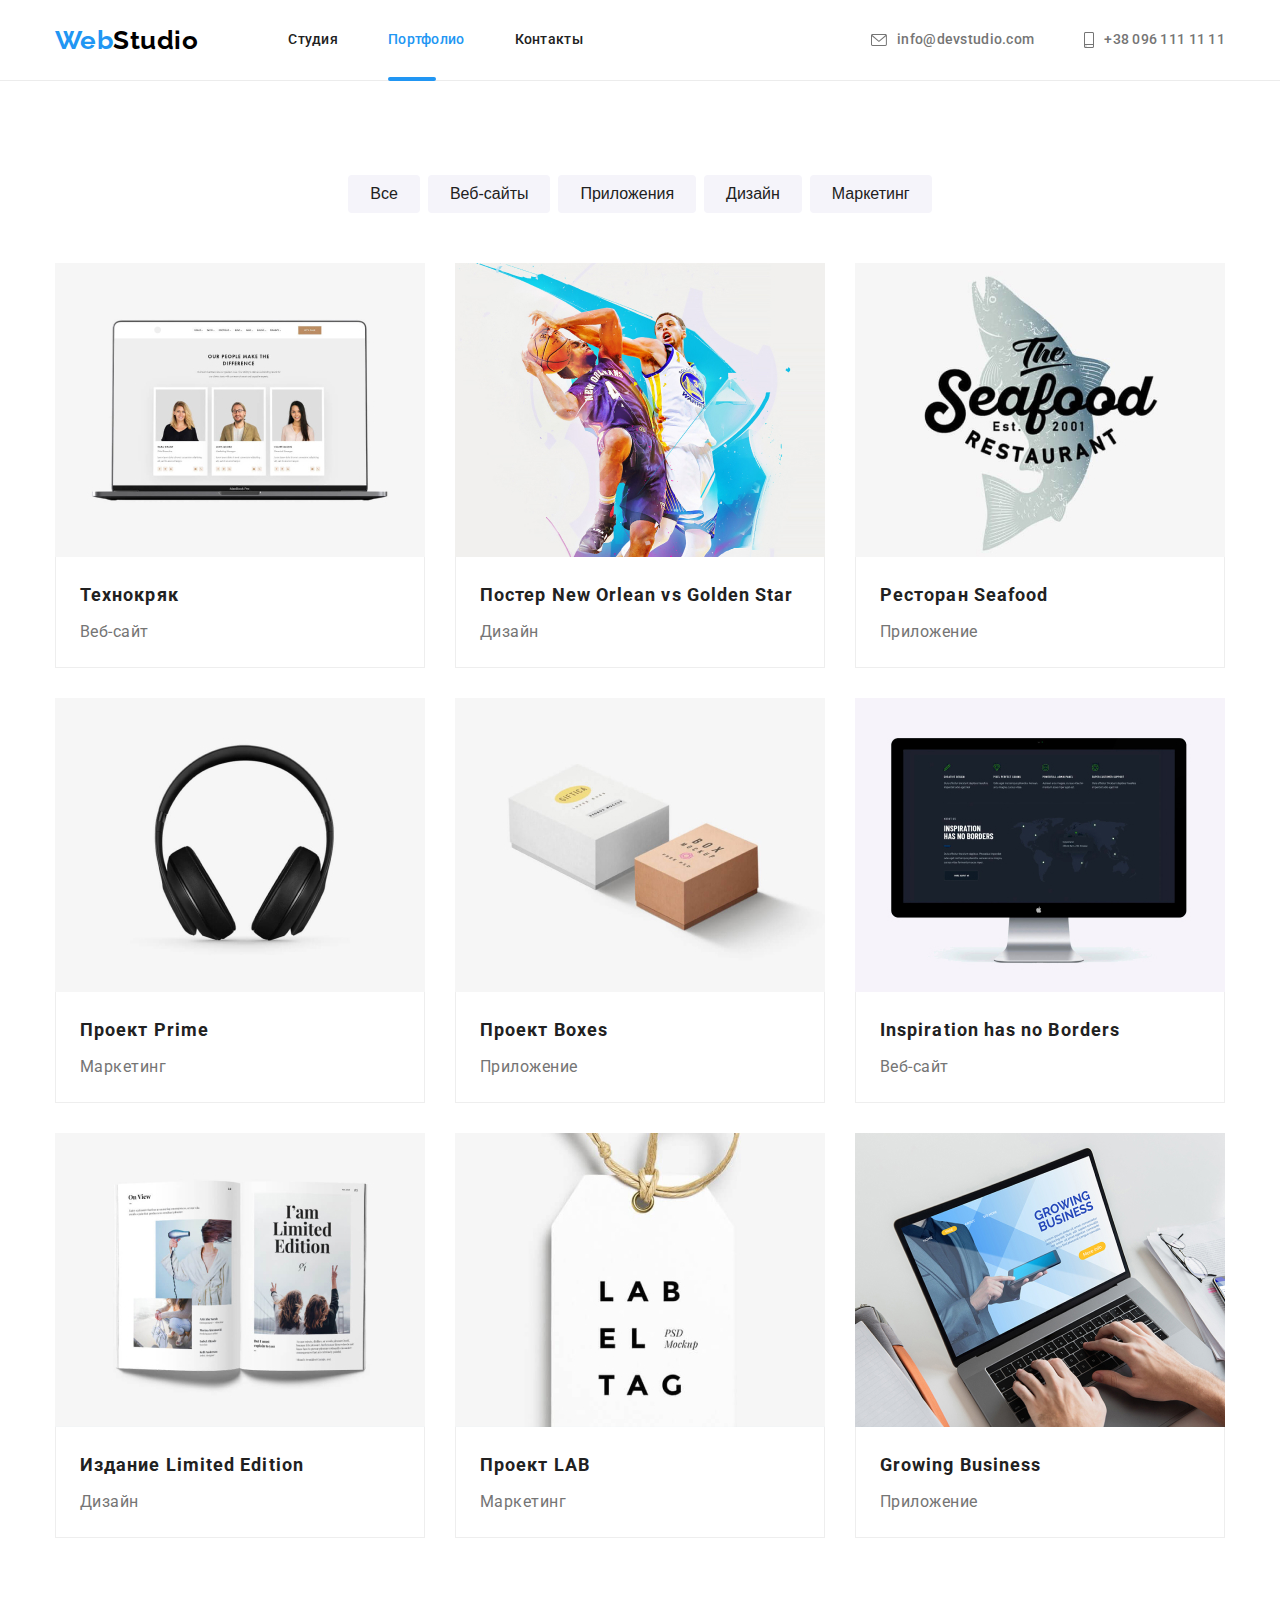
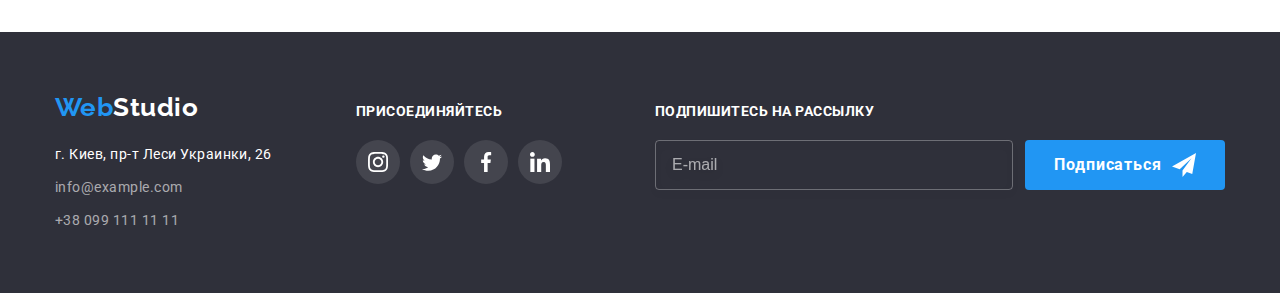
==== portfolio.html @ 19111e29 "initial files" ====
<!DOCTYPE html>
<html lang="en">
  <head>
    <meta charset="UTF-8" />
    <meta http-equiv="X-UA-Compatible" content="IE=edge" />
    <meta name="viewport" content="width=device-width, initial-scale=1.0" />
    <title>Portfolio</title>

    <link
      rel="stylesheet"
      href="https://cdnjs.cloudflare.com/ajax/libs/modern-normalize/1.1.0/modern-normalize.min.css"
      integrity="sha512-wpPYUAdjBVSE4KJnH1VR1HeZfpl1ub8YT/NKx4PuQ5NmX2tKuGu6U/JRp5y+Y8XG2tV+wKQpNHVUX03MfMFn9Q=="
      crossorigin="anonymous"
      referrerpolicy="no-referrer"
    />

    <link rel="preconnect" href="https://fonts.googleapis.com" />
    <link rel="preconnect" href="https://fonts.gstatic.com" crossorigin />
    <link
      href="https://fonts.googleapis.com/css2?family=Raleway:wght@700&family=Roboto:wght@400;500;700;900&display=swap"
      rel="stylesheet"
    />

    <link rel="stylesheet" href="./css/main.min.css" />
  </head>
  <body>
    <header class="header">
      <div class="container header__container">
        <nav class="navigation">
          <a href="./index.html" class="logo header__logo"
            >Web<span class="logo__studio">Studio</span>
          </a>

          <ul class="site-nav list">
            <li class="site-nav__item">
              <a href="./index.html" class="site-nav__link link">Студия</a>
            </li>
            <li class="site-nav__item">
              <a href="./portfolio.html" class="site-nav__link site-nav__link--current"
                >Портфолио</a
              >
            </li>
            <li class="site-nav__item"><a href="" class="site-nav__link link">Контакты</a></li>
          </ul>
        </nav>

        <ul class="contacts list">
          <li class="contacts__item">
            <a href="mailto:info@devstudio.com" class="contacts__link link">
              <svg class="contacts__icon" width="16" height="12">
                <use href="./images/icon/symbol-defs.svg#icon-envelope"></use></svg
              >info@devstudio.com</a
            >
          </li>
          <li class="contacts__item">
            <a href="tel:+380961111111" class="contacts__link link"
              ><svg class="contacts__icon" width="10" height="16">
                <use href="./images/icon/symbol-defs.svg#icon-smartphone"></use></svg
              >+38 096 111 11 11</a
            >
          </li>
        </ul>
      </div>
    </header>

    <main>
      <section class="section">
        <div class="container">
          <h1 class="visually-hidden">Примеры работ</h1>
          <ul class="filter-buttons">
            <li class="filter-item list"><button class="filter">Все</button></li>
            <li class="filter-item list"><button class="filter">Веб-сайты</button></li>
            <li class="filter-item list"><button class="filter">Приложения</button></li>
            <li class="filter-item list"><button class="filter">Дизайн</button></li>
            <li class="filter-item list"><button class="filter">Маркетинг</button></li>
          </ul>

          <ul class="portfolio-list">
            <li class="porfolio-item list">
              <a href="" class="portfolio-card link">
                <div class="portfolio-hover-wrap">
                  <img src="./images/technokryak.jpg" alt="Веб-сайт" width="370" />
                  <p class="portfolio-hover-text">
                    Ресурс предлагает комплексные предложения с разным уровнем функционала и
                    сервисов. Все это позволит посетителю получить исчерпывающие сведения о компании
                    или частном лице.
                  </p>
                </div>
                <div class="card-info">
                  <h2 class="portfolio-list-title">Технокряк</h2>
                  <p class="portfolio-description">Веб-сайт</p>
                </div>
              </a>
            </li>

            <li class="porfolio-item list">
              <a href="" class="portfolio-card link">
                <div class="portfolio-hover-wrap">
                  <img
                    class="portfolio-img"
                    src="./images/poster.jpg"
                    alt="Постер New Orlean vs Golden Star"
                    width="370"
                  />
                  <p class="portfolio-hover-text">
                    Ресурс предлагает комплексные предложения с разным уровнем функционала и
                    сервисов. Все это позволит посетителю получить исчерпывающие сведения о компании
                    или частном лице.
                  </p>
                </div>
                <div class="card-info">
                  <h2 class="portfolio-list-title">Постер New Orlean vs Golden Star</h2>
                  <p class="portfolio-description">Дизайн</p>
                </div>
              </a>
            </li>
            <li class="porfolio-item list">
              <a href="" class="portfolio-card link">
                <div class="portfolio-hover-wrap">
                  <img src="./images/seafood.jpg" alt="Логотип ресторана" width="370" />
                  <p class="portfolio-hover-text">
                    Ресурс предлагает комплексные предложения с разным уровнем функционала и
                    сервисов. Все это позволит посетителю получить исчерпывающие сведения о компании
                    или частном лице.
                  </p>
                </div>
                <div class="card-info">
                  <h2 class="portfolio-list-title">Ресторан Seafood</h2>
                  <p class="portfolio-description">Приложение</p>
                </div>
              </a>
            </li>
            <li class="porfolio-item list">
              <a href="" class="portfolio-card link">
                <div class="portfolio-hover-wrap">
                  <img src="./images/prime.jpg" alt="Наушники" width="370" />
                  <p class="portfolio-hover-text">
                    Ресурс предлагает комплексные предложения с разным уровнем функционала и
                    сервисов. Все это позволит посетителю получить исчерпывающие сведения о компании
                    или частном лице.
                  </p>
                </div>
                <div class="card-info">
                  <h2 class="portfolio-list-title">Проект Prime</h2>
                  <p class="portfolio-description">Маркетинг</p>
                </div>
              </a>
            </li>
            <li class="porfolio-item list">
              <a href="" class="portfolio-card link">
                <div class="portfolio-hover-wrap">
                  <img src="./images/boxes.jpg" alt="Коробки" width="370" />
                  <p class="portfolio-hover-text">
                    Ресурс предлагает комплексные предложения с разным уровнем функционала и
                    сервисов. Все это позволит посетителю получить исчерпывающие сведения о компании
                    или частном лице.
                  </p>
                </div>
                <div class="card-info">
                  <h2 class="portfolio-list-title">Проект Boxes</h2>
                  <p class="portfolio-description">Приложение</p>
                </div>
              </a>
            </li>
            <li class="porfolio-item list">
              <a href="" class="portfolio-card link">
                <div class="portfolio-hover-wrap">
                  <img src="./images/inspiration.jpg" alt="Монитор с веб-сайтом" width="370" />
                  <p class="portfolio-hover-text">
                    Ресурс предлагает комплексные предложения с разным уровнем функционала и
                    сервисов. Все это позволит посетителю получить исчерпывающие сведения о компании
                    или частном лице.
                  </p>
                </div>
                <div class="card-info">
                  <h2 class="portfolio-list-title">Inspiration has no Borders</h2>
                  <p class="portfolio-description">Веб-сайт</p>
                </div>
              </a>
            </li>
            <li class="porfolio-item list">
              <a href="" class="portfolio-card link">
                <div class="portfolio-hover-wrap">
                  <img src="./images/journal.jpg" alt="Журнал" width="370" />
                  <p class="portfolio-hover-text">
                    Ресурс предлагает комплексные предложения с разным уровнем функционала и
                    сервисов. Все это позволит посетителю получить исчерпывающие сведения о компании
                    или частном лице.
                  </p>
                </div>
                <div class="card-info">
                  <h2 class="portfolio-list-title">Издание Limited Edition</h2>
                  <p class="portfolio-description">Дизайн</p>
                </div>
              </a>
            </li>
            <li class="porfolio-item list">
              <a href="" class="portfolio-card link">
                <div class="portfolio-hover-wrap">
                  <img src="./images/lab.jpg" alt="Бирка" width="370" />
                  <p class="portfolio-hover-text">
                    Ресурс предлагает комплексные предложения с разным уровнем функционала и
                    сервисов. Все это позволит посетителю получить исчерпывающие сведения о компании
                    или частном лице.
                  </p>
                </div>
                <div class="card-info">
                  <h2 class="portfolio-list-title">Проект LAB</h2>
                  <p class="portfolio-description">Маркетинг</p>
                </div>
              </a>
            </li>
            <li class="porfolio-item list">
              <a href="" class="portfolio-card link">
                <div class="portfolio-hover-wrap">
                  <img src="./images/business.jpg" alt="Ноутбук с приложением" width="370" />
                  <p class="portfolio-hover-text">
                    Ресурс предлагает комплексные предложения с разным уровнем функционала и
                    сервисов. Все это позволит посетителю получить исчерпывающие сведения о компании
                    или частном лице.
                  </p>
                </div>
                <div class="card-info">
                  <h2 class="portfolio-list-title">Growing Business</h2>
                  <p class="portfolio-description">Приложение</p>
                </div>
              </a>
            </li>
          </ul>
        </div>
      </section>
    </main>

    <footer class="footer">
      <div class="container footer__container">
        <div class="footer-contacts">
          <h2 class="visually-hidden">адрес</h2>
          <a href="./index.html" class="logo"
            >Web<span class="logo__studio--footer">Studio</span></a
          >
          <address class="footer-adress">
            <ul class="footer-adress__list">
              <li class="footer-adress__item">
                <a
                  href="https://goo.gl/maps/33gtuHecfimrdce18"
                  target="blank"
                  class="footer-adress__location"
                  >г. Киев, пр-т Леси Украинки, 26</a
                >
              </li>
              <li class="footer-adress__item">
                <a href="mailto:info@example.com" class="footer-adress__link">info@example.com</a>
              </li>
              <li class="footer-adress__item">
                <a href="tel:+380991111111+" class="footer-adress__link">+38 099 111 11 11</a>
              </li>
            </ul>
          </address>
        </div>

        <div class="footer-social">
          <h2 class="visually-hidden">социальные сети</h2>
          <p class="footer__title">присоединяйтесь</p>
          <ul class="footer-social__list">
            <li class="social-media__icon">
              <a href="" class="footer-social__link">
                <svg class="social-media__icon" width="20" height="20">
                  <use href="./images/icon/symbol-defs.svg#icon-instagram-2"></use></svg
              ></a>
            </li>
            <li class="social-media__icon">
              <a href="" class="footer-social__link">
                <svg class="social-media__icon" width="20" height="20">
                  <use href="./images/icon/symbol-defs.svg#icon-twitter"></use>
                </svg>
              </a>
            </li>
            <li class="social-media__icon">
              <a href="" class="footer-social__link">
                <svg class="social-media__icon" width="20" height="20">
                  <use href="./images/icon/symbol-defs.svg#icon-facebook-1"></use>
                </svg>
              </a>
            </li>
            <li class="social-media__icon">
              <a href="" class="footer-social__link">
                <svg class="social-media__icon" width="20" height="20">
                  <use href="./images/icon/symbol-defs.svg#icon-linkedin-1"></use>
                </svg>
              </a>
            </li>
          </ul>
        </div>

        <form class="footer-subscription">
          <label for="sub-email" class="footer__title">Подпишитесь на рассылку</label>
          <div class="footer-subscription__wrap">
            <input
              type="email"
              name="sub-email"
              class="footer-subscription__email"
              id="sub-email"
              placeholder="E-mail"
            />
            <button type="submit" class="button footer-subscription__btn">
              Подписаться
              <svg class="footer-subscription__icon" width="24" height="24">
                <use href="./images/icon/symbol-defs.svg#icon-send"></use>
              </svg>
            </button>
          </div>
        </form>
      </div>
    </footer>
  </body>
</html>
---- css/main.min.css ----
*,*::before,*::after{box-sizing:border-box}ul,ol{list-style-type:none;margin:0;padding-left:0;padding-bottom:0}p,h1,h2,h3,h4,h5,h6{margin:0}img{display:block;max-width:100%;height:auto}a{cursor:pointer;text-decoration:none}body{margin:0;font-family:"Roboto",sans-serif;color:var(--main-text-color);letter-spacing:.03em}:root{--main-text-color: #212121;--secondary-text-color: #757575;--footer-text-color: rgba(255, 255, 255, 0.6);--accent-color: #2196f3;--accent-bg-color: #2f303a;--main-bg-color: #ffffff;--secondary-bg-color: #f5f4fa}.visually-hidden{position:absolute;white-space:nowrap;width:1px;height:1px;overflow:hidden;border:0;padding:0;clip:rect(0 0 0 0);clip-path:inset(50%);margin:-1px}.is-hidden{opacity:0;pointer-events:none;visibility:hidden}.container{width:1200px;padding:0px 15px;margin:0 auto}.logo{font-family:"Raleway",sans-serif;font-weight:700;font-size:26px;line-height:1.19;text-decoration:none;color:var(--accent-color)}.logo__studio{color:#000}.button{font-family:inherit;font-weight:700;font-size:16px;line-height:1.88;letter-spacing:.06em;background-color:var(--accent-color);color:var(--main-bg-color);cursor:pointer;border-radius:4px;border:rgba(0,0,0,0);min-width:200px;padding-top:10px;padding-bottom:10px;transition:color 250ms cubic-bezier(0.4, 0, 0.2, 1)}.button:focus,.button:hover{color:var(--main-text-color)}.backdrop{position:fixed;top:0;width:100%;height:100%;background:rgba(0,0,0,.2);transition:opacity 250ms cubic-bezier(0.4, 0, 0.2, 1),visibility 250ms cubic-bezier(0.4, 0, 0.2, 1)}.filter-buttons{justify-content:center;display:flex}.filter{font-weight:500;font-size:16px;line-height:1.6;text-align:center;background-color:var(--secondary-bg-color);color:var(--main-text-color);cursor:pointer;border-radius:4px;padding:6px 22px;border:none;transition:color 250ms cubic-bezier(0.4, 0, 0.2, 1),background-color 250ms cubic-bezier(0.4, 0, 0.2, 1),box-shadow 250ms cubic-bezier(0.4, 0, 0.2, 1)}.filter:hover,.filter:focus{color:var(--main-bg-color);background-color:var(--accent-color);box-shadow:0px 3px 1px rgba(0,0,0,.1),0px 1px 2px rgba(0,0,0,.08),0px 2px 2px rgba(0,0,0,.12)}.filter-item{margin-right:8px}.filter-item:last-child{margin-right:0}.section{padding:94px 0}.section--nopt{padding-top:0}.section--otherbg{background-color:var(--secondary-bg-color)}.section__title{font-weight:700;font-size:36px;line-height:1.17;text-align:center;color:var(--main-text-color);margin-bottom:50px}.modal{position:absolute;top:50%;left:50%;transform:translate(-50%, -50%);width:528px;min-height:581px;background:#fff;box-shadow:0px 1px 3px rgba(0,0,0,.12),0px 1px 1px rgba(0,0,0,.14),0px 2px 1px rgba(0,0,0,.2);border-radius:4px;padding:40px}.modal-close{position:absolute;width:30px;height:30px;top:8px;right:8px;border-radius:50%;background-color:rgba(0,0,0,0);border:1px solid rgba(0,0,0,.1);cursor:pointer}.modal-close-icon{position:absolute;top:50%;left:50%;transform:translate(-50%, -50%)}.modal-title{font-weight:700;font-size:20px;line-height:1.15;text-align:center;color:var(--main-text-color);margin-bottom:12px}.modal-input{width:100%;height:40px;border-radius:4px;border:1px solid rgba(33,33,33,.2);background-color:rgba(0,0,0,0);padding-left:42px;color:var(--main-text-color);outline:none}.modal-input:focus{border-color:var(--accent-color);transition:border-color 250ms cubic-bezier(0.4, 0, 0.2, 1)}.modal-input:focus+.input-icon{fill:var(--accent-color);transition:fill 250ms cubic-bezier(0.4, 0, 0.2, 1)}.modal-comment{height:120px;width:100%;border-radius:4px;border:1px solid rgba(33,33,33,.2);background-color:rgba(0,0,0,0);padding:12px 16px;color:var(--main-text-color);resize:none;outline:none}.modal-comment:focus{border-color:var(--accent-color);transition:border-color 250ms cubic-bezier(0.4, 0, 0.2, 1)}.modal-comment::placeholder{font-size:12px;line-height:1.17;letter-spacing:.01em;color:rgba(117,117,117,.5);display:block}.form-field{margin-bottom:10px}.textarea{margin-bottom:0}.input-wrap{position:relative}.input-icon{position:absolute;left:0;top:50%;transform:translateY(-50%);margin-right:12px;margin-left:12px}.label{display:block;font-size:12px;line-height:1.17;letter-spacing:.01em;color:var(--secondary-text-color);margin-bottom:4px}.modal-check-text{font-size:14px;line-height:1.7;color:var(--secondary-text-color);margin-top:20px;margin-bottom:30px;display:flex;align-items:center;justify-content:center}.modal-check-text::before{content:"";width:16px;height:15px;border:2px solid var(--main-text-color);border-radius:3px;margin-right:8px}.modal-check:checked+.modal-check-text::before{background-color:var(--accent-color);background-image:url(../images/check.svg);background-repeat:no-repeat;background-position:center;background-size:contain;border:rgba(0,0,0,0);transition:background-color 250ms cubic-bezier(0.4, 0, 0.2, 1),background-image 250ms cubic-bezier(0.4, 0, 0.2, 1),border 250ms cubic-bezier(0.4, 0, 0.2, 1)}.header{background-color:var(--main-bg-color);border-bottom:1px solid #ececec}.header__container{display:flex;align-items:center;justify-content:space-between}.navigation{display:flex;align-items:center}.site-nav{display:flex;align-items:baseline}.header__logo{margin-right:90px}.site-nav__link{padding:32px 0;display:block;font-weight:500;font-size:14px;line-height:1.14;letter-spacing:.02em;color:var(--main-text-color);text-decoration:none;transition:color 250ms cubic-bezier(0.4, 0, 0.2, 1)}.site-nav__link:hover,.site-nav__link:focus{color:var(--accent-color)}.site-nav__link--current{color:var(--accent-color)}.site-nav__link--current::after{content:"";width:48px;height:4px;background-color:var(--accent-color);border-radius:2px;position:absolute;bottom:-1px;left:0}.site-nav__item{margin-right:50px;position:relative}.site-nav__item:last-child{margin-right:0}.contacts{display:flex}.contacts__item{margin-right:50px;display:flex;color:var(--secondary-text-color)}.contacts__item:last-child{margin-right:0;transition:color 250ms cubic-bezier(0.4, 0, 0.2, 1)}.contacts__item:hover,.contacts__item:focus{color:var(--accent-color)}.contacts__icon{margin-right:10px;fill:currentColor}.contacts__link{padding:32px 0;font-weight:500;font-size:14px;line-height:1.14;letter-spacing:.02em;color:currentColor;text-decoration:none;display:flex;align-items:center;transition:color 250ms cubic-bezier(0.4, 0, 0.2, 1)}.contacts__link:hover,.contacts__link:focus{color:var(--accent-color)}.hero{padding:200px 0;background-color:var(--accent-bg-color);background-image:linear-gradient(rgba(47, 48, 58, 0.4), rgba(47, 48, 58, 0.4)),url(../images/bg-img.jpg);background-repeat:no-repeat;background-position:center;background-size:cover;max-width:1600px;margin:0 auto}.hero__title{font-weight:900;font-size:44px;line-height:1.36;text-align:center;letter-spacing:.06em;color:var(--main-bg-color);margin-bottom:30px}.hero__button{display:flex;justify-content:center;align-items:center;height:50px}.advantage__title{font-weight:700;font-size:14px;line-height:1.14;text-transform:uppercase;color:var(--main-text-color);margin-bottom:10px;margin-top:30px}.advantage{display:flex;justify-content:space-between}.advantage__card{width:270px;height:120px;border-radius:4px;background-color:var(--secondary-bg-color);display:flex;align-items:center;justify-content:center;fill:#000;transition:border 250ms cubic-bezier(0.4, 0, 0.2, 1),box-shadow 250ms cubic-bezier(0.4, 0, 0.2, 1)}.advantage__card:hover{border:1px solid #000;box-shadow:0px 4px 4px rgba(0,0,0,.25)}.advantage__item:not(:last-child){margin-right:30px}.advantage__description{font-size:14px;line-height:1.71;color:var(--secondary-text-color)}.team{display:flex;justify-content:space-between}.team__item{background-color:var(--main-bg-color);box-shadow:0px 1px 3px rgba(0,0,0,.12),0px 1px 1px rgba(0,0,0,.14),0px 2px 1px rgba(0,0,0,.2);border-radius:0px 0px 4px 4px}.team__item:not(:last-child){margin-right:30px}.team__box{padding:30px 0}.team__title{font-weight:500;font-size:16px;text-align:center}.team__description{font-size:16px;line-height:1.19;color:var(--secondary-text-color);margin-top:10px;text-align:center;margin-bottom:16px}.team-social{display:flex;justify-content:center}.team-social__item+.team-social__item{margin-left:10px}.team-social__link{width:44px;height:44px;border-radius:50%;background-color:var(--main-bg-color);display:flex;align-items:center;justify-content:center;fill:#afb1b8;transition:background-color 250ms cubic-bezier(0.4, 0, 0.2, 1),fill 250ms cubic-bezier(0.4, 0, 0.2, 1)}.team-social__link:hover,.team-social__link:focus{background-color:var(--accent-color);fill:var(--main-bg-color)}.clients{display:flex}.clients__item+.clients__item{margin-left:30px}.clients__link{width:170px;height:92px;border-radius:4px;border:1px solid #afb1b8;background-color:var(--main-bg-color);display:flex;align-items:center;justify-content:center;fill:#afb1b8;transition:fill 250ms cubic-bezier(0.4, 0, 0.2, 1),border 250ms cubic-bezier(0.4, 0, 0.2, 1)}.clients__link:hover,.clients__link:focus{fill:var(--accent-color);border:1px solid var(--accent-color)}.examples{display:flex;justify-content:space-between}.examples__item:not(:last-child){margin-right:30px}.examples__title{margin-bottom:50px}.examples__text{font-weight:700;font-size:14px;line-height:1.14;text-transform:uppercase;color:var(--main-bg-color);position:absolute;height:70px;display:flex;align-items:center;justify-content:center;background:rgba(47,48,58,.8);bottom:0;text-align:center;width:100%}.examples__wrap{position:relative}.footer{background-color:var(--accent-bg-color);padding:60px 0}.logo__studio--footer{color:var(--main-bg-color)}.footer__container{display:flex;align-items:baseline}.footer-contacts{width:calc(25% - 15px);margin-right:70px;flex-grow:1}.footer-adress__location{font-size:14px;line-height:1.71;color:var(--main-bg-color);text-decoration:none;transition:color 250ms cubic-bezier(0.4, 0, 0.2, 1)}.footer-adress__location:focus,.footer-adress__location:hover{color:var(--accent-color)}.footer-adress{margin-top:20px}.footer-adress__list{font-style:normal;margin-top:20px}.footer-adress__item{margin-bottom:9px}.footer-adress__item:last-child{margin-bottom:0}.footer-adress__link{font-size:14px;line-height:1.71;font-style:normal;color:var(--footer-text-color);text-decoration:none;transition:color 250ms cubic-bezier(0.4, 0, 0.2, 1)}.footer-adress__link:focus,.footer-adress__link:hover{color:var(--accent-color)}.footer__title{font-weight:700;font-size:14px;line-height:1.14;text-transform:uppercase;color:var(--main-bg-color)}.footer-social__list{display:flex;margin-top:20px}.social-media__icon+.social-media__icon{margin-left:10px}.footer-social__link{width:44px;height:44px;border-radius:50%;background-color:rgba(255,255,255,.1);display:flex;align-items:center;justify-content:center;fill:var(--main-bg-color);transition:background-color 250ms cubic-bezier(0.4, 0, 0.2, 1)}.footer-social__link:hover,.footer-social__link:focus{background-color:var(--accent-color)}.footer-subscription{margin-left:93px}.terms{margin-left:4px;font-size:14px;line-height:1.7;color:var(--accent-color)}.footer-subscription__wrap{margin-top:20px;display:flex}.footer-subscription__email{background-color:rgba(0,0,0,0);width:358px;height:50px;padding:15px 16px;margin-right:12px;border:1px solid rgba(255,255,255,.3);filter:drop-shadow(0px 4px 4px rgba(0, 0, 0, 0.15));border-radius:4px;outline:none;color:var(--main-bg-color)}.footer-subscription__email::placeholder{font-weight:400;font-size:16px;line-height:1.25;color:rgba(255,255,255,.6)}.footer-subscription__email:focus{border-color:var(--accent-color);transition:border-color 250ms cubic-bezier(0.4, 0, 0.2, 1)}.footer-subscription__icon{margin-left:10px;fill:currentColor}.footer-subscription__btn{display:flex;align-items:center;justify-content:center}.footer-subscription__btn:hover,.footer-subscription__btn:focus{fill:var(--accent-color);transition:fill 250ms cubic-bezier(0.4, 0, 0.2, 1)}.portfolio-list-title{font-weight:700;font-size:18px;line-height:2;letter-spacing:.06em;color:var(--main-text-color)}.portfolio-description{font-size:16px;line-height:1.89;color:var(--secondary-text-color);margin-top:4px}.portfolio-list{display:flex;flex-wrap:wrap;margin-left:-30px;margin-top:50px;margin-bottom:-30px}.porfolio-item{flex-basis:calc(33.3333333333% - 30px);margin-left:30px;margin-bottom:30px;cursor:pointer}.portfolio-card{display:block;transition:box-shadow 250ms cubic-bezier(0.4, 0, 0.2, 1)}.portfolio-card:hover,.portfolio-card:focus{box-shadow:0px 1px 1px rgba(0,0,0,.12),0px 4px 4px rgba(0,0,0,.06),1px 4px 6px rgba(0,0,0,.16)}.portfolio-hover-wrap{position:relative;overflow:hidden}.portfolio-hover-text{font-weight:400;font-size:18px;line-height:1.6;color:var(--main-bg-color);background-color:rgba(33,150,243,.9);position:absolute;height:100%;top:0;text-align:left;padding-top:63px;padding-right:24px;padding-left:24px;padding-bottom:63px;transform:translateY(100%);transition:transform 250ms cubic-bezier(0.4, 0, 0.2, 1)}.porfolio-item:hover .portfolio-hover-text,.portfolio-card:focus .portfolio-hover-text{transform:translateY(0)}.card-info{padding-top:20px;padding-left:24px;padding-bottom:20px;border-bottom:1px solid #eee;border-right:1px solid #eee;border-left:1px solid #eee}/*# sourceMappingURL=main.min.css.map */
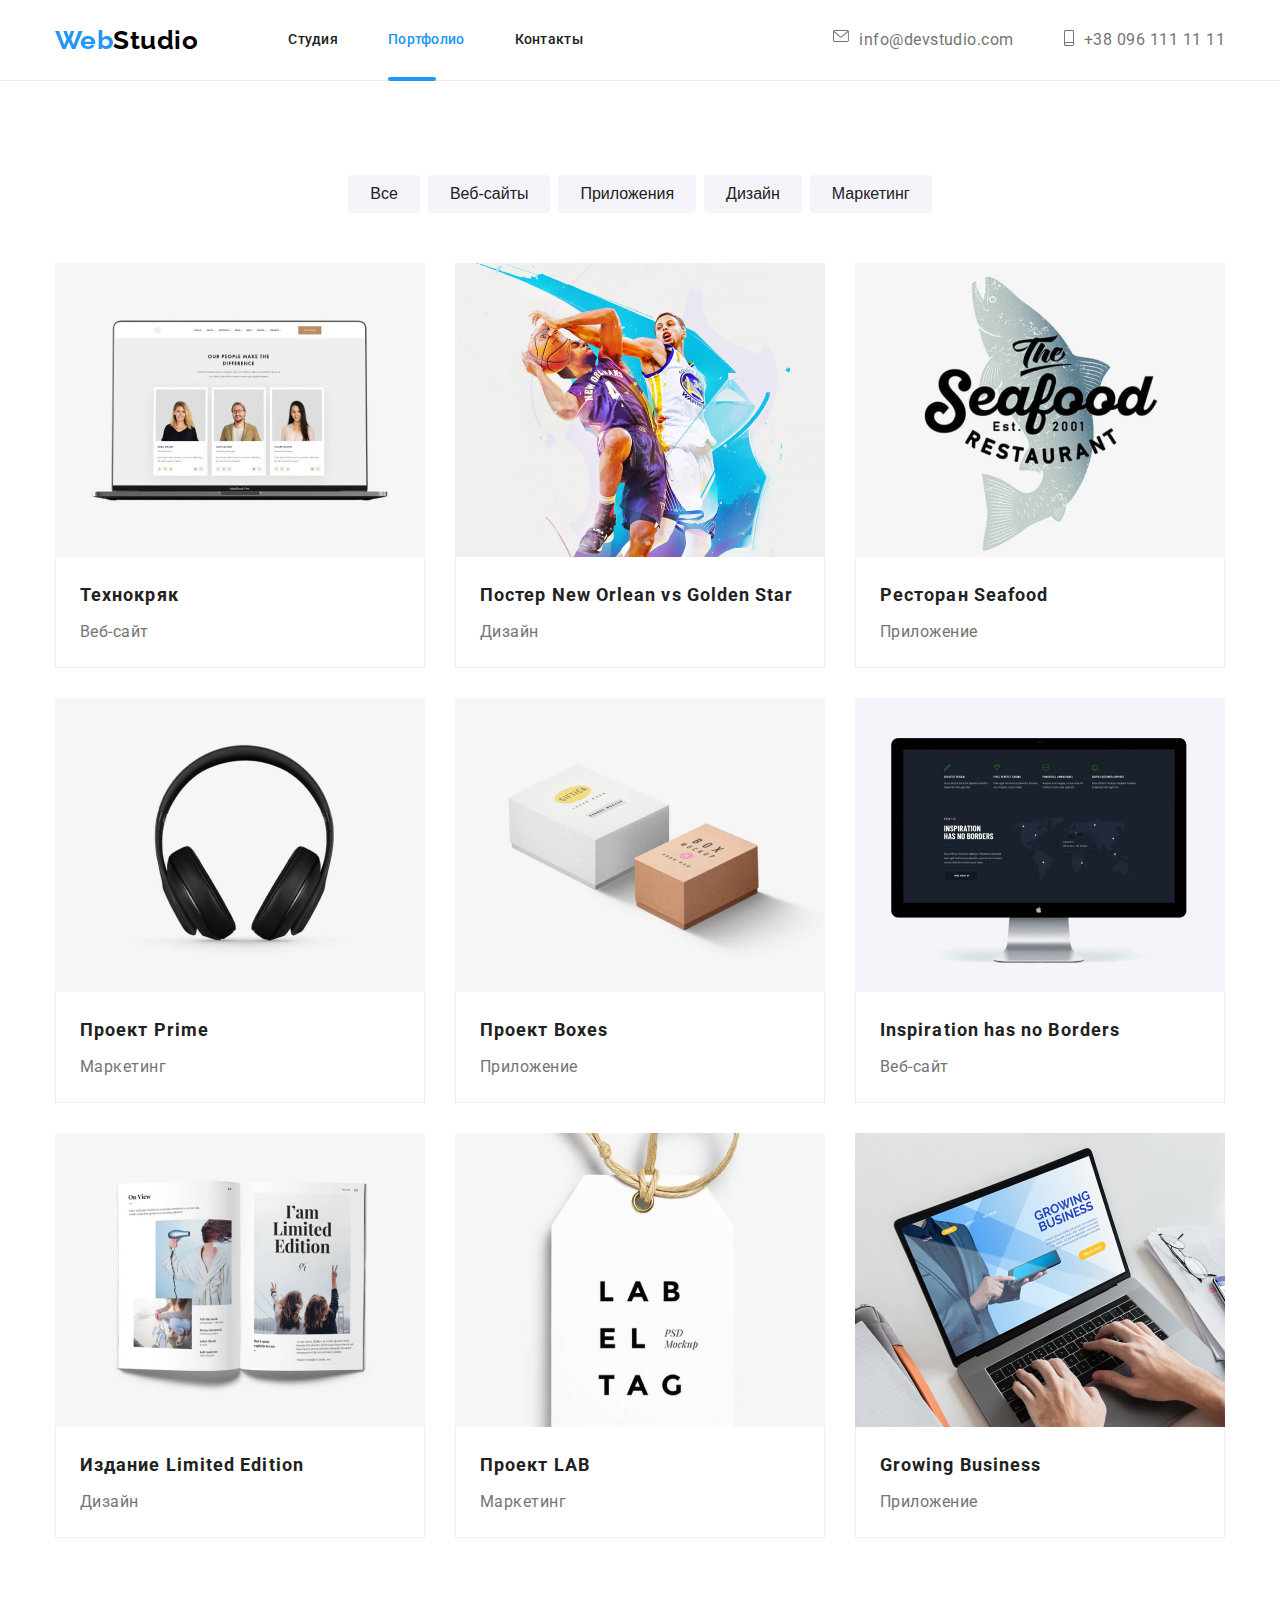
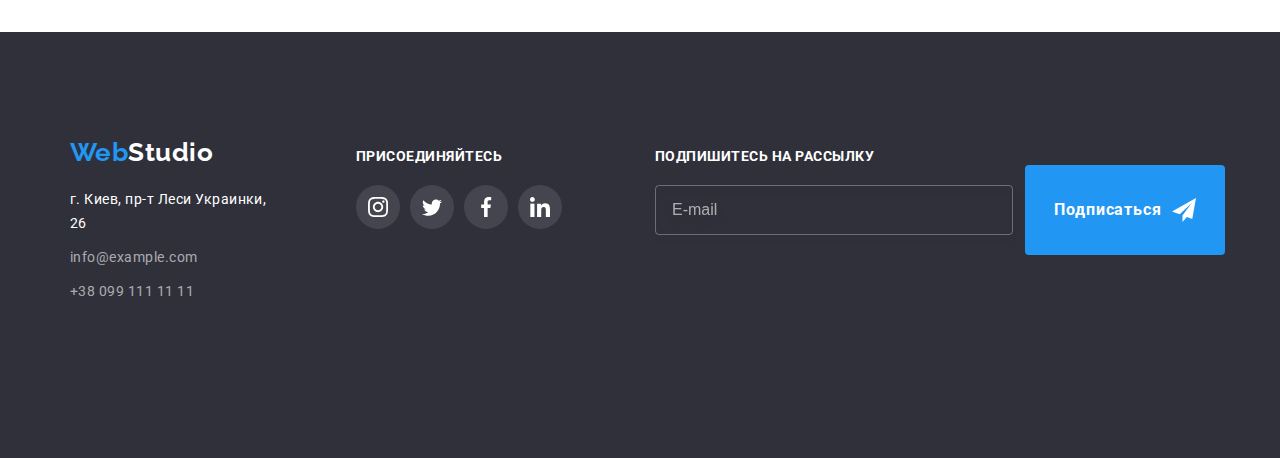
==== commit f82c49bf: "responsive index" ====
--- a/portfolio.html
+++ b/portfolio.html
@@ -26,34 +26,79 @@
   <body>
     <header class="header">
       <div class="container header__container">
+        <a href="./index.html" class="logo header__logo"
+          >Web<span class="logo__studio">Studio</span>
+        </a>
+        <button class="mobile__button" data-menu-button type="button" aria-expanded="false">
+          <svg class="" width="40px" height="40px">
+            <use class="mobile__icon--menu" href="./images/icon/symbol-defs.svg#icon-menu"></use>
+            <use
+              class="mobile__icon--close"
+              href="./images/icon/symbol-defs.svg#icon-menu-close"
+            ></use>
+          </svg>
+        </button>
+        <div class="mobile__menu" data-menu>
+          <ul class="menu__list">
+            <li class="menu__item">
+              <a class="menu__link" href="./index.html">Студия</a>
+            </li>
+            <li class="menu__item">
+              <a class="menu__link menu__link--current" href="./portfolio.html">Портфолио</a>
+            </li>
+            <li class="menu__item"><a class="menu__link" href="">Контакты</a></li>
+          </ul>
+
+          <div class="mobile__menu--group">
+            <ul class="contact__list">
+              <li class="contact__item">
+                <a href="tel:+380961111111" class="contact__link">+38 096 111 11 11</a>
+              </li>
+              <li class="contact__item">
+                <a href="mailto:info@devstudio.com" class="contact__link">info@devstudio.com</a>
+              </li>
+            </ul>
+
+            <ul class="socials__list">
+              <li class="socials__item">
+                <a class="socials__link" href="">Instagram </a>
+              </li>
+              <li class="socials__item">
+                <a class="socials__link" href="">Twitter </a>
+              </li>
+              <li class="socials__item">
+                <a class="socials__link" href="">Facebook </a>
+              </li>
+              <li class="socials__item">
+                <a class="socials__link" href="">LinkedIn </a>
+              </li>
+            </ul>
+          </div>
+        </div>
+
         <nav class="navigation">
-          <a href="./index.html" class="logo header__logo"
-            >Web<span class="logo__studio">Studio</span>
-          </a>
-
-          <ul class="site-nav list">
+          <ul class="site-nav">
             <li class="site-nav__item">
-              <a href="./index.html" class="site-nav__link link">Студия</a>
+              <a href="./index.html" class="site-nav__link">Студия</a>
             </li>
             <li class="site-nav__item">
               <a href="./portfolio.html" class="site-nav__link site-nav__link--current"
                 >Портфолио</a
               >
             </li>
-            <li class="site-nav__item"><a href="" class="site-nav__link link">Контакты</a></li>
+            <li class="site-nav__item"><a href="" class="site-nav__link">Контакты</a></li>
           </ul>
         </nav>
-
-        <ul class="contacts list">
+        <ul class="contacts">
           <li class="contacts__item">
-            <a href="mailto:info@devstudio.com" class="contacts__link link">
+            <a href="mailto:info@devstudio.com" class="contacts__link">
               <svg class="contacts__icon" width="16" height="12">
                 <use href="./images/icon/symbol-defs.svg#icon-envelope"></use></svg
               >info@devstudio.com</a
             >
           </li>
           <li class="contacts__item">
-            <a href="tel:+380961111111" class="contacts__link link"
+            <a href="tel:+380961111111" class="contacts__link"
               ><svg class="contacts__icon" width="10" height="16">
                 <use href="./images/icon/symbol-defs.svg#icon-smartphone"></use></svg
               >+38 096 111 11 11</a
@@ -231,85 +276,88 @@
       </section>
     </main>
 
-    <footer class="footer">
+    <footer class="footer section">
       <div class="container footer__container">
-        <div class="footer-contacts">
-          <h2 class="visually-hidden">адрес</h2>
-          <a href="./index.html" class="logo"
-            >Web<span class="logo__studio--footer">Studio</span></a
-          >
-          <address class="footer-adress">
-            <ul class="footer-adress__list">
-              <li class="footer-adress__item">
-                <a
-                  href="https://goo.gl/maps/33gtuHecfimrdce18"
-                  target="blank"
-                  class="footer-adress__location"
-                  >г. Киев, пр-т Леси Украинки, 26</a
-                >
-              </li>
-              <li class="footer-adress__item">
-                <a href="mailto:info@example.com" class="footer-adress__link">info@example.com</a>
-              </li>
-              <li class="footer-adress__item">
-                <a href="tel:+380991111111+" class="footer-adress__link">+38 099 111 11 11</a>
+        <div class="footer__box">
+          <div class="footer-contacts">
+            <h2 class="visually-hidden">адрес</h2>
+            <a href="./index.html" class="footer__logo logo"
+              >Web<span class="logo__studio--footer">Studio</span></a
+            >
+            <address class="footer-adress">
+              <ul class="footer-adress__list">
+                <li class="footer-adress__item">
+                  <a
+                    href="https://goo.gl/maps/33gtuHecfimrdce18"
+                    target="blank"
+                    class="footer-adress__location"
+                    >г. Киев, пр-т Леси Украинки, 26</a
+                  >
+                </li>
+                <li class="footer-adress__item">
+                  <a href="mailto:info@example.com" class="footer-adress__link">info@example.com</a>
+                </li>
+                <li class="footer-adress__item">
+                  <a href="tel:+380991111111+" class="footer-adress__link">+38 099 111 11 11</a>
+                </li>
+              </ul>
+            </address>
+          </div>
+
+          <div class="footer-wrap">
+            <h2 class="visually-hidden">социальные сети</h2>
+            <p class="footer__title">присоединяйтесь</p>
+            <ul class="footer-social__list">
+              <li class="social-media__icon">
+                <a href="" class="footer-social__link">
+                  <svg class="social-media__icon" width="20" height="20">
+                    <use href="./images/icon/symbol-defs.svg#icon-instagram-2"></use></svg
+                ></a>
+              </li>
+              <li class="social-media__icon">
+                <a href="" class="footer-social__link">
+                  <svg class="social-media__icon" width="20" height="20">
+                    <use href="./images/icon/symbol-defs.svg#icon-twitter"></use>
+                  </svg>
+                </a>
+              </li>
+              <li class="social-media__icon">
+                <a href="" class="footer-social__link">
+                  <svg class="social-media__icon" width="20" height="20">
+                    <use href="./images/icon/symbol-defs.svg#icon-facebook-1"></use>
+                  </svg>
+                </a>
+              </li>
+              <li class="social-media__icon">
+                <a href="" class="footer-social__link">
+                  <svg class="social-media__icon" width="20" height="20">
+                    <use href="./images/icon/symbol-defs.svg#icon-linkedin-1"></use>
+                  </svg>
+                </a>
               </li>
             </ul>
-          </address>
+          </div>
         </div>
-
-        <div class="footer-social">
-          <h2 class="visually-hidden">социальные сети</h2>
-          <p class="footer__title">присоединяйтесь</p>
-          <ul class="footer-social__list">
-            <li class="social-media__icon">
-              <a href="" class="footer-social__link">
-                <svg class="social-media__icon" width="20" height="20">
-                  <use href="./images/icon/symbol-defs.svg#icon-instagram-2"></use></svg
-              ></a>
-            </li>
-            <li class="social-media__icon">
-              <a href="" class="footer-social__link">
-                <svg class="social-media__icon" width="20" height="20">
-                  <use href="./images/icon/symbol-defs.svg#icon-twitter"></use>
+        <div class="footer-wrap">
+          <form class="footer-subscription">
+            <label for="sub-email" class="footer__title">Подпишитесь на рассылку</label>
+            <div class="footer-subscription__wrap">
+              <input
+                type="email"
+                name="sub-email"
+                class="footer-subscription__email"
+                id="sub-email"
+                placeholder="E-mail"
+              />
+              <button type="submit" class="button footer-subscription__btn">
+                Подписаться
+                <svg class="footer-subscription__icon" width="24" height="24">
+                  <use href="./images/icon/symbol-defs.svg#icon-send"></use>
                 </svg>
-              </a>
-            </li>
-            <li class="social-media__icon">
-              <a href="" class="footer-social__link">
-                <svg class="social-media__icon" width="20" height="20">
-                  <use href="./images/icon/symbol-defs.svg#icon-facebook-1"></use>
-                </svg>
-              </a>
-            </li>
-            <li class="social-media__icon">
-              <a href="" class="footer-social__link">
-                <svg class="social-media__icon" width="20" height="20">
-                  <use href="./images/icon/symbol-defs.svg#icon-linkedin-1"></use>
-                </svg>
-              </a>
-            </li>
-          </ul>
+              </button>
+            </div>
+          </form>
         </div>
-
-        <form class="footer-subscription">
-          <label for="sub-email" class="footer__title">Подпишитесь на рассылку</label>
-          <div class="footer-subscription__wrap">
-            <input
-              type="email"
-              name="sub-email"
-              class="footer-subscription__email"
-              id="sub-email"
-              placeholder="E-mail"
-            />
-            <button type="submit" class="button footer-subscription__btn">
-              Подписаться
-              <svg class="footer-subscription__icon" width="24" height="24">
-                <use href="./images/icon/symbol-defs.svg#icon-send"></use>
-              </svg>
-            </button>
-          </div>
-        </form>
       </div>
     </footer>
   </body>
--- a/css/main.min.css
+++ b/css/main.min.css
@@ -1 +1 @@
-*,*::before,*::after{box-sizing:border-box}ul,ol{list-style-type:none;margin:0;padding-left:0;padding-bottom:0}p,h1,h2,h3,h4,h5,h6{margin:0}img{display:block;max-width:100%;height:auto}a{cursor:pointer;text-decoration:none}body{margin:0;font-family:"Roboto",sans-serif;color:var(--main-text-color);letter-spacing:.03em}:root{--main-text-color: #212121;--secondary-text-color: #757575;--footer-text-color: rgba(255, 255, 255, 0.6);--accent-color: #2196f3;--accent-bg-color: #2f303a;--main-bg-color: #ffffff;--secondary-bg-color: #f5f4fa}.visually-hidden{position:absolute;white-space:nowrap;width:1px;height:1px;overflow:hidden;border:0;padding:0;clip:rect(0 0 0 0);clip-path:inset(50%);margin:-1px}.is-hidden{opacity:0;pointer-events:none;visibility:hidden}.container{width:1200px;padding:0px 15px;margin:0 auto}.logo{font-family:"Raleway",sans-serif;font-weight:700;font-size:26px;line-height:1.19;text-decoration:none;color:var(--accent-color)}.logo__studio{color:#000}.button{font-family:inherit;font-weight:700;font-size:16px;line-height:1.88;letter-spacing:.06em;background-color:var(--accent-color);color:var(--main-bg-color);cursor:pointer;border-radius:4px;border:rgba(0,0,0,0);min-width:200px;padding-top:10px;padding-bottom:10px;transition:color 250ms cubic-bezier(0.4, 0, 0.2, 1)}.button:focus,.button:hover{color:var(--main-text-color)}.backdrop{position:fixed;top:0;width:100%;height:100%;background:rgba(0,0,0,.2);transition:opacity 250ms cubic-bezier(0.4, 0, 0.2, 1),visibility 250ms cubic-bezier(0.4, 0, 0.2, 1)}.filter-buttons{justify-content:center;display:flex}.filter{font-weight:500;font-size:16px;line-height:1.6;text-align:center;background-color:var(--secondary-bg-color);color:var(--main-text-color);cursor:pointer;border-radius:4px;padding:6px 22px;border:none;transition:color 250ms cubic-bezier(0.4, 0, 0.2, 1),background-color 250ms cubic-bezier(0.4, 0, 0.2, 1),box-shadow 250ms cubic-bezier(0.4, 0, 0.2, 1)}.filter:hover,.filter:focus{color:var(--main-bg-color);background-color:var(--accent-color);box-shadow:0px 3px 1px rgba(0,0,0,.1),0px 1px 2px rgba(0,0,0,.08),0px 2px 2px rgba(0,0,0,.12)}.filter-item{margin-right:8px}.filter-item:last-child{margin-right:0}.section{padding:94px 0}.section--nopt{padding-top:0}.section--otherbg{background-color:var(--secondary-bg-color)}.section__title{font-weight:700;font-size:36px;line-height:1.17;text-align:center;color:var(--main-text-color);margin-bottom:50px}.modal{position:absolute;top:50%;left:50%;transform:translate(-50%, -50%);width:528px;min-height:581px;background:#fff;box-shadow:0px 1px 3px rgba(0,0,0,.12),0px 1px 1px rgba(0,0,0,.14),0px 2px 1px rgba(0,0,0,.2);border-radius:4px;padding:40px}.modal-close{position:absolute;width:30px;height:30px;top:8px;right:8px;border-radius:50%;background-color:rgba(0,0,0,0);border:1px solid rgba(0,0,0,.1);cursor:pointer}.modal-close-icon{position:absolute;top:50%;left:50%;transform:translate(-50%, -50%)}.modal-title{font-weight:700;font-size:20px;line-height:1.15;text-align:center;color:var(--main-text-color);margin-bottom:12px}.modal-input{width:100%;height:40px;border-radius:4px;border:1px solid rgba(33,33,33,.2);background-color:rgba(0,0,0,0);padding-left:42px;color:var(--main-text-color);outline:none}.modal-input:focus{border-color:var(--accent-color);transition:border-color 250ms cubic-bezier(0.4, 0, 0.2, 1)}.modal-input:focus+.input-icon{fill:var(--accent-color);transition:fill 250ms cubic-bezier(0.4, 0, 0.2, 1)}.modal-comment{height:120px;width:100%;border-radius:4px;border:1px solid rgba(33,33,33,.2);background-color:rgba(0,0,0,0);padding:12px 16px;color:var(--main-text-color);resize:none;outline:none}.modal-comment:focus{border-color:var(--accent-color);transition:border-color 250ms cubic-bezier(0.4, 0, 0.2, 1)}.modal-comment::placeholder{font-size:12px;line-height:1.17;letter-spacing:.01em;color:rgba(117,117,117,.5);display:block}.form-field{margin-bottom:10px}.textarea{margin-bottom:0}.input-wrap{position:relative}.input-icon{position:absolute;left:0;top:50%;transform:translateY(-50%);margin-right:12px;margin-left:12px}.label{display:block;font-size:12px;line-height:1.17;letter-spacing:.01em;color:var(--secondary-text-color);margin-bottom:4px}.modal-check-text{font-size:14px;line-height:1.7;color:var(--secondary-text-color);margin-top:20px;margin-bottom:30px;display:flex;align-items:center;justify-content:center}.modal-check-text::before{content:"";width:16px;height:15px;border:2px solid var(--main-text-color);border-radius:3px;margin-right:8px}.modal-check:checked+.modal-check-text::before{background-color:var(--accent-color);background-image:url(../images/check.svg);background-repeat:no-repeat;background-position:center;background-size:contain;border:rgba(0,0,0,0);transition:background-color 250ms cubic-bezier(0.4, 0, 0.2, 1),background-image 250ms cubic-bezier(0.4, 0, 0.2, 1),border 250ms cubic-bezier(0.4, 0, 0.2, 1)}.header{background-color:var(--main-bg-color);border-bottom:1px solid #ececec}.header__container{display:flex;align-items:center;justify-content:space-between}.navigation{display:flex;align-items:center}.site-nav{display:flex;align-items:baseline}.header__logo{margin-right:90px}.site-nav__link{padding:32px 0;display:block;font-weight:500;font-size:14px;line-height:1.14;letter-spacing:.02em;color:var(--main-text-color);text-decoration:none;transition:color 250ms cubic-bezier(0.4, 0, 0.2, 1)}.site-nav__link:hover,.site-nav__link:focus{color:var(--accent-color)}.site-nav__link--current{color:var(--accent-color)}.site-nav__link--current::after{content:"";width:48px;height:4px;background-color:var(--accent-color);border-radius:2px;position:absolute;bottom:-1px;left:0}.site-nav__item{margin-right:50px;position:relative}.site-nav__item:last-child{margin-right:0}.contacts{display:flex}.contacts__item{margin-right:50px;display:flex;color:var(--secondary-text-color)}.contacts__item:last-child{margin-right:0;transition:color 250ms cubic-bezier(0.4, 0, 0.2, 1)}.contacts__item:hover,.contacts__item:focus{color:var(--accent-color)}.contacts__icon{margin-right:10px;fill:currentColor}.contacts__link{padding:32px 0;font-weight:500;font-size:14px;line-height:1.14;letter-spacing:.02em;color:currentColor;text-decoration:none;display:flex;align-items:center;transition:color 250ms cubic-bezier(0.4, 0, 0.2, 1)}.contacts__link:hover,.contacts__link:focus{color:var(--accent-color)}.hero{padding:200px 0;background-color:var(--accent-bg-color);background-image:linear-gradient(rgba(47, 48, 58, 0.4), rgba(47, 48, 58, 0.4)),url(../images/bg-img.jpg);background-repeat:no-repeat;background-position:center;background-size:cover;max-width:1600px;margin:0 auto}.hero__title{font-weight:900;font-size:44px;line-height:1.36;text-align:center;letter-spacing:.06em;color:var(--main-bg-color);margin-bottom:30px}.hero__button{display:flex;justify-content:center;align-items:center;height:50px}.advantage__title{font-weight:700;font-size:14px;line-height:1.14;text-transform:uppercase;color:var(--main-text-color);margin-bottom:10px;margin-top:30px}.advantage{display:flex;justify-content:space-between}.advantage__card{width:270px;height:120px;border-radius:4px;background-color:var(--secondary-bg-color);display:flex;align-items:center;justify-content:center;fill:#000;transition:border 250ms cubic-bezier(0.4, 0, 0.2, 1),box-shadow 250ms cubic-bezier(0.4, 0, 0.2, 1)}.advantage__card:hover{border:1px solid #000;box-shadow:0px 4px 4px rgba(0,0,0,.25)}.advantage__item:not(:last-child){margin-right:30px}.advantage__description{font-size:14px;line-height:1.71;color:var(--secondary-text-color)}.team{display:flex;justify-content:space-between}.team__item{background-color:var(--main-bg-color);box-shadow:0px 1px 3px rgba(0,0,0,.12),0px 1px 1px rgba(0,0,0,.14),0px 2px 1px rgba(0,0,0,.2);border-radius:0px 0px 4px 4px}.team__item:not(:last-child){margin-right:30px}.team__box{padding:30px 0}.team__title{font-weight:500;font-size:16px;text-align:center}.team__description{font-size:16px;line-height:1.19;color:var(--secondary-text-color);margin-top:10px;text-align:center;margin-bottom:16px}.team-social{display:flex;justify-content:center}.team-social__item+.team-social__item{margin-left:10px}.team-social__link{width:44px;height:44px;border-radius:50%;background-color:var(--main-bg-color);display:flex;align-items:center;justify-content:center;fill:#afb1b8;transition:background-color 250ms cubic-bezier(0.4, 0, 0.2, 1),fill 250ms cubic-bezier(0.4, 0, 0.2, 1)}.team-social__link:hover,.team-social__link:focus{background-color:var(--accent-color);fill:var(--main-bg-color)}.clients{display:flex}.clients__item+.clients__item{margin-left:30px}.clients__link{width:170px;height:92px;border-radius:4px;border:1px solid #afb1b8;background-color:var(--main-bg-color);display:flex;align-items:center;justify-content:center;fill:#afb1b8;transition:fill 250ms cubic-bezier(0.4, 0, 0.2, 1),border 250ms cubic-bezier(0.4, 0, 0.2, 1)}.clients__link:hover,.clients__link:focus{fill:var(--accent-color);border:1px solid var(--accent-color)}.examples{display:flex;justify-content:space-between}.examples__item:not(:last-child){margin-right:30px}.examples__title{margin-bottom:50px}.examples__text{font-weight:700;font-size:14px;line-height:1.14;text-transform:uppercase;color:var(--main-bg-color);position:absolute;height:70px;display:flex;align-items:center;justify-content:center;background:rgba(47,48,58,.8);bottom:0;text-align:center;width:100%}.examples__wrap{position:relative}.footer{background-color:var(--accent-bg-color);padding:60px 0}.logo__studio--footer{color:var(--main-bg-color)}.footer__container{display:flex;align-items:baseline}.footer-contacts{width:calc(25% - 15px);margin-right:70px;flex-grow:1}.footer-adress__location{font-size:14px;line-height:1.71;color:var(--main-bg-color);text-decoration:none;transition:color 250ms cubic-bezier(0.4, 0, 0.2, 1)}.footer-adress__location:focus,.footer-adress__location:hover{color:var(--accent-color)}.footer-adress{margin-top:20px}.footer-adress__list{font-style:normal;margin-top:20px}.footer-adress__item{margin-bottom:9px}.footer-adress__item:last-child{margin-bottom:0}.footer-adress__link{font-size:14px;line-height:1.71;font-style:normal;color:var(--footer-text-color);text-decoration:none;transition:color 250ms cubic-bezier(0.4, 0, 0.2, 1)}.footer-adress__link:focus,.footer-adress__link:hover{color:var(--accent-color)}.footer__title{font-weight:700;font-size:14px;line-height:1.14;text-transform:uppercase;color:var(--main-bg-color)}.footer-social__list{display:flex;margin-top:20px}.social-media__icon+.social-media__icon{margin-left:10px}.footer-social__link{width:44px;height:44px;border-radius:50%;background-color:rgba(255,255,255,.1);display:flex;align-items:center;justify-content:center;fill:var(--main-bg-color);transition:background-color 250ms cubic-bezier(0.4, 0, 0.2, 1)}.footer-social__link:hover,.footer-social__link:focus{background-color:var(--accent-color)}.footer-subscription{margin-left:93px}.terms{margin-left:4px;font-size:14px;line-height:1.7;color:var(--accent-color)}.footer-subscription__wrap{margin-top:20px;display:flex}.footer-subscription__email{background-color:rgba(0,0,0,0);width:358px;height:50px;padding:15px 16px;margin-right:12px;border:1px solid rgba(255,255,255,.3);filter:drop-shadow(0px 4px 4px rgba(0, 0, 0, 0.15));border-radius:4px;outline:none;color:var(--main-bg-color)}.footer-subscription__email::placeholder{font-weight:400;font-size:16px;line-height:1.25;color:rgba(255,255,255,.6)}.footer-subscription__email:focus{border-color:var(--accent-color);transition:border-color 250ms cubic-bezier(0.4, 0, 0.2, 1)}.footer-subscription__icon{margin-left:10px;fill:currentColor}.footer-subscription__btn{display:flex;align-items:center;justify-content:center}.footer-subscription__btn:hover,.footer-subscription__btn:focus{fill:var(--accent-color);transition:fill 250ms cubic-bezier(0.4, 0, 0.2, 1)}.portfolio-list-title{font-weight:700;font-size:18px;line-height:2;letter-spacing:.06em;color:var(--main-text-color)}.portfolio-description{font-size:16px;line-height:1.89;color:var(--secondary-text-color);margin-top:4px}.portfolio-list{display:flex;flex-wrap:wrap;margin-left:-30px;margin-top:50px;margin-bottom:-30px}.porfolio-item{flex-basis:calc(33.3333333333% - 30px);margin-left:30px;margin-bottom:30px;cursor:pointer}.portfolio-card{display:block;transition:box-shadow 250ms cubic-bezier(0.4, 0, 0.2, 1)}.portfolio-card:hover,.portfolio-card:focus{box-shadow:0px 1px 1px rgba(0,0,0,.12),0px 4px 4px rgba(0,0,0,.06),1px 4px 6px rgba(0,0,0,.16)}.portfolio-hover-wrap{position:relative;overflow:hidden}.portfolio-hover-text{font-weight:400;font-size:18px;line-height:1.6;color:var(--main-bg-color);background-color:rgba(33,150,243,.9);position:absolute;height:100%;top:0;text-align:left;padding-top:63px;padding-right:24px;padding-left:24px;padding-bottom:63px;transform:translateY(100%);transition:transform 250ms cubic-bezier(0.4, 0, 0.2, 1)}.porfolio-item:hover .portfolio-hover-text,.portfolio-card:focus .portfolio-hover-text{transform:translateY(0)}.card-info{padding-top:20px;padding-left:24px;padding-bottom:20px;border-bottom:1px solid #eee;border-right:1px solid #eee;border-left:1px solid #eee}/*# sourceMappingURL=main.min.css.map */+*,*::before,*::after{box-sizing:border-box}ul,ol{list-style-type:none;margin:0;padding-left:0;padding-bottom:0}p,h1,h2,h3,h4,h5,h6{margin:0}img{display:block;max-width:100%;height:auto}a{cursor:pointer;text-decoration:none}body{margin:0;font-family:"Roboto",sans-serif;color:var(--main-text-color);letter-spacing:.03em}:root{--main-text-color: #212121;--secondary-text-color: #757575;--footer-text-color: rgba(255, 255, 255, 0.6);--accent-color: #2196f3;--accent-bg-color: #2f303a;--main-bg-color: #ffffff;--secondary-bg-color: #f5f4fa}.visually-hidden{position:absolute;white-space:nowrap;width:1px;height:1px;overflow:hidden;border:0;padding:0;clip:rect(0 0 0 0);clip-path:inset(50%);margin:-1px}.is-hidden{opacity:0;pointer-events:none;visibility:hidden}.container{width:100%;padding:0 15px;margin:0 auto}@media screen and (min-width: 480px){.container{width:480px}}@media screen and (min-width: 768px){.container{width:768px}}@media screen and (min-width: 1200px){.container{width:1200px}}.logo{font-family:"Raleway",sans-serif;font-weight:700;font-size:26px;line-height:1.19;text-decoration:none;color:var(--accent-color)}.logo__studio{color:#000}.button{font-family:inherit;font-weight:700;font-size:16px;line-height:1.88;letter-spacing:.06em;background-color:var(--accent-color);color:var(--main-bg-color);cursor:pointer;border-radius:4px;border:rgba(0,0,0,0);min-width:200px;padding-top:10px;padding-bottom:10px;transition:color 250ms cubic-bezier(0.4, 0, 0.2, 1)}.button:focus,.button:hover{color:var(--main-text-color)}.backdrop{position:fixed;top:0;width:100%;height:100%;background:rgba(0,0,0,.2);transition:opacity 250ms cubic-bezier(0.4, 0, 0.2, 1),visibility 250ms cubic-bezier(0.4, 0, 0.2, 1)}.filter-buttons{justify-content:center;display:flex}.filter{font-weight:500;font-size:16px;line-height:1.6;text-align:center;background-color:var(--secondary-bg-color);color:var(--main-text-color);cursor:pointer;border-radius:4px;padding:6px 22px;border:none;transition:color 250ms cubic-bezier(0.4, 0, 0.2, 1),background-color 250ms cubic-bezier(0.4, 0, 0.2, 1),box-shadow 250ms cubic-bezier(0.4, 0, 0.2, 1)}.filter:hover,.filter:focus{color:var(--main-bg-color);background-color:var(--accent-color);box-shadow:0px 3px 1px rgba(0,0,0,.1),0px 1px 2px rgba(0,0,0,.08),0px 2px 2px rgba(0,0,0,.12)}.filter-item{margin-right:8px}.filter-item:last-child{margin-right:0}.section{padding:60px 0}@media screen and (min-width: 1200px){.section{padding:94px 0}}.section--nopt{padding-top:0}@media screen and (max-width: 1200px){.section--nopt{position:absolute;white-space:nowrap;width:1px;height:1px;overflow:hidden;border:0;padding:0;clip:rect(0 0 0 0);clip-path:inset(50%);margin:-1px}}.section--otherbg{background-color:var(--secondary-bg-color)}.section__title{font-weight:700;font-size:28px;line-height:1.17;text-align:center;color:var(--main-text-color);margin-bottom:30px}@media screen and (min-width: 1200px){.section__title{font-size:36px;margin-bottom:50px}}.modal{position:absolute;top:50%;left:50%;transform:translate(-50%, -50%);width:528px;min-height:581px;background:#fff;box-shadow:0px 1px 3px rgba(0,0,0,.12),0px 1px 1px rgba(0,0,0,.14),0px 2px 1px rgba(0,0,0,.2);border-radius:4px;padding:40px}.modal-close{position:absolute;width:30px;height:30px;top:8px;right:8px;border-radius:50%;background-color:rgba(0,0,0,0);border:1px solid rgba(0,0,0,.1);cursor:pointer}.modal-close-icon{position:absolute;top:50%;left:50%;transform:translate(-50%, -50%)}.modal-title{font-weight:700;font-size:20px;line-height:1.15;text-align:center;color:var(--main-text-color);margin-bottom:12px}.modal-input{width:100%;height:40px;border-radius:4px;border:1px solid rgba(33,33,33,.2);background-color:rgba(0,0,0,0);padding-left:42px;color:var(--main-text-color);outline:none}.modal-input:focus{border-color:var(--accent-color);transition:border-color 250ms cubic-bezier(0.4, 0, 0.2, 1)}.modal-input:focus+.input-icon{fill:var(--accent-color);transition:fill 250ms cubic-bezier(0.4, 0, 0.2, 1)}.modal-comment{height:120px;width:100%;border-radius:4px;border:1px solid rgba(33,33,33,.2);background-color:rgba(0,0,0,0);padding:12px 16px;color:var(--main-text-color);resize:none;outline:none}.modal-comment:focus{border-color:var(--accent-color);transition:border-color 250ms cubic-bezier(0.4, 0, 0.2, 1)}.modal-comment::placeholder{font-size:12px;line-height:1.17;letter-spacing:.01em;color:rgba(117,117,117,.5);display:block}.form-field{margin-bottom:10px}.textarea{margin-bottom:0}.input-wrap{position:relative}.input-icon{position:absolute;left:0;top:50%;transform:translateY(-50%);margin-right:12px;margin-left:12px}.label{display:block;font-size:12px;line-height:1.17;letter-spacing:.01em;color:var(--secondary-text-color);margin-bottom:4px}.modal-check-text{font-size:14px;line-height:1.7;color:var(--secondary-text-color);margin-top:20px;margin-bottom:30px;display:flex;align-items:center;justify-content:center}.modal-check-text::before{content:"";width:16px;height:15px;border:2px solid var(--main-text-color);border-radius:3px;margin-right:8px}.modal-check:checked+.modal-check-text::before{background-color:var(--accent-color);background-image:url(../images/check.svg);background-repeat:no-repeat;background-position:center;background-size:contain;border:rgba(0,0,0,0);transition:background-color 250ms cubic-bezier(0.4, 0, 0.2, 1),background-image 250ms cubic-bezier(0.4, 0, 0.2, 1),border 250ms cubic-bezier(0.4, 0, 0.2, 1)}.mobile__button{position:relative;display:flex;padding:0;align-items:center;justify-content:center;margin-left:auto;background-color:rgba(0,0,0,0);border:none;cursor:pointer;z-index:10}@media screen and (min-width: 768px){.mobile__button{display:none}}.mobile__icon--menu{opacity:1;transition:opacity 400ms ease}.mobile__button.is-active .mobile__icon--menu{opacity:0}.mobile__icon--close{opacity:0;transition:opacity 400ms ease}.mobile__button.is-active .mobile__icon--close{opacity:1}.mobile__button.is-active .mobile__icon--close:hover,.mobile__button.is-active .mobile__icon--close:focus{fill:var(--accent-color)}.mobile__menu{position:fixed;top:0;left:0;width:100vw;height:100vh;padding:48px 40px;display:flex;flex-direction:column;justify-content:flex-start;background-color:var(--main-bg-color);z-index:5;opacity:0;transform:translateX(100%);transition:transform 400ms ease-in-out,opacity 400ms ease-in-out}@media screen and (min-width: 768px){.mobile__menu{display:none}}.mobile__menu.is-open{opacity:1;transform:translateX(0)}@media screen and (min-width: 768px){.menu__list{display:block}}.menu__item{margin-bottom:32px;font-weight:500;font-size:40px;line-height:47px;letter-spacing:.02em;color:var(--main-text-color)}.menu__item:last-child{margin-bottom:0}@media screen and (min-width: 768px){.menu__item{display:block}}.menu__link{color:currentColor}.menu__link:hover,.menu__link:focus{color:var(--accent-color)}.menu__link--current{color:var(--accent-color)}.mobile__menu--group{margin-top:auto}.contact__list{margin-bottom:64px}.contact__item:first-child{font-weight:500;font-size:24px;line-height:40px;letter-spacing:.02em;margin-bottom:32px;color:var(--accent-color)}.contact__item:last-child{font-weight:500;font-size:24px;line-height:28px;letter-spacing:.02em;color:var(--secondary-text-color)}.contact__link{color:currentColor}.socials__list{display:flex;flex-wrap:wrap;margin-top:-10px;margin-right:-10px;font-weight:500;font-size:18px;line-height:22px;letter-spacing:.02em;color:var(--accent-color)}.socials__item{margin-right:10px;margin-top:10px}.socials__item:last-child .socials__link{padding:0;border:0}.socials__link{display:block;padding-right:10px;border-right:1px solid rgba(33,33,33,.2);color:currentColor}.header{background-color:var(--main-bg-color);border-bottom:1px solid #ececec}@media screen and (max-width: 767px){.header{padding:16px 0px}}.header__container{display:flex;align-items:center}@media screen and (max-width: 767px){.navigation{display:none}}@media screen and (min-width: 768px){.navigation{display:flex}}@media screen and (mix-width: 1200px){.navigation{display:flex;align-items:center}}.site-nav{display:flex;align-items:baseline}@media screen and (min-width: 768px){.header__logo{margin-right:90px}}.site-nav__link{padding:32px 0;display:block;font-weight:500;font-size:14px;line-height:1.14;letter-spacing:.02em;color:var(--main-text-color);text-decoration:none;transition:color 250ms cubic-bezier(0.4, 0, 0.2, 1)}.site-nav__link:hover,.site-nav__link:focus{color:var(--accent-color)}.site-nav__link--current{color:var(--accent-color)}.site-nav__link--current::after{content:"";width:48px;height:4px;background-color:var(--accent-color);border-radius:2px;position:absolute;bottom:-1px;left:0}.site-nav__item{margin-right:50px;position:relative}.site-nav__item:last-child{margin-right:0}@media screen and (max-width: 767px){.contacts{display:none}}@media screen and (min-width: 768px){.contacts{display:block;margin-left:auto}}@media screen and (min-width: 1200px){.contacts{display:flex;align-items:center;margin-left:auto}}.contacts__item:hover,.contacts__item:focus{color:var(--accent-color)}@media screen and (min-width: 768px){.contacts__item{margin-right:0;margin-bottom:10px}.contacts__item:last-child{margin-bottom:0}}@media screen and (min-width: 1200px){.contacts__item{margin-bottom:0;margin-right:50px}.contacts__item:last-child{margin-right:0;transition:color 250ms cubic-bezier(0.4, 0, 0.2, 1)}}@media screen and (min-width: 768px){.contacts__link{padding:0;color:var(--secondary-text-color)}}@media screen and (min-width: 1200px){.contacts__link{margin-right:50px;display:flex;color:var(--secondary-text-color)}.contacts__link:last-child{margin-right:0;transition:color 250ms cubic-bezier(0.4, 0, 0.2, 1)}.contacts__link:hover,.contacts__link:focus{color:var(--accent-color)}}.contacts__link .contacts__icon{margin-right:10px;fill:currentColor}.hero{padding:200px 0;background-color:var(--accent-bg-color);background-image:linear-gradient(rgba(47, 48, 58, 0.4), rgba(47, 48, 58, 0.4)),url(../images/bg-img.jpg);background-repeat:no-repeat;background-position:center;background-size:cover;max-width:100%;margin:0 auto}.hero__title{font-weight:900;font-size:26px;line-height:1.61;text-align:center;letter-spacing:.06em;color:var(--main-bg-color);margin-bottom:30px;text-transform:uppercase}@media screen and (min-width: 1200px){.hero__title{font-size:44px;line-height:1.36}}.hero__button{display:flex;justify-content:center;align-items:center;height:50px}@media screen and (min-width: 768px){.advantage{display:flex;flex-wrap:wrap;margin-right:-30px}}@media screen and (min-width: 1200px){.advantage{display:flex;justify-content:space-between;flex-wrap:nowrap}}.advantage__title{font-weight:700;font-size:14px;line-height:1.14;text-align:center;text-transform:uppercase;color:var(--main-text-color);margin-bottom:10px;margin-top:30px}@media screen and (min-width: 768px){.advantage__title{text-align:left}}.advantage__card{width:100%;height:120px;border-radius:4px;background-color:var(--secondary-bg-color);display:flex;align-items:center;justify-content:center;fill:#000;transition:border 250ms cubic-bezier(0.4, 0, 0.2, 1),box-shadow 250ms cubic-bezier(0.4, 0, 0.2, 1)}.advantage__card:hover{border:1px solid #000;box-shadow:0px 4px 4px rgba(0,0,0,.25)}.advantage__item{margin-bottom:30px}.advantage__item :last-child{margin-bottom:0}@media screen and (min-width: 768px){.advantage__item{width:calc(50% - 30px);margin-right:30px}}@media screen and (min-width: 1200px){.advantage__item :not(:last-child){margin-right:30px}}.advantage__description{font-size:14px;line-height:1.71;color:var(--secondary-text-color)}@media screen and (max-width: 480px){.team{display:block}}@media screen and (min-width: 768px){.team{display:flex;flex-wrap:wrap;justify-content:center;align-items:center;grid-gap:30px}}@media screen and (min-width: 1200px){.team{grid-gap:0;flex-direction:row;flex-wrap:nowrap}}.team__item{background-color:var(--main-bg-color);box-shadow:0px 1px 3px rgba(0,0,0,.12),0px 1px 1px rgba(0,0,0,.14),0px 2px 1px rgba(0,0,0,.2);border-radius:0px 0px 4px 4px;margin-bottom:30px}.team__item :last-child{margin-bottom:0}@media screen and (min-width: 768px){.team__item{max-width:354px;margin-bottom:0}}@media screen and (min-width: 1200px){.team__item{max-width:270px;margin-right:30px}}.team__box{padding:30px 0}@media screen and (max-width: 480px){.team__box{padding-bottom:24px}}.team__title{margin-bottom:10px;font-weight:500;font-size:16px;line-height:1.18;text-align:center;color:var(--main-text-color)}.team__description{font-size:16px;line-height:1.19;color:var(--secondary-text-color);margin-top:10px;text-align:center;margin-bottom:30px}@media screen and (max-width: 767px){.team__description{margin-bottom:16px}}.team-social{display:flex;justify-content:center}.team-social__item+.team-social__item{margin-left:10px}.team-social__link{width:44px;height:44px;border-radius:50%;background-color:var(--main-bg-color);display:flex;align-items:center;justify-content:center;fill:#afb1b8;transition:background-color 250ms cubic-bezier(0.4, 0, 0.2, 1),fill 250ms cubic-bezier(0.4, 0, 0.2, 1)}.team-social__link:hover,.team-social__link:focus{background-color:var(--accent-color);fill:var(--main-bg-color)}.clients{display:flex;flex-wrap:wrap;justify-content:center}@media screen and (min-width: 1200px){.clients{flex-wrap:nowrap;justify-content:space-between}}.clients__item{margin-right:30px;margin-bottom:30px}@media screen and (max-width: 480px){.clients__item:nth-child(2n){margin-right:0}.clients__item:nth-first-child(n - 2){margin-bottom:0}}@media screen and (min-width: 768px){.clients__item:last-child{margin-right:0}.clients__item:nth-child(3n){margin-right:0}.clients__item:nth-first-child(n - 3){margin-bottom:0}}@media screen and (min-width: 1200px){.clients__item{margin-bottom:0}.clients__item:nth-child(3n){margin-right:30px}}.clients__link{display:flex;justify-content:center;align-items:center;width:170px;height:92px;border-radius:4px;border:1px solid #afb1b8;background-color:var(--main-bg-color);display:flex;align-items:center;justify-content:center;fill:#afb1b8;transition:fill 250ms cubic-bezier(0.4, 0, 0.2, 1),border 250ms cubic-bezier(0.4, 0, 0.2, 1)}.clients__link:hover,.clients__link:focus{fill:var(--accent-color);border:1px solid var(--accent-color)}.examples{display:flex;justify-content:space-between}.examples__item:not(:last-child){margin-right:30px}.examples__title{margin-bottom:50px}.examples__text{font-weight:700;font-size:14px;line-height:1.14;text-transform:uppercase;color:var(--main-bg-color);position:absolute;height:70px;display:flex;align-items:center;justify-content:center;background:rgba(47,48,58,.8);bottom:0;text-align:center;width:100%}.examples__wrap{position:relative}.footer{background-color:var(--accent-bg-color)}@media screen and (max-width: 767px){.footer{padding-top:60px;padding-bottom:60px}}@media screen and (min-width: 768px){.footer__container{display:block}}@media screen and (min-width: 1200px){.footer__container{display:flex;align-items:baseline;justify-content:center}}.footer-contacts{margin-bottom:60px}@media screen and (min-width: 768px){.footer-contacts{margin-right:165px;margin-bottom:0}}@media screen and (min-width: 1200px){.footer-contacts{width:calc(25% - 15px);margin-right:70px;flex-grow:1}}.footer__box{margin-bottom:60px}@media screen and (min-width: 768px){.footer__box{display:flex}}@media screen and (min-width: 1200px){.footer__box{display:flex;flex-direction:row;align-items:baseline}}.footer__logo{display:block;margin-bottom:20px}@media screen and (max-width: 767px){.footer__logo{text-align:center}}@media screen and (min-width: 768px){.footer__logo{padding-left:100px}}@media screen and (min-width: 1200px){.footer__logo{padding-left:15px}}.logo__studio--footer{color:var(--main-bg-color)}.footer-adress__location{font-size:14px;line-height:1.71;color:var(--main-bg-color);text-decoration:none;transition:color 250ms cubic-bezier(0.4, 0, 0.2, 1)}.footer-adress__location:focus,.footer-adress__location:hover{color:var(--accent-color)}.footer-adress{font-style:normal}@media screen and (min-width: 768px){.footer-adress{padding-left:76px}}@media screen and (min-width: 1200px){.footer-adress{padding-left:15px}}.footer-adress__list{line-height:1.17;font-size:14px}@media screen and (min-width: 1200px){.footer-adress__list{display:flex;flex-direction:column;align-items:flex-start}}.footer-adress__item{margin-bottom:10px;text-align:center}.footer-adress__item:last-child{margin-bottom:0}@media screen and (min-width: 1200px){.footer-adress__item{text-align:left}}.footer-adress__link{font-size:14px;line-height:1.71;font-style:normal;color:var(--footer-text-color);text-decoration:none;transition:color 250ms cubic-bezier(0.4, 0, 0.2, 1)}.footer-adress__link:focus,.footer-adress__link:hover{color:var(--accent-color)}@media screen and (max-width: 767px){.footer-wrap{align-items:center;margin-bottom:60px}.footer-wrap:last-child{margin-bottom:0}}.footer__title{font-weight:700;font-size:14px;line-height:1.14;text-transform:uppercase;color:var(--main-bg-color);margin-bottom:20px}@media screen and (max-width: 1119px){.footer__title{text-align:center}}.footer-social__list{display:flex;justify-content:center}.social-media__icon{margin-right:10px}.social-media__icon:last-child{margin-right:0}.footer-social__link{width:44px;height:44px;border-radius:50%;background-color:rgba(255,255,255,.1);display:flex;align-items:center;justify-content:center;fill:var(--main-bg-color);transition:background-color 250ms cubic-bezier(0.4, 0, 0.2, 1)}.footer-social__link:hover,.footer-social__link:focus{background-color:var(--accent-color)}.footer-subscription{margin-right:auto;margin-left:auto;text-align:center;margin-top:20px}@media screen and (min-width: 1200px){.footer-subscription{display:block;margin-left:93px;text-align:left}}.terms{margin-left:4px;font-size:14px;line-height:1.7;color:var(--accent-color)}.footer-subscription__wrap{display:block;margin-right:auto;margin-left:auto;text-align:center}@media screen and (min-width: 1200px){.footer-subscription__wrap{display:flex;margin:0}}.footer-subscription__email{margin-top:20px;background-color:rgba(0,0,0,0);width:358px;height:50px;padding:15px 16px;border:1px solid rgba(255,255,255,.3);filter:drop-shadow(0px 4px 4px rgba(0, 0, 0, 0.15));border-radius:4px;outline:none;color:var(--main-bg-color)}.footer-subscription__email::placeholder{font-weight:400;font-size:16px;line-height:1.25;color:rgba(255,255,255,.6)}.footer-subscription__email:focus{border-color:var(--accent-color);transition:border-color 250ms cubic-bezier(0.4, 0, 0.2, 1)}@media screen and (max-width: 767px){.footer-subscription__email{width:100%;margin-bottom:20px}}@media screen and (min-width: 768px){.footer-subscription__email{margin-bottom:20px}}@media screen and (min-width: 1200px){.footer-subscription__email{margin-right:12px}}.footer-subscription__icon{margin-left:10px;fill:currentColor}.footer-subscription__btn{display:flex;align-items:center;justify-content:center}.footer-subscription__btn:hover,.footer-subscription__btn:focus{fill:var(--accent-color);transition:fill 250ms cubic-bezier(0.4, 0, 0.2, 1)}@media screen and (max-width: 767px){.footer-subscription__btn{margin-left:auto;margin-right:auto}}@media screen and (min-width: 768px){.footer-subscription__btn{margin-left:auto;margin-right:auto}}.portfolio-list-title{font-weight:700;font-size:18px;line-height:2;letter-spacing:.06em;color:var(--main-text-color)}.portfolio-description{font-size:16px;line-height:1.89;color:var(--secondary-text-color);margin-top:4px}.portfolio-list{display:flex;flex-wrap:wrap;margin-left:-30px;margin-top:50px;margin-bottom:-30px}.porfolio-item{flex-basis:calc(33.3333333333% - 30px);margin-left:30px;margin-bottom:30px;cursor:pointer}.portfolio-card{display:block;transition:box-shadow 250ms cubic-bezier(0.4, 0, 0.2, 1)}.portfolio-card:hover,.portfolio-card:focus{box-shadow:0px 1px 1px rgba(0,0,0,.12),0px 4px 4px rgba(0,0,0,.06),1px 4px 6px rgba(0,0,0,.16)}.portfolio-hover-wrap{position:relative;overflow:hidden}.portfolio-hover-text{font-weight:400;font-size:18px;line-height:1.6;color:var(--main-bg-color);background-color:rgba(33,150,243,.9);position:absolute;height:100%;top:0;text-align:left;padding-top:63px;padding-right:24px;padding-left:24px;padding-bottom:63px;transform:translateY(100%);transition:transform 250ms cubic-bezier(0.4, 0, 0.2, 1)}.porfolio-item:hover .portfolio-hover-text,.portfolio-card:focus .portfolio-hover-text{transform:translateY(0)}.card-info{padding-top:20px;padding-left:24px;padding-bottom:20px;border-bottom:1px solid #eee;border-right:1px solid #eee;border-left:1px solid #eee}/*# sourceMappingURL=main.min.css.map */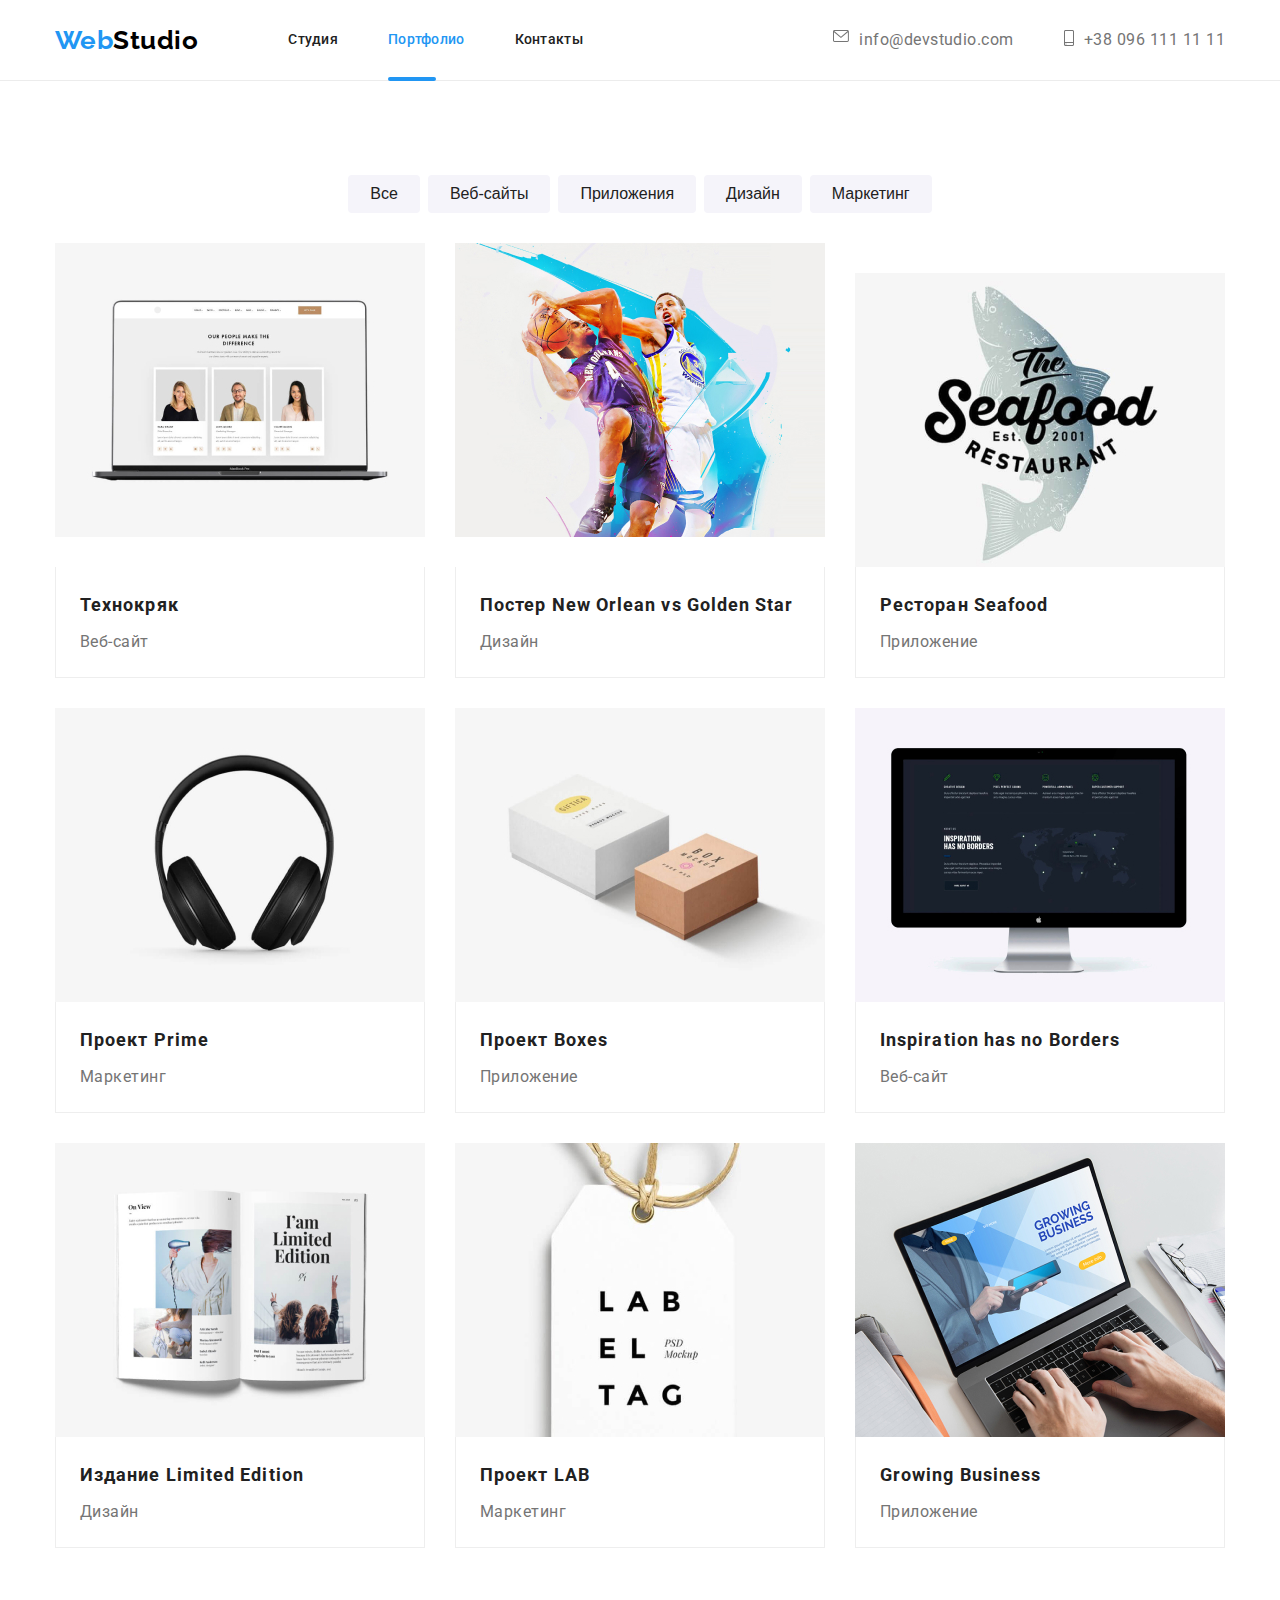
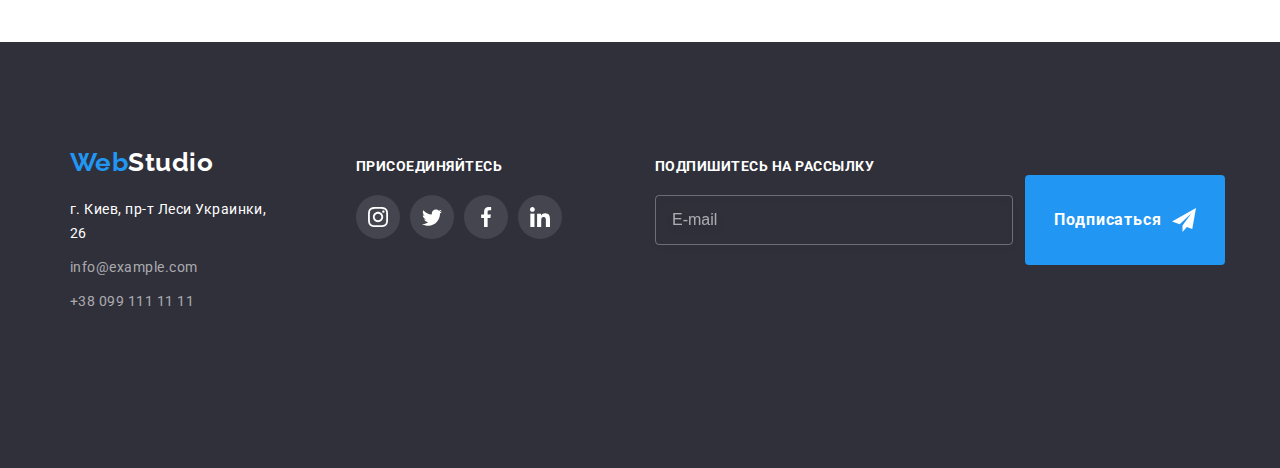
==== commit 5a8c4d7a: "adaptive portfolio" ====
--- a/portfolio.html
+++ b/portfolio.html
@@ -112,162 +112,197 @@
       <section class="section">
         <div class="container">
           <h1 class="visually-hidden">Примеры работ</h1>
-          <ul class="filter-buttons">
-            <li class="filter-item list"><button class="filter">Все</button></li>
-            <li class="filter-item list"><button class="filter">Веб-сайты</button></li>
-            <li class="filter-item list"><button class="filter">Приложения</button></li>
-            <li class="filter-item list"><button class="filter">Дизайн</button></li>
-            <li class="filter-item list"><button class="filter">Маркетинг</button></li>
+          <ul class="filter">
+            <li class="filter__item"><button class="filter__button">Все</button></li>
+            <li class="filter__item"><button class="filter__button">Веб-сайты</button></li>
+            <li class="filter__item"><button class="filter__button">Приложения</button></li>
+            <li class="filter__item"><button class="filter__button">Дизайн</button></li>
+            <li class="filter__item"><button class="filter__button">Маркетинг</button></li>
           </ul>
 
-          <ul class="portfolio-list">
-            <li class="porfolio-item list">
-              <a href="" class="portfolio-card link">
-                <div class="portfolio-hover-wrap">
-                  <img src="./images/technokryak.jpg" alt="Веб-сайт" width="370" />
-                  <p class="portfolio-hover-text">
-                    Ресурс предлагает комплексные предложения с разным уровнем функционала и
-                    сервисов. Все это позволит посетителю получить исчерпывающие сведения о компании
-                    или частном лице.
-                  </p>
-                </div>
-                <div class="card-info">
-                  <h2 class="portfolio-list-title">Технокряк</h2>
-                  <p class="portfolio-description">Веб-сайт</p>
-                </div>
-              </a>
-            </li>
-
-            <li class="porfolio-item list">
-              <a href="" class="portfolio-card link">
-                <div class="portfolio-hover-wrap">
-                  <img
-                    class="portfolio-img"
+          <ul class="portfolio">
+            <li class="porfolio__item">
+              <a href="" class="portfolio__card">
+                <div class="portfolio-hover-wrap">
+                  <img
+                    class="portfolio__image"
+                    src="./images/technokryak.jpg"
+                    alt="Веб-сайт"
+                    width="370"
+                  />
+                  <p class="portfolio__hover">
+                    Ресурс предлагает комплексные предложения с разным уровнем функционала и
+                    сервисов. Все это позволит посетителю получить исчерпывающие сведения о компании
+                    или частном лице.
+                  </p>
+                </div>
+                <div class="portfolio__card-info">
+                  <h2 class="portfolio__card-title">Технокряк</h2>
+                  <p class="portfolio__card-description">Веб-сайт</p>
+                </div>
+              </a>
+            </li>
+
+            <li class="porfolio__item">
+              <a href="" class="portfolio__card">
+                <div class="portfolio-hover-wrap">
+                  <img
+                    class="portfolio__image"
                     src="./images/poster.jpg"
                     alt="Постер New Orlean vs Golden Star"
                     width="370"
                   />
-                  <p class="portfolio-hover-text">
-                    Ресурс предлагает комплексные предложения с разным уровнем функционала и
-                    сервисов. Все это позволит посетителю получить исчерпывающие сведения о компании
-                    или частном лице.
-                  </p>
-                </div>
-                <div class="card-info">
-                  <h2 class="portfolio-list-title">Постер New Orlean vs Golden Star</h2>
-                  <p class="portfolio-description">Дизайн</p>
-                </div>
-              </a>
-            </li>
-            <li class="porfolio-item list">
-              <a href="" class="portfolio-card link">
-                <div class="portfolio-hover-wrap">
-                  <img src="./images/seafood.jpg" alt="Логотип ресторана" width="370" />
-                  <p class="portfolio-hover-text">
-                    Ресурс предлагает комплексные предложения с разным уровнем функционала и
-                    сервисов. Все это позволит посетителю получить исчерпывающие сведения о компании
-                    или частном лице.
-                  </p>
-                </div>
-                <div class="card-info">
-                  <h2 class="portfolio-list-title">Ресторан Seafood</h2>
-                  <p class="portfolio-description">Приложение</p>
-                </div>
-              </a>
-            </li>
-            <li class="porfolio-item list">
-              <a href="" class="portfolio-card link">
-                <div class="portfolio-hover-wrap">
-                  <img src="./images/prime.jpg" alt="Наушники" width="370" />
-                  <p class="portfolio-hover-text">
-                    Ресурс предлагает комплексные предложения с разным уровнем функционала и
-                    сервисов. Все это позволит посетителю получить исчерпывающие сведения о компании
-                    или частном лице.
-                  </p>
-                </div>
-                <div class="card-info">
-                  <h2 class="portfolio-list-title">Проект Prime</h2>
-                  <p class="portfolio-description">Маркетинг</p>
-                </div>
-              </a>
-            </li>
-            <li class="porfolio-item list">
-              <a href="" class="portfolio-card link">
-                <div class="portfolio-hover-wrap">
-                  <img src="./images/boxes.jpg" alt="Коробки" width="370" />
-                  <p class="portfolio-hover-text">
-                    Ресурс предлагает комплексные предложения с разным уровнем функционала и
-                    сервисов. Все это позволит посетителю получить исчерпывающие сведения о компании
-                    или частном лице.
-                  </p>
-                </div>
-                <div class="card-info">
-                  <h2 class="portfolio-list-title">Проект Boxes</h2>
-                  <p class="portfolio-description">Приложение</p>
-                </div>
-              </a>
-            </li>
-            <li class="porfolio-item list">
-              <a href="" class="portfolio-card link">
-                <div class="portfolio-hover-wrap">
-                  <img src="./images/inspiration.jpg" alt="Монитор с веб-сайтом" width="370" />
-                  <p class="portfolio-hover-text">
-                    Ресурс предлагает комплексные предложения с разным уровнем функционала и
-                    сервисов. Все это позволит посетителю получить исчерпывающие сведения о компании
-                    или частном лице.
-                  </p>
-                </div>
-                <div class="card-info">
-                  <h2 class="portfolio-list-title">Inspiration has no Borders</h2>
-                  <p class="portfolio-description">Веб-сайт</p>
-                </div>
-              </a>
-            </li>
-            <li class="porfolio-item list">
-              <a href="" class="portfolio-card link">
-                <div class="portfolio-hover-wrap">
-                  <img src="./images/journal.jpg" alt="Журнал" width="370" />
-                  <p class="portfolio-hover-text">
-                    Ресурс предлагает комплексные предложения с разным уровнем функционала и
-                    сервисов. Все это позволит посетителю получить исчерпывающие сведения о компании
-                    или частном лице.
-                  </p>
-                </div>
-                <div class="card-info">
-                  <h2 class="portfolio-list-title">Издание Limited Edition</h2>
-                  <p class="portfolio-description">Дизайн</p>
-                </div>
-              </a>
-            </li>
-            <li class="porfolio-item list">
-              <a href="" class="portfolio-card link">
-                <div class="portfolio-hover-wrap">
-                  <img src="./images/lab.jpg" alt="Бирка" width="370" />
-                  <p class="portfolio-hover-text">
-                    Ресурс предлагает комплексные предложения с разным уровнем функционала и
-                    сервисов. Все это позволит посетителю получить исчерпывающие сведения о компании
-                    или частном лице.
-                  </p>
-                </div>
-                <div class="card-info">
-                  <h2 class="portfolio-list-title">Проект LAB</h2>
-                  <p class="portfolio-description">Маркетинг</p>
-                </div>
-              </a>
-            </li>
-            <li class="porfolio-item list">
-              <a href="" class="portfolio-card link">
-                <div class="portfolio-hover-wrap">
-                  <img src="./images/business.jpg" alt="Ноутбук с приложением" width="370" />
-                  <p class="portfolio-hover-text">
-                    Ресурс предлагает комплексные предложения с разным уровнем функционала и
-                    сервисов. Все это позволит посетителю получить исчерпывающие сведения о компании
-                    или частном лице.
-                  </p>
-                </div>
-                <div class="card-info">
-                  <h2 class="portfolio-list-title">Growing Business</h2>
-                  <p class="portfolio-description">Приложение</p>
+                  <p class="portfolio__hover">
+                    Ресурс предлагает комплексные предложения с разным уровнем функционала и
+                    сервисов. Все это позволит посетителю получить исчерпывающие сведения о компании
+                    или частном лице.
+                  </p>
+                </div>
+                <div class="portfolio__card-info">
+                  <h2 class="portfolio__card-title">Постер New Orlean vs Golden Star</h2>
+                  <p class="portfolio__card-description">Дизайн</p>
+                </div>
+              </a>
+            </li>
+            <li class="porfolio__item">
+              <a href="" class="portfolio__card">
+                <div class="portfolio-hover-wrap">
+                  <img
+                    class="portfolio__image"
+                    src="./images/seafood.jpg"
+                    alt="Логотип ресторана"
+                    width="370"
+                  />
+                  <p class="portfolio__hover">
+                    Ресурс предлагает комплексные предложения с разным уровнем функционала и
+                    сервисов. Все это позволит посетителю получить исчерпывающие сведения о компании
+                    или частном лице.
+                  </p>
+                </div>
+                <div class="portfolio__card-info">
+                  <h2 class="portfolio__card-title">Ресторан Seafood</h2>
+                  <p class="portfolio__card-description">Приложение</p>
+                </div>
+              </a>
+            </li>
+            <li class="porfolio__item">
+              <a href="" class="portfolio__card">
+                <div class="portfolio-hover-wrap">
+                  <img
+                    class="portfolio__image"
+                    src="./images/prime.jpg"
+                    alt="Наушники"
+                    width="370"
+                  />
+                  <p class="portfolio__hover">
+                    Ресурс предлагает комплексные предложения с разным уровнем функционала и
+                    сервисов. Все это позволит посетителю получить исчерпывающие сведения о компании
+                    или частном лице.
+                  </p>
+                </div>
+                <div class="portfolio__card-info">
+                  <h2 class="portfolio__card-title">Проект Prime</h2>
+                  <p class="portfolio__card-description">Маркетинг</p>
+                </div>
+              </a>
+            </li>
+            <li class="porfolio__item">
+              <a href="" class="portfolio__card">
+                <div class="portfolio-hover-wrap">
+                  <img
+                    class="portfolio__image"
+                    src="./images/boxes.jpg"
+                    alt="Коробки"
+                    width="370"
+                  />
+                  <p class="portfolio__hover">
+                    Ресурс предлагает комплексные предложения с разным уровнем функционала и
+                    сервисов. Все это позволит посетителю получить исчерпывающие сведения о компании
+                    или частном лице.
+                  </p>
+                </div>
+                <div class="portfolio__card-info">
+                  <h2 class="portfolio__card-title">Проект Boxes</h2>
+                  <p class="portfolio__card-description">Приложение</p>
+                </div>
+              </a>
+            </li>
+            <li class="porfolio__item">
+              <a href="" class="portfolio__card">
+                <div class="portfolio-hover-wrap">
+                  <img
+                    class="portfolio__image"
+                    src="./images/inspiration.jpg"
+                    alt="Монитор с веб-сайтом"
+                    width="370"
+                  />
+                  <p class="portfolio__hover">
+                    Ресурс предлагает комплексные предложения с разным уровнем функционала и
+                    сервисов. Все это позволит посетителю получить исчерпывающие сведения о компании
+                    или частном лице.
+                  </p>
+                </div>
+                <div class="portfolio__card-info">
+                  <h2 class="portfolio__card-title">Inspiration has no Borders</h2>
+                  <p class="portfolio__card-description">Веб-сайт</p>
+                </div>
+              </a>
+            </li>
+            <li class="porfolio__item">
+              <a href="" class="portfolio__card">
+                <div class="portfolio-hover-wrap">
+                  <img
+                    class="portfolio__image"
+                    src="./images/journal.jpg"
+                    alt="Журнал"
+                    width="370"
+                  />
+                  <p class="portfolio__hover">
+                    Ресурс предлагает комплексные предложения с разным уровнем функционала и
+                    сервисов. Все это позволит посетителю получить исчерпывающие сведения о компании
+                    или частном лице.
+                  </p>
+                </div>
+                <div class="portfolio__card-info">
+                  <h2 class="portfolio__card-title">Издание Limited Edition</h2>
+                  <p class="portfolio__card-description">Дизайн</p>
+                </div>
+              </a>
+            </li>
+            <li class="porfolio__item">
+              <a href="" class="portfolio__card">
+                <div class="portfolio-hover-wrap">
+                  <img class="portfolio__image" src="./images/lab.jpg" alt="Бирка" width="370" />
+                  <p class="portfolio__hover">
+                    Ресурс предлагает комплексные предложения с разным уровнем функционала и
+                    сервисов. Все это позволит посетителю получить исчерпывающие сведения о компании
+                    или частном лице.
+                  </p>
+                </div>
+                <div class="portfolio__card-info">
+                  <h2 class="portfolio__card-title">Проект LAB</h2>
+                  <p class="portfolio__card-description">Маркетинг</p>
+                </div>
+              </a>
+            </li>
+            <li class="porfolio__item">
+              <a href="" class="portfolio__card">
+                <div class="portfolio-hover-wrap">
+                  <img
+                    class="portfolio__image"
+                    src="./images/business.jpg"
+                    alt="Ноутбук с приложением"
+                    width="370"
+                  />
+                  <p class="portfolio__hover">
+                    Ресурс предлагает комплексные предложения с разным уровнем функционала и
+                    сервисов. Все это позволит посетителю получить исчерпывающие сведения о компании
+                    или частном лице.
+                  </p>
+                </div>
+                <div class="portfolio__card-info">
+                  <h2 class="portfolio__card-title">Growing Business</h2>
+                  <p class="portfolio__card-description">Приложение</p>
                 </div>
               </a>
             </li>
--- a/css/main.min.css
+++ b/css/main.min.css
@@ -1 +1 @@
-*,*::before,*::after{box-sizing:border-box}ul,ol{list-style-type:none;margin:0;padding-left:0;padding-bottom:0}p,h1,h2,h3,h4,h5,h6{margin:0}img{display:block;max-width:100%;height:auto}a{cursor:pointer;text-decoration:none}body{margin:0;font-family:"Roboto",sans-serif;color:var(--main-text-color);letter-spacing:.03em}:root{--main-text-color: #212121;--secondary-text-color: #757575;--footer-text-color: rgba(255, 255, 255, 0.6);--accent-color: #2196f3;--accent-bg-color: #2f303a;--main-bg-color: #ffffff;--secondary-bg-color: #f5f4fa}.visually-hidden{position:absolute;white-space:nowrap;width:1px;height:1px;overflow:hidden;border:0;padding:0;clip:rect(0 0 0 0);clip-path:inset(50%);margin:-1px}.is-hidden{opacity:0;pointer-events:none;visibility:hidden}.container{width:100%;padding:0 15px;margin:0 auto}@media screen and (min-width: 480px){.container{width:480px}}@media screen and (min-width: 768px){.container{width:768px}}@media screen and (min-width: 1200px){.container{width:1200px}}.logo{font-family:"Raleway",sans-serif;font-weight:700;font-size:26px;line-height:1.19;text-decoration:none;color:var(--accent-color)}.logo__studio{color:#000}.button{font-family:inherit;font-weight:700;font-size:16px;line-height:1.88;letter-spacing:.06em;background-color:var(--accent-color);color:var(--main-bg-color);cursor:pointer;border-radius:4px;border:rgba(0,0,0,0);min-width:200px;padding-top:10px;padding-bottom:10px;transition:color 250ms cubic-bezier(0.4, 0, 0.2, 1)}.button:focus,.button:hover{color:var(--main-text-color)}.backdrop{position:fixed;top:0;width:100%;height:100%;background:rgba(0,0,0,.2);transition:opacity 250ms cubic-bezier(0.4, 0, 0.2, 1),visibility 250ms cubic-bezier(0.4, 0, 0.2, 1)}.filter-buttons{justify-content:center;display:flex}.filter{font-weight:500;font-size:16px;line-height:1.6;text-align:center;background-color:var(--secondary-bg-color);color:var(--main-text-color);cursor:pointer;border-radius:4px;padding:6px 22px;border:none;transition:color 250ms cubic-bezier(0.4, 0, 0.2, 1),background-color 250ms cubic-bezier(0.4, 0, 0.2, 1),box-shadow 250ms cubic-bezier(0.4, 0, 0.2, 1)}.filter:hover,.filter:focus{color:var(--main-bg-color);background-color:var(--accent-color);box-shadow:0px 3px 1px rgba(0,0,0,.1),0px 1px 2px rgba(0,0,0,.08),0px 2px 2px rgba(0,0,0,.12)}.filter-item{margin-right:8px}.filter-item:last-child{margin-right:0}.section{padding:60px 0}@media screen and (min-width: 1200px){.section{padding:94px 0}}.section--nopt{padding-top:0}@media screen and (max-width: 1200px){.section--nopt{position:absolute;white-space:nowrap;width:1px;height:1px;overflow:hidden;border:0;padding:0;clip:rect(0 0 0 0);clip-path:inset(50%);margin:-1px}}.section--otherbg{background-color:var(--secondary-bg-color)}.section__title{font-weight:700;font-size:28px;line-height:1.17;text-align:center;color:var(--main-text-color);margin-bottom:30px}@media screen and (min-width: 1200px){.section__title{font-size:36px;margin-bottom:50px}}.modal{position:absolute;top:50%;left:50%;transform:translate(-50%, -50%);width:528px;min-height:581px;background:#fff;box-shadow:0px 1px 3px rgba(0,0,0,.12),0px 1px 1px rgba(0,0,0,.14),0px 2px 1px rgba(0,0,0,.2);border-radius:4px;padding:40px}.modal-close{position:absolute;width:30px;height:30px;top:8px;right:8px;border-radius:50%;background-color:rgba(0,0,0,0);border:1px solid rgba(0,0,0,.1);cursor:pointer}.modal-close-icon{position:absolute;top:50%;left:50%;transform:translate(-50%, -50%)}.modal-title{font-weight:700;font-size:20px;line-height:1.15;text-align:center;color:var(--main-text-color);margin-bottom:12px}.modal-input{width:100%;height:40px;border-radius:4px;border:1px solid rgba(33,33,33,.2);background-color:rgba(0,0,0,0);padding-left:42px;color:var(--main-text-color);outline:none}.modal-input:focus{border-color:var(--accent-color);transition:border-color 250ms cubic-bezier(0.4, 0, 0.2, 1)}.modal-input:focus+.input-icon{fill:var(--accent-color);transition:fill 250ms cubic-bezier(0.4, 0, 0.2, 1)}.modal-comment{height:120px;width:100%;border-radius:4px;border:1px solid rgba(33,33,33,.2);background-color:rgba(0,0,0,0);padding:12px 16px;color:var(--main-text-color);resize:none;outline:none}.modal-comment:focus{border-color:var(--accent-color);transition:border-color 250ms cubic-bezier(0.4, 0, 0.2, 1)}.modal-comment::placeholder{font-size:12px;line-height:1.17;letter-spacing:.01em;color:rgba(117,117,117,.5);display:block}.form-field{margin-bottom:10px}.textarea{margin-bottom:0}.input-wrap{position:relative}.input-icon{position:absolute;left:0;top:50%;transform:translateY(-50%);margin-right:12px;margin-left:12px}.label{display:block;font-size:12px;line-height:1.17;letter-spacing:.01em;color:var(--secondary-text-color);margin-bottom:4px}.modal-check-text{font-size:14px;line-height:1.7;color:var(--secondary-text-color);margin-top:20px;margin-bottom:30px;display:flex;align-items:center;justify-content:center}.modal-check-text::before{content:"";width:16px;height:15px;border:2px solid var(--main-text-color);border-radius:3px;margin-right:8px}.modal-check:checked+.modal-check-text::before{background-color:var(--accent-color);background-image:url(../images/check.svg);background-repeat:no-repeat;background-position:center;background-size:contain;border:rgba(0,0,0,0);transition:background-color 250ms cubic-bezier(0.4, 0, 0.2, 1),background-image 250ms cubic-bezier(0.4, 0, 0.2, 1),border 250ms cubic-bezier(0.4, 0, 0.2, 1)}.mobile__button{position:relative;display:flex;padding:0;align-items:center;justify-content:center;margin-left:auto;background-color:rgba(0,0,0,0);border:none;cursor:pointer;z-index:10}@media screen and (min-width: 768px){.mobile__button{display:none}}.mobile__icon--menu{opacity:1;transition:opacity 400ms ease}.mobile__button.is-active .mobile__icon--menu{opacity:0}.mobile__icon--close{opacity:0;transition:opacity 400ms ease}.mobile__button.is-active .mobile__icon--close{opacity:1}.mobile__button.is-active .mobile__icon--close:hover,.mobile__button.is-active .mobile__icon--close:focus{fill:var(--accent-color)}.mobile__menu{position:fixed;top:0;left:0;width:100vw;height:100vh;padding:48px 40px;display:flex;flex-direction:column;justify-content:flex-start;background-color:var(--main-bg-color);z-index:5;opacity:0;transform:translateX(100%);transition:transform 400ms ease-in-out,opacity 400ms ease-in-out}@media screen and (min-width: 768px){.mobile__menu{display:none}}.mobile__menu.is-open{opacity:1;transform:translateX(0)}@media screen and (min-width: 768px){.menu__list{display:block}}.menu__item{margin-bottom:32px;font-weight:500;font-size:40px;line-height:47px;letter-spacing:.02em;color:var(--main-text-color)}.menu__item:last-child{margin-bottom:0}@media screen and (min-width: 768px){.menu__item{display:block}}.menu__link{color:currentColor}.menu__link:hover,.menu__link:focus{color:var(--accent-color)}.menu__link--current{color:var(--accent-color)}.mobile__menu--group{margin-top:auto}.contact__list{margin-bottom:64px}.contact__item:first-child{font-weight:500;font-size:24px;line-height:40px;letter-spacing:.02em;margin-bottom:32px;color:var(--accent-color)}.contact__item:last-child{font-weight:500;font-size:24px;line-height:28px;letter-spacing:.02em;color:var(--secondary-text-color)}.contact__link{color:currentColor}.socials__list{display:flex;flex-wrap:wrap;margin-top:-10px;margin-right:-10px;font-weight:500;font-size:18px;line-height:22px;letter-spacing:.02em;color:var(--accent-color)}.socials__item{margin-right:10px;margin-top:10px}.socials__item:last-child .socials__link{padding:0;border:0}.socials__link{display:block;padding-right:10px;border-right:1px solid rgba(33,33,33,.2);color:currentColor}.header{background-color:var(--main-bg-color);border-bottom:1px solid #ececec}@media screen and (max-width: 767px){.header{padding:16px 0px}}.header__container{display:flex;align-items:center}@media screen and (max-width: 767px){.navigation{display:none}}@media screen and (min-width: 768px){.navigation{display:flex}}@media screen and (mix-width: 1200px){.navigation{display:flex;align-items:center}}.site-nav{display:flex;align-items:baseline}@media screen and (min-width: 768px){.header__logo{margin-right:90px}}.site-nav__link{padding:32px 0;display:block;font-weight:500;font-size:14px;line-height:1.14;letter-spacing:.02em;color:var(--main-text-color);text-decoration:none;transition:color 250ms cubic-bezier(0.4, 0, 0.2, 1)}.site-nav__link:hover,.site-nav__link:focus{color:var(--accent-color)}.site-nav__link--current{color:var(--accent-color)}.site-nav__link--current::after{content:"";width:48px;height:4px;background-color:var(--accent-color);border-radius:2px;position:absolute;bottom:-1px;left:0}.site-nav__item{margin-right:50px;position:relative}.site-nav__item:last-child{margin-right:0}@media screen and (max-width: 767px){.contacts{display:none}}@media screen and (min-width: 768px){.contacts{display:block;margin-left:auto}}@media screen and (min-width: 1200px){.contacts{display:flex;align-items:center;margin-left:auto}}.contacts__item:hover,.contacts__item:focus{color:var(--accent-color)}@media screen and (min-width: 768px){.contacts__item{margin-right:0;margin-bottom:10px}.contacts__item:last-child{margin-bottom:0}}@media screen and (min-width: 1200px){.contacts__item{margin-bottom:0;margin-right:50px}.contacts__item:last-child{margin-right:0;transition:color 250ms cubic-bezier(0.4, 0, 0.2, 1)}}@media screen and (min-width: 768px){.contacts__link{padding:0;color:var(--secondary-text-color)}}@media screen and (min-width: 1200px){.contacts__link{margin-right:50px;display:flex;color:var(--secondary-text-color)}.contacts__link:last-child{margin-right:0;transition:color 250ms cubic-bezier(0.4, 0, 0.2, 1)}.contacts__link:hover,.contacts__link:focus{color:var(--accent-color)}}.contacts__link .contacts__icon{margin-right:10px;fill:currentColor}.hero{padding:200px 0;background-color:var(--accent-bg-color);background-image:linear-gradient(rgba(47, 48, 58, 0.4), rgba(47, 48, 58, 0.4)),url(../images/bg-img.jpg);background-repeat:no-repeat;background-position:center;background-size:cover;max-width:100%;margin:0 auto}.hero__title{font-weight:900;font-size:26px;line-height:1.61;text-align:center;letter-spacing:.06em;color:var(--main-bg-color);margin-bottom:30px;text-transform:uppercase}@media screen and (min-width: 1200px){.hero__title{font-size:44px;line-height:1.36}}.hero__button{display:flex;justify-content:center;align-items:center;height:50px}@media screen and (min-width: 768px){.advantage{display:flex;flex-wrap:wrap;margin-right:-30px}}@media screen and (min-width: 1200px){.advantage{display:flex;justify-content:space-between;flex-wrap:nowrap}}.advantage__title{font-weight:700;font-size:14px;line-height:1.14;text-align:center;text-transform:uppercase;color:var(--main-text-color);margin-bottom:10px;margin-top:30px}@media screen and (min-width: 768px){.advantage__title{text-align:left}}.advantage__card{width:100%;height:120px;border-radius:4px;background-color:var(--secondary-bg-color);display:flex;align-items:center;justify-content:center;fill:#000;transition:border 250ms cubic-bezier(0.4, 0, 0.2, 1),box-shadow 250ms cubic-bezier(0.4, 0, 0.2, 1)}.advantage__card:hover{border:1px solid #000;box-shadow:0px 4px 4px rgba(0,0,0,.25)}.advantage__item{margin-bottom:30px}.advantage__item :last-child{margin-bottom:0}@media screen and (min-width: 768px){.advantage__item{width:calc(50% - 30px);margin-right:30px}}@media screen and (min-width: 1200px){.advantage__item :not(:last-child){margin-right:30px}}.advantage__description{font-size:14px;line-height:1.71;color:var(--secondary-text-color)}@media screen and (max-width: 480px){.team{display:block}}@media screen and (min-width: 768px){.team{display:flex;flex-wrap:wrap;justify-content:center;align-items:center;grid-gap:30px}}@media screen and (min-width: 1200px){.team{grid-gap:0;flex-direction:row;flex-wrap:nowrap}}.team__item{background-color:var(--main-bg-color);box-shadow:0px 1px 3px rgba(0,0,0,.12),0px 1px 1px rgba(0,0,0,.14),0px 2px 1px rgba(0,0,0,.2);border-radius:0px 0px 4px 4px;margin-bottom:30px}.team__item :last-child{margin-bottom:0}@media screen and (min-width: 768px){.team__item{max-width:354px;margin-bottom:0}}@media screen and (min-width: 1200px){.team__item{max-width:270px;margin-right:30px}}.team__box{padding:30px 0}@media screen and (max-width: 480px){.team__box{padding-bottom:24px}}.team__title{margin-bottom:10px;font-weight:500;font-size:16px;line-height:1.18;text-align:center;color:var(--main-text-color)}.team__description{font-size:16px;line-height:1.19;color:var(--secondary-text-color);margin-top:10px;text-align:center;margin-bottom:30px}@media screen and (max-width: 767px){.team__description{margin-bottom:16px}}.team-social{display:flex;justify-content:center}.team-social__item+.team-social__item{margin-left:10px}.team-social__link{width:44px;height:44px;border-radius:50%;background-color:var(--main-bg-color);display:flex;align-items:center;justify-content:center;fill:#afb1b8;transition:background-color 250ms cubic-bezier(0.4, 0, 0.2, 1),fill 250ms cubic-bezier(0.4, 0, 0.2, 1)}.team-social__link:hover,.team-social__link:focus{background-color:var(--accent-color);fill:var(--main-bg-color)}.clients{display:flex;flex-wrap:wrap;justify-content:center}@media screen and (min-width: 1200px){.clients{flex-wrap:nowrap;justify-content:space-between}}.clients__item{margin-right:30px;margin-bottom:30px}@media screen and (max-width: 480px){.clients__item:nth-child(2n){margin-right:0}.clients__item:nth-first-child(n - 2){margin-bottom:0}}@media screen and (min-width: 768px){.clients__item:last-child{margin-right:0}.clients__item:nth-child(3n){margin-right:0}.clients__item:nth-first-child(n - 3){margin-bottom:0}}@media screen and (min-width: 1200px){.clients__item{margin-bottom:0}.clients__item:nth-child(3n){margin-right:30px}}.clients__link{display:flex;justify-content:center;align-items:center;width:170px;height:92px;border-radius:4px;border:1px solid #afb1b8;background-color:var(--main-bg-color);display:flex;align-items:center;justify-content:center;fill:#afb1b8;transition:fill 250ms cubic-bezier(0.4, 0, 0.2, 1),border 250ms cubic-bezier(0.4, 0, 0.2, 1)}.clients__link:hover,.clients__link:focus{fill:var(--accent-color);border:1px solid var(--accent-color)}.examples{display:flex;justify-content:space-between}.examples__item:not(:last-child){margin-right:30px}.examples__title{margin-bottom:50px}.examples__text{font-weight:700;font-size:14px;line-height:1.14;text-transform:uppercase;color:var(--main-bg-color);position:absolute;height:70px;display:flex;align-items:center;justify-content:center;background:rgba(47,48,58,.8);bottom:0;text-align:center;width:100%}.examples__wrap{position:relative}.footer{background-color:var(--accent-bg-color)}@media screen and (max-width: 767px){.footer{padding-top:60px;padding-bottom:60px}}@media screen and (min-width: 768px){.footer__container{display:block}}@media screen and (min-width: 1200px){.footer__container{display:flex;align-items:baseline;justify-content:center}}.footer-contacts{margin-bottom:60px}@media screen and (min-width: 768px){.footer-contacts{margin-right:165px;margin-bottom:0}}@media screen and (min-width: 1200px){.footer-contacts{width:calc(25% - 15px);margin-right:70px;flex-grow:1}}.footer__box{margin-bottom:60px}@media screen and (min-width: 768px){.footer__box{display:flex}}@media screen and (min-width: 1200px){.footer__box{display:flex;flex-direction:row;align-items:baseline}}.footer__logo{display:block;margin-bottom:20px}@media screen and (max-width: 767px){.footer__logo{text-align:center}}@media screen and (min-width: 768px){.footer__logo{padding-left:100px}}@media screen and (min-width: 1200px){.footer__logo{padding-left:15px}}.logo__studio--footer{color:var(--main-bg-color)}.footer-adress__location{font-size:14px;line-height:1.71;color:var(--main-bg-color);text-decoration:none;transition:color 250ms cubic-bezier(0.4, 0, 0.2, 1)}.footer-adress__location:focus,.footer-adress__location:hover{color:var(--accent-color)}.footer-adress{font-style:normal}@media screen and (min-width: 768px){.footer-adress{padding-left:76px}}@media screen and (min-width: 1200px){.footer-adress{padding-left:15px}}.footer-adress__list{line-height:1.17;font-size:14px}@media screen and (min-width: 1200px){.footer-adress__list{display:flex;flex-direction:column;align-items:flex-start}}.footer-adress__item{margin-bottom:10px;text-align:center}.footer-adress__item:last-child{margin-bottom:0}@media screen and (min-width: 1200px){.footer-adress__item{text-align:left}}.footer-adress__link{font-size:14px;line-height:1.71;font-style:normal;color:var(--footer-text-color);text-decoration:none;transition:color 250ms cubic-bezier(0.4, 0, 0.2, 1)}.footer-adress__link:focus,.footer-adress__link:hover{color:var(--accent-color)}@media screen and (max-width: 767px){.footer-wrap{align-items:center;margin-bottom:60px}.footer-wrap:last-child{margin-bottom:0}}.footer__title{font-weight:700;font-size:14px;line-height:1.14;text-transform:uppercase;color:var(--main-bg-color);margin-bottom:20px}@media screen and (max-width: 1119px){.footer__title{text-align:center}}.footer-social__list{display:flex;justify-content:center}.social-media__icon{margin-right:10px}.social-media__icon:last-child{margin-right:0}.footer-social__link{width:44px;height:44px;border-radius:50%;background-color:rgba(255,255,255,.1);display:flex;align-items:center;justify-content:center;fill:var(--main-bg-color);transition:background-color 250ms cubic-bezier(0.4, 0, 0.2, 1)}.footer-social__link:hover,.footer-social__link:focus{background-color:var(--accent-color)}.footer-subscription{margin-right:auto;margin-left:auto;text-align:center;margin-top:20px}@media screen and (min-width: 1200px){.footer-subscription{display:block;margin-left:93px;text-align:left}}.terms{margin-left:4px;font-size:14px;line-height:1.7;color:var(--accent-color)}.footer-subscription__wrap{display:block;margin-right:auto;margin-left:auto;text-align:center}@media screen and (min-width: 1200px){.footer-subscription__wrap{display:flex;margin:0}}.footer-subscription__email{margin-top:20px;background-color:rgba(0,0,0,0);width:358px;height:50px;padding:15px 16px;border:1px solid rgba(255,255,255,.3);filter:drop-shadow(0px 4px 4px rgba(0, 0, 0, 0.15));border-radius:4px;outline:none;color:var(--main-bg-color)}.footer-subscription__email::placeholder{font-weight:400;font-size:16px;line-height:1.25;color:rgba(255,255,255,.6)}.footer-subscription__email:focus{border-color:var(--accent-color);transition:border-color 250ms cubic-bezier(0.4, 0, 0.2, 1)}@media screen and (max-width: 767px){.footer-subscription__email{width:100%;margin-bottom:20px}}@media screen and (min-width: 768px){.footer-subscription__email{margin-bottom:20px}}@media screen and (min-width: 1200px){.footer-subscription__email{margin-right:12px}}.footer-subscription__icon{margin-left:10px;fill:currentColor}.footer-subscription__btn{display:flex;align-items:center;justify-content:center}.footer-subscription__btn:hover,.footer-subscription__btn:focus{fill:var(--accent-color);transition:fill 250ms cubic-bezier(0.4, 0, 0.2, 1)}@media screen and (max-width: 767px){.footer-subscription__btn{margin-left:auto;margin-right:auto}}@media screen and (min-width: 768px){.footer-subscription__btn{margin-left:auto;margin-right:auto}}.portfolio-list-title{font-weight:700;font-size:18px;line-height:2;letter-spacing:.06em;color:var(--main-text-color)}.portfolio-description{font-size:16px;line-height:1.89;color:var(--secondary-text-color);margin-top:4px}.portfolio-list{display:flex;flex-wrap:wrap;margin-left:-30px;margin-top:50px;margin-bottom:-30px}.porfolio-item{flex-basis:calc(33.3333333333% - 30px);margin-left:30px;margin-bottom:30px;cursor:pointer}.portfolio-card{display:block;transition:box-shadow 250ms cubic-bezier(0.4, 0, 0.2, 1)}.portfolio-card:hover,.portfolio-card:focus{box-shadow:0px 1px 1px rgba(0,0,0,.12),0px 4px 4px rgba(0,0,0,.06),1px 4px 6px rgba(0,0,0,.16)}.portfolio-hover-wrap{position:relative;overflow:hidden}.portfolio-hover-text{font-weight:400;font-size:18px;line-height:1.6;color:var(--main-bg-color);background-color:rgba(33,150,243,.9);position:absolute;height:100%;top:0;text-align:left;padding-top:63px;padding-right:24px;padding-left:24px;padding-bottom:63px;transform:translateY(100%);transition:transform 250ms cubic-bezier(0.4, 0, 0.2, 1)}.porfolio-item:hover .portfolio-hover-text,.portfolio-card:focus .portfolio-hover-text{transform:translateY(0)}.card-info{padding-top:20px;padding-left:24px;padding-bottom:20px;border-bottom:1px solid #eee;border-right:1px solid #eee;border-left:1px solid #eee}/*# sourceMappingURL=main.min.css.map */+*,*::before,*::after{box-sizing:border-box}ul,ol{list-style-type:none;margin:0;padding-left:0;padding-bottom:0}p,h1,h2,h3,h4,h5,h6{margin:0}img{display:block;max-width:100%;height:auto}a{cursor:pointer;text-decoration:none}body{margin:0;font-family:"Roboto",sans-serif;color:var(--main-text-color);letter-spacing:.03em}:root{--main-text-color: #212121;--secondary-text-color: #757575;--footer-text-color: rgba(255, 255, 255, 0.6);--accent-color: #2196f3;--accent-bg-color: #2f303a;--main-bg-color: #ffffff;--secondary-bg-color: #f5f4fa}.visually-hidden{position:absolute;white-space:nowrap;width:1px;height:1px;overflow:hidden;border:0;padding:0;clip:rect(0 0 0 0);clip-path:inset(50%);margin:-1px}.is-hidden{opacity:0;pointer-events:none;visibility:hidden}.container{width:100%;padding:0 15px;margin:0 auto}@media screen and (min-width: 480px){.container{width:480px}}@media screen and (min-width: 768px){.container{width:768px}}@media screen and (min-width: 1200px){.container{width:1200px}}.logo{font-family:"Raleway",sans-serif;font-weight:700;font-size:26px;line-height:1.19;text-decoration:none;color:var(--accent-color)}.logo__studio{color:#000}.button{font-family:inherit;font-weight:700;font-size:16px;line-height:1.88;letter-spacing:.06em;background-color:var(--accent-color);color:var(--main-bg-color);cursor:pointer;border-radius:4px;border:rgba(0,0,0,0);min-width:200px;padding-top:10px;padding-bottom:10px;transition:color 250ms cubic-bezier(0.4, 0, 0.2, 1)}.button:focus,.button:hover{color:var(--main-text-color)}.backdrop{position:fixed;top:0;width:100%;height:100%;background:rgba(0,0,0,.2);transition:opacity 250ms cubic-bezier(0.4, 0, 0.2, 1),visibility 250ms cubic-bezier(0.4, 0, 0.2, 1)}.filter{display:flex}@media screen and (max-width: 767px){.filter{flex-wrap:wrap;margin-bottom:40px}}@media screen and (min-width: 768px){.filter{margin-bottom:30px;justify-content:center}}@media screen and (mix-width: 1200px){.filter{justify-content:center;margin-bottom:50px}}.filter__button{font-weight:500;font-size:16px;line-height:1.6;text-align:center;background-color:var(--secondary-bg-color);color:var(--main-text-color);cursor:pointer;border-radius:4px;padding:6px 22px;border:none;transition:color 250ms cubic-bezier(0.4, 0, 0.2, 1),background-color 250ms cubic-bezier(0.4, 0, 0.2, 1),box-shadow 250ms cubic-bezier(0.4, 0, 0.2, 1)}.filter__button:hover,.filter__button:focus{color:var(--main-bg-color);background-color:var(--accent-color);box-shadow:0px 3px 1px rgba(0,0,0,.1),0px 1px 2px rgba(0,0,0,.08),0px 2px 2px rgba(0,0,0,.12)}.filter__item{margin-right:8px}.filter__item:last-child{margin-right:0}@media screen and (max-width: 767px){.filter__item{margin-bottom:15px}.filter__item:nth-last-child(-n+2){margin-bottom:0}.filter__item:nth-last-child(3n){margin-right:0}}.section{padding:60px 0}@media screen and (min-width: 1200px){.section{padding:94px 0}}.section--nopt{padding-top:0}@media screen and (max-width: 1200px){.section--nopt{position:absolute;white-space:nowrap;width:1px;height:1px;overflow:hidden;border:0;padding:0;clip:rect(0 0 0 0);clip-path:inset(50%);margin:-1px}}.section--otherbg{background-color:var(--secondary-bg-color)}.section__title{font-weight:700;font-size:28px;line-height:1.17;text-align:center;color:var(--main-text-color);margin-bottom:30px}@media screen and (min-width: 1200px){.section__title{font-size:36px;margin-bottom:50px}}.modal{position:absolute;top:50%;left:50%;transform:translate(-50%, -50%);width:528px;min-height:581px;background:#fff;box-shadow:0px 1px 3px rgba(0,0,0,.12),0px 1px 1px rgba(0,0,0,.14),0px 2px 1px rgba(0,0,0,.2);border-radius:4px;padding:40px}.modal-close{position:absolute;width:30px;height:30px;top:8px;right:8px;border-radius:50%;background-color:rgba(0,0,0,0);border:1px solid rgba(0,0,0,.1);cursor:pointer}.modal-close-icon{position:absolute;top:50%;left:50%;transform:translate(-50%, -50%)}.modal-title{font-weight:700;font-size:20px;line-height:1.15;text-align:center;color:var(--main-text-color);margin-bottom:12px}.modal-input{width:100%;height:40px;border-radius:4px;border:1px solid rgba(33,33,33,.2);background-color:rgba(0,0,0,0);padding-left:42px;color:var(--main-text-color);outline:none}.modal-input:focus{border-color:var(--accent-color);transition:border-color 250ms cubic-bezier(0.4, 0, 0.2, 1)}.modal-input:focus+.input-icon{fill:var(--accent-color);transition:fill 250ms cubic-bezier(0.4, 0, 0.2, 1)}.modal-comment{height:120px;width:100%;border-radius:4px;border:1px solid rgba(33,33,33,.2);background-color:rgba(0,0,0,0);padding:12px 16px;color:var(--main-text-color);resize:none;outline:none}.modal-comment:focus{border-color:var(--accent-color);transition:border-color 250ms cubic-bezier(0.4, 0, 0.2, 1)}.modal-comment::placeholder{font-size:12px;line-height:1.17;letter-spacing:.01em;color:rgba(117,117,117,.5);display:block}.form-field{margin-bottom:10px}.textarea{margin-bottom:0}.input-wrap{position:relative}.input-icon{position:absolute;left:0;top:50%;transform:translateY(-50%);margin-right:12px;margin-left:12px}.label{display:block;font-size:12px;line-height:1.17;letter-spacing:.01em;color:var(--secondary-text-color);margin-bottom:4px}.modal-check-text{font-size:14px;line-height:1.7;color:var(--secondary-text-color);margin-top:20px;margin-bottom:30px;display:flex;align-items:center;justify-content:center}.modal-check-text::before{content:"";width:16px;height:15px;border:2px solid var(--main-text-color);border-radius:3px;margin-right:8px}.modal-check:checked+.modal-check-text::before{background-color:var(--accent-color);background-image:url(../images/check.svg);background-repeat:no-repeat;background-position:center;background-size:contain;border:rgba(0,0,0,0);transition:background-color 250ms cubic-bezier(0.4, 0, 0.2, 1),background-image 250ms cubic-bezier(0.4, 0, 0.2, 1),border 250ms cubic-bezier(0.4, 0, 0.2, 1)}.mobile__button{position:relative;display:flex;padding:0;align-items:center;justify-content:center;margin-left:auto;background-color:rgba(0,0,0,0);border:none;cursor:pointer;z-index:10}@media screen and (min-width: 768px){.mobile__button{display:none}}.mobile__icon--menu{opacity:1;transition:opacity 400ms ease}.mobile__button.is-active .mobile__icon--menu{opacity:0}.mobile__icon--close{opacity:0;transition:opacity 400ms ease}.mobile__button.is-active .mobile__icon--close{opacity:1}.mobile__button.is-active .mobile__icon--close:hover,.mobile__button.is-active .mobile__icon--close:focus{fill:var(--accent-color)}.mobile__menu{position:fixed;top:0;left:0;width:100vw;height:100vh;padding:48px 40px;display:flex;flex-direction:column;justify-content:flex-start;background-color:var(--main-bg-color);z-index:5;opacity:0;transform:translateX(100%);transition:transform 400ms ease-in-out,opacity 400ms ease-in-out}@media screen and (min-width: 768px){.mobile__menu{display:none}}.mobile__menu.is-open{opacity:1;transform:translateX(0)}@media screen and (min-width: 768px){.menu__list{display:block}}.menu__item{margin-bottom:32px;font-weight:500;font-size:40px;line-height:47px;letter-spacing:.02em;color:var(--main-text-color)}.menu__item:last-child{margin-bottom:0}@media screen and (min-width: 768px){.menu__item{display:block}}.menu__link{color:currentColor}.menu__link:hover,.menu__link:focus{color:var(--accent-color)}.menu__link--current{color:var(--accent-color)}.mobile__menu--group{margin-top:auto}.contact__list{margin-bottom:64px}.contact__item:first-child{font-weight:500;font-size:24px;line-height:40px;letter-spacing:.02em;margin-bottom:32px;color:var(--accent-color)}.contact__item:last-child{font-weight:500;font-size:24px;line-height:28px;letter-spacing:.02em;color:var(--secondary-text-color)}.contact__link{color:currentColor}.socials__list{display:flex;flex-wrap:wrap;margin-top:-10px;margin-right:-10px;font-weight:500;font-size:18px;line-height:22px;letter-spacing:.02em;color:var(--accent-color)}.socials__item{margin-right:10px;margin-top:10px}.socials__item:last-child .socials__link{padding:0;border:0}.socials__link{display:block;padding-right:10px;border-right:1px solid rgba(33,33,33,.2);color:currentColor}.header{background-color:var(--main-bg-color);border-bottom:1px solid #ececec}@media screen and (max-width: 767px){.header{padding:16px 0px}}.header__container{display:flex;align-items:center}@media screen and (max-width: 767px){.navigation{display:none}}@media screen and (min-width: 768px){.navigation{display:flex}}@media screen and (mix-width: 1200px){.navigation{display:flex;align-items:center}}.site-nav{display:flex;align-items:baseline}@media screen and (min-width: 768px){.header__logo{margin-right:90px}}.site-nav__link{padding:32px 0;display:block;font-weight:500;font-size:14px;line-height:1.14;letter-spacing:.02em;color:var(--main-text-color);text-decoration:none;transition:color 250ms cubic-bezier(0.4, 0, 0.2, 1)}.site-nav__link:hover,.site-nav__link:focus{color:var(--accent-color)}.site-nav__link--current{color:var(--accent-color)}.site-nav__link--current::after{content:"";width:48px;height:4px;background-color:var(--accent-color);border-radius:2px;position:absolute;bottom:-1px;left:0}.site-nav__item{margin-right:50px;position:relative}.site-nav__item:last-child{margin-right:0}@media screen and (max-width: 767px){.contacts{display:none}}@media screen and (min-width: 768px){.contacts{display:block;margin-left:auto}}@media screen and (min-width: 1200px){.contacts{display:flex;align-items:center;margin-left:auto}}.contacts__item:hover,.contacts__item:focus{color:var(--accent-color)}@media screen and (min-width: 768px){.contacts__item{margin-right:0;margin-bottom:10px}.contacts__item:last-child{margin-bottom:0}}@media screen and (min-width: 1200px){.contacts__item{margin-bottom:0;margin-right:50px}.contacts__item:last-child{margin-right:0;transition:color 250ms cubic-bezier(0.4, 0, 0.2, 1)}}@media screen and (min-width: 768px){.contacts__link{padding:0;color:var(--secondary-text-color)}}@media screen and (min-width: 1200px){.contacts__link{margin-right:50px;display:flex;color:var(--secondary-text-color)}.contacts__link:last-child{margin-right:0;transition:color 250ms cubic-bezier(0.4, 0, 0.2, 1)}.contacts__link:hover,.contacts__link:focus{color:var(--accent-color)}}.contacts__link .contacts__icon{margin-right:10px;fill:currentColor}.hero{padding:200px 0;background-color:var(--accent-bg-color);background-image:linear-gradient(rgba(47, 48, 58, 0.4), rgba(47, 48, 58, 0.4)),url(../images/bg-img.jpg);background-repeat:no-repeat;background-position:center;background-size:cover;max-width:100%;margin:0 auto}.hero__title{font-weight:900;font-size:26px;line-height:1.61;text-align:center;letter-spacing:.06em;color:var(--main-bg-color);margin-bottom:30px;text-transform:uppercase}@media screen and (min-width: 1200px){.hero__title{font-size:44px;line-height:1.36}}.hero__button{display:flex;justify-content:center;align-items:center;height:50px}@media screen and (min-width: 768px){.advantage{display:flex;flex-wrap:wrap;margin-right:-30px}}@media screen and (min-width: 1200px){.advantage{display:flex;justify-content:space-between;flex-wrap:nowrap}}.advantage__title{font-weight:700;font-size:14px;line-height:1.14;text-align:center;text-transform:uppercase;color:var(--main-text-color);margin-bottom:10px;margin-top:30px}@media screen and (min-width: 768px){.advantage__title{text-align:left}}.advantage__card{width:100%;height:120px;border-radius:4px;background-color:var(--secondary-bg-color);display:flex;align-items:center;justify-content:center;fill:#000;transition:border 250ms cubic-bezier(0.4, 0, 0.2, 1),box-shadow 250ms cubic-bezier(0.4, 0, 0.2, 1)}.advantage__card:hover{border:1px solid #000;box-shadow:0px 4px 4px rgba(0,0,0,.25)}.advantage__item{margin-bottom:30px}.advantage__item :last-child{margin-bottom:0}@media screen and (min-width: 768px){.advantage__item{width:calc(50% - 30px);margin-right:30px}}@media screen and (min-width: 1200px){.advantage__item :not(:last-child){margin-right:30px}}.advantage__description{font-size:14px;line-height:1.71;color:var(--secondary-text-color)}@media screen and (max-width: 480px){.team{display:block}}@media screen and (min-width: 768px){.team{display:flex;flex-wrap:wrap;justify-content:center;align-items:center;grid-gap:30px}}@media screen and (min-width: 1200px){.team{grid-gap:0;flex-direction:row;flex-wrap:nowrap}}.team__item{background-color:var(--main-bg-color);box-shadow:0px 1px 3px rgba(0,0,0,.12),0px 1px 1px rgba(0,0,0,.14),0px 2px 1px rgba(0,0,0,.2);border-radius:0px 0px 4px 4px;margin-bottom:30px}.team__item :last-child{margin-bottom:0}@media screen and (min-width: 768px){.team__item{max-width:354px;margin-bottom:0}}@media screen and (min-width: 1200px){.team__item{max-width:270px;margin-right:30px}}.team__box{padding:30px 0}@media screen and (max-width: 480px){.team__box{padding-bottom:24px}}.team__title{margin-bottom:10px;font-weight:500;font-size:16px;line-height:1.18;text-align:center;color:var(--main-text-color)}.team__description{font-size:16px;line-height:1.19;color:var(--secondary-text-color);margin-top:10px;text-align:center;margin-bottom:30px}@media screen and (max-width: 767px){.team__description{margin-bottom:16px}}.team-social{display:flex;justify-content:center}.team-social__item+.team-social__item{margin-left:10px}.team-social__link{width:44px;height:44px;border-radius:50%;background-color:var(--main-bg-color);display:flex;align-items:center;justify-content:center;fill:#afb1b8;transition:background-color 250ms cubic-bezier(0.4, 0, 0.2, 1),fill 250ms cubic-bezier(0.4, 0, 0.2, 1)}.team-social__link:hover,.team-social__link:focus{background-color:var(--accent-color);fill:var(--main-bg-color)}.clients{display:flex;flex-wrap:wrap;justify-content:center}@media screen and (min-width: 1200px){.clients{flex-wrap:nowrap;justify-content:space-between}}.clients__item{margin-right:30px;margin-bottom:30px}@media screen and (max-width: 480px){.clients__item:nth-child(2n){margin-right:0}.clients__item:nth-first-child(n - 2){margin-bottom:0}}@media screen and (min-width: 768px){.clients__item:last-child{margin-right:0}.clients__item:nth-child(3n){margin-right:0}.clients__item:nth-first-child(n - 3){margin-bottom:0}}@media screen and (min-width: 1200px){.clients__item{margin-bottom:0}.clients__item:nth-child(3n){margin-right:30px}}.clients__link{display:flex;justify-content:center;align-items:center;width:170px;height:92px;border-radius:4px;border:1px solid #afb1b8;background-color:var(--main-bg-color);display:flex;align-items:center;justify-content:center;fill:#afb1b8;transition:fill 250ms cubic-bezier(0.4, 0, 0.2, 1),border 250ms cubic-bezier(0.4, 0, 0.2, 1)}.clients__link:hover,.clients__link:focus{fill:var(--accent-color);border:1px solid var(--accent-color)}.examples{display:flex;justify-content:space-between}.examples__item:not(:last-child){margin-right:30px}.examples__title{margin-bottom:50px}.examples__text{font-weight:700;font-size:14px;line-height:1.14;text-transform:uppercase;color:var(--main-bg-color);position:absolute;height:70px;display:flex;align-items:center;justify-content:center;background:rgba(47,48,58,.8);bottom:0;text-align:center;width:100%}.examples__wrap{position:relative}.footer{background-color:var(--accent-bg-color)}@media screen and (max-width: 767px){.footer{padding-top:60px;padding-bottom:60px}}@media screen and (min-width: 768px){.footer__container{display:block}}@media screen and (min-width: 1200px){.footer__container{display:flex;align-items:baseline;justify-content:center}}.footer-contacts{margin-bottom:60px}@media screen and (min-width: 768px){.footer-contacts{margin-right:165px;margin-bottom:0}}@media screen and (min-width: 1200px){.footer-contacts{width:calc(25% - 15px);margin-right:70px;flex-grow:1}}.footer__box{margin-bottom:60px}@media screen and (min-width: 768px){.footer__box{display:flex}}@media screen and (min-width: 1200px){.footer__box{display:flex;flex-direction:row;align-items:baseline}}.footer__logo{display:block;margin-bottom:20px}@media screen and (max-width: 767px){.footer__logo{text-align:center}}@media screen and (min-width: 768px){.footer__logo{padding-left:100px}}@media screen and (min-width: 1200px){.footer__logo{padding-left:15px}}.logo__studio--footer{color:var(--main-bg-color)}.footer-adress__location{font-size:14px;line-height:1.71;color:var(--main-bg-color);text-decoration:none;transition:color 250ms cubic-bezier(0.4, 0, 0.2, 1)}.footer-adress__location:focus,.footer-adress__location:hover{color:var(--accent-color)}.footer-adress{font-style:normal}@media screen and (min-width: 768px){.footer-adress{padding-left:76px}}@media screen and (min-width: 1200px){.footer-adress{padding-left:15px}}.footer-adress__list{line-height:1.17;font-size:14px}@media screen and (min-width: 1200px){.footer-adress__list{display:flex;flex-direction:column;align-items:flex-start}}.footer-adress__item{margin-bottom:10px;text-align:center}.footer-adress__item:last-child{margin-bottom:0}@media screen and (min-width: 1200px){.footer-adress__item{text-align:left}}.footer-adress__link{font-size:14px;line-height:1.71;font-style:normal;color:var(--footer-text-color);text-decoration:none;transition:color 250ms cubic-bezier(0.4, 0, 0.2, 1)}.footer-adress__link:focus,.footer-adress__link:hover{color:var(--accent-color)}@media screen and (max-width: 767px){.footer-wrap{align-items:center;margin-bottom:60px}.footer-wrap:last-child{margin-bottom:0}}.footer__title{font-weight:700;font-size:14px;line-height:1.14;text-transform:uppercase;color:var(--main-bg-color);margin-bottom:20px}@media screen and (max-width: 1119px){.footer__title{text-align:center}}.footer-social__list{display:flex;justify-content:center}.social-media__icon{margin-right:10px}.social-media__icon:last-child{margin-right:0}.footer-social__link{width:44px;height:44px;border-radius:50%;background-color:rgba(255,255,255,.1);display:flex;align-items:center;justify-content:center;fill:var(--main-bg-color);transition:background-color 250ms cubic-bezier(0.4, 0, 0.2, 1)}.footer-social__link:hover,.footer-social__link:focus{background-color:var(--accent-color)}.footer-subscription{margin-right:auto;margin-left:auto;text-align:center;margin-top:20px}@media screen and (min-width: 1200px){.footer-subscription{display:block;margin-left:93px;text-align:left}}.terms{margin-left:4px;font-size:14px;line-height:1.7;color:var(--accent-color)}.footer-subscription__wrap{display:block;margin-right:auto;margin-left:auto;text-align:center}@media screen and (min-width: 1200px){.footer-subscription__wrap{display:flex;margin:0}}.footer-subscription__email{margin-top:20px;background-color:rgba(0,0,0,0);width:358px;height:50px;padding:15px 16px;border:1px solid rgba(255,255,255,.3);filter:drop-shadow(0px 4px 4px rgba(0, 0, 0, 0.15));border-radius:4px;outline:none;color:var(--main-bg-color)}.footer-subscription__email::placeholder{font-weight:400;font-size:16px;line-height:1.25;color:rgba(255,255,255,.6)}.footer-subscription__email:focus{border-color:var(--accent-color);transition:border-color 250ms cubic-bezier(0.4, 0, 0.2, 1)}@media screen and (max-width: 767px){.footer-subscription__email{width:100%;margin-bottom:20px}}@media screen and (min-width: 768px){.footer-subscription__email{margin-bottom:20px}}@media screen and (min-width: 1200px){.footer-subscription__email{margin-right:12px}}.footer-subscription__icon{margin-left:10px;fill:currentColor}.footer-subscription__btn{display:flex;align-items:center;justify-content:center}.footer-subscription__btn:hover,.footer-subscription__btn:focus{fill:var(--accent-color);transition:fill 250ms cubic-bezier(0.4, 0, 0.2, 1)}@media screen and (max-width: 767px){.footer-subscription__btn{margin-left:auto;margin-right:auto}}@media screen and (min-width: 768px){.footer-subscription__btn{margin-left:auto;margin-right:auto}}.portfolio{display:flex;flex-wrap:wrap}.portfolio__card-title{font-weight:700;font-size:18px;line-height:2;letter-spacing:.06em;color:var(--main-text-color)}.portfolio__card-description{font-size:16px;line-height:1.89;color:var(--secondary-text-color);margin-top:4px}.porfolio__item{margin-bottom:30px;cursor:pointer}@media screen and (max-width: 767px){.porfolio__item{justify-content:center}}@media screen and (min-width: 768px){.porfolio__item{margin-top:30px;margin-right:30px;max-width:354px;margin-bottom:0}.porfolio__item:nth-child(2n+2){margin-right:0}.porfolio__item:nth-child(-n+2){margin-top:0}}@media screen and (min-width: 1200px){.porfolio__item{max-width:370px;margin-right:30px}.porfolio__item:nth-child(2n+2){margin-right:30px}.porfolio__item:nth-child(3n){margin-right:0}.porfolio__item:nth-last-child(-n+3){margin-bottom:0}}.portfolio__card{display:block;transition:box-shadow 250ms cubic-bezier(0.4, 0, 0.2, 1)}.portfolio__card:hover,.portfolio__card:focus{box-shadow:0px 1px 1px rgba(0,0,0,.12),0px 4px 4px rgba(0,0,0,.06),1px 4px 6px rgba(0,0,0,.16)}@media screen and (min-width: 768px){.portfolio__card{display:flex;flex-direction:column;height:100%}}.portfolio__image{display:block}@media screen and (max-width: 767px){.portfolio__image{width:450px;height:294px}}@media screen and (min-width: 1200px){.portfolio__image{width:370px;height:294px}}.portfolio-hover-wrap{position:relative;overflow:hidden}@media screen and (min-width: 768px){.portfolio-hover-wrap{flex-grow:1}}.portfolio__hover{font-weight:400;font-size:18px;line-height:1.6;color:var(--main-bg-color);background-color:rgba(33,150,243,.9);position:absolute;height:100%;top:0;text-align:left;padding-top:63px;padding-right:24px;padding-left:24px;padding-bottom:63px;transform:translateY(100%);transition:transform 250ms cubic-bezier(0.4, 0, 0.2, 1)}.porfolio-item:hover .portfolio__hover,.portfolio-card:focus .portfolio__hover{transform:translateY(0)}.portfolio__card-info{padding-top:20px;padding-left:24px;padding-bottom:20px;border-bottom:1px solid #eee;border-right:1px solid #eee;border-left:1px solid #eee}/*# sourceMappingURL=main.min.css.map */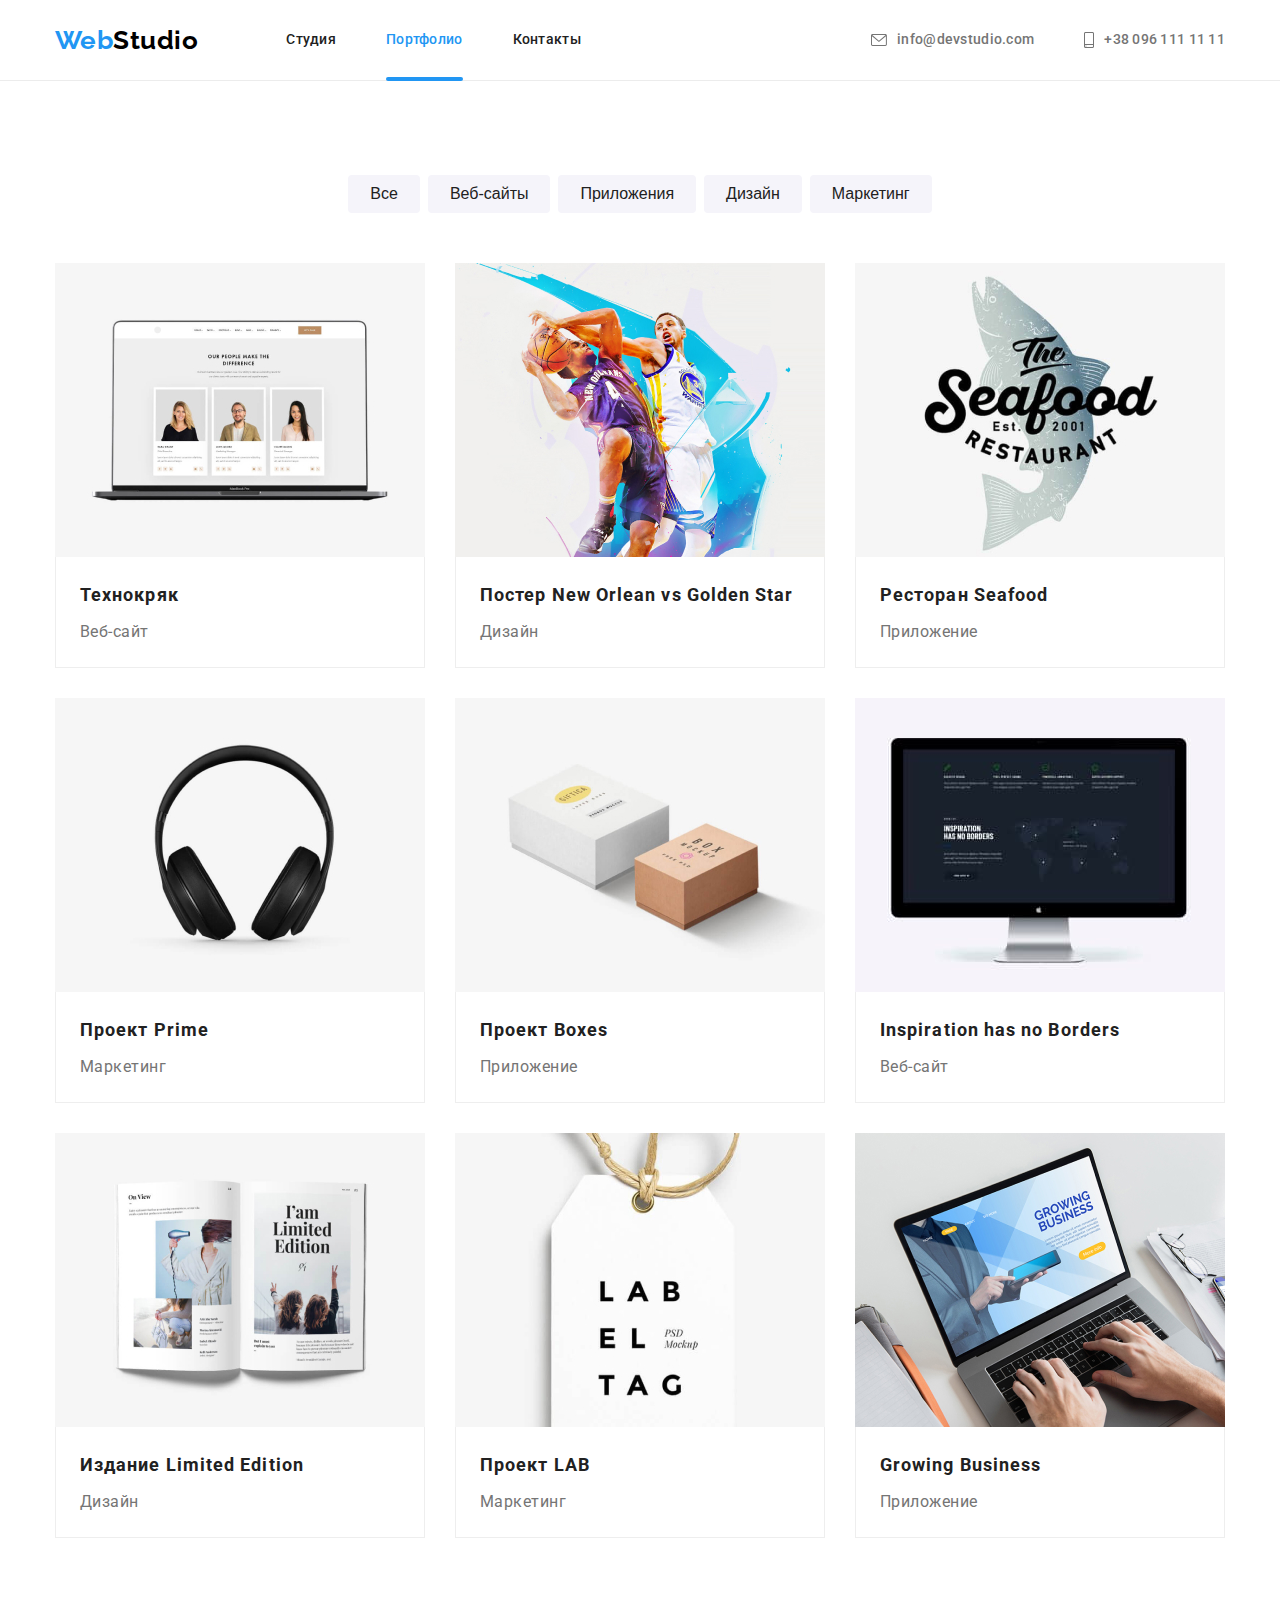
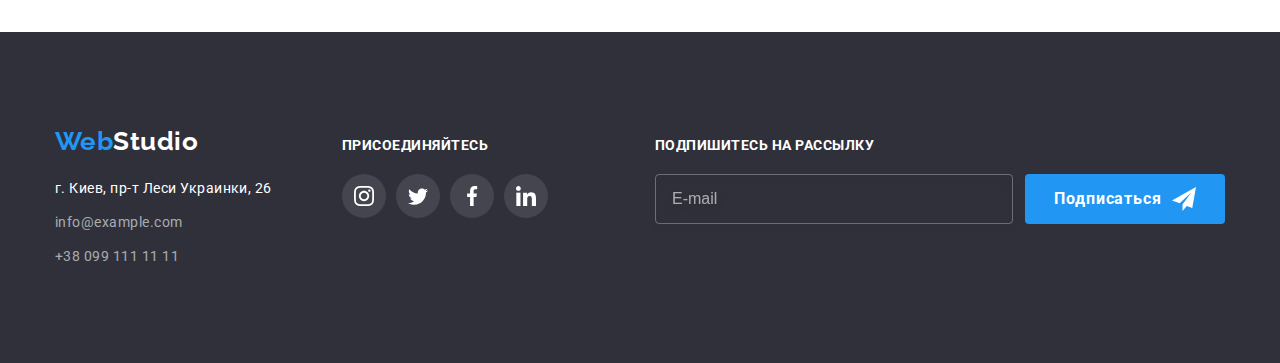
==== commit 51489aad: "fixing errors" ====
--- a/portfolio.html
+++ b/portfolio.html
@@ -124,12 +124,28 @@
             <li class="porfolio__item">
               <a href="" class="portfolio__card">
                 <div class="portfolio-hover-wrap">
-                  <img
-                    class="portfolio__image"
-                    src="./images/technokryak.jpg"
-                    alt="Веб-сайт"
-                    width="370"
-                  />
+                  <picture>
+                    <source
+                      srcset="./images/technokryak.jpg 1x, ./images/technokryak-desk-2x.jpg 2x"
+                      media="(min-width: 1200px)"
+                    />
+                    <source
+                      srcset="
+                        ./images/technokryak-tab-1x.jpg 1x,
+                        ./images/technokryak-tab-2x.jpg 2x
+                      "
+                      media="(min-width: 768px)"
+                    />
+                    <source
+                      srcset="
+                        ./images/technokryak-mob-1x.jpg 1x,
+                        ./images/technokryak-mob-2x.jpg 2x
+                      "
+                      media="(min-width: 320px)"
+                    />
+                    <img class="portfolio__image" src="./images/technokryak.jpg" alt="Веб-сайт" />
+                  </picture>
+
                   <p class="portfolio__hover">
                     Ресурс предлагает комплексные предложения с разным уровнем функционала и
                     сервисов. Все это позволит посетителю получить исчерпывающие сведения о компании
@@ -146,12 +162,26 @@
             <li class="porfolio__item">
               <a href="" class="portfolio__card">
                 <div class="portfolio-hover-wrap">
-                  <img
-                    class="portfolio__image"
-                    src="./images/poster.jpg"
-                    alt="Постер New Orlean vs Golden Star"
-                    width="370"
-                  />
+                  <picture>
+                    <source
+                      srcset="./images/poster.jpg 1x, ./images/poster-desk-2x.jpg 2x"
+                      media="(min-width: 1200px)"
+                    />
+                    <source
+                      srcset="./images/poster-tab-1x.jpg 1x, ./images/poster-tab-2x.jpg 2x"
+                      media="(min-width: 768px)"
+                    />
+                    <source
+                      srcset="./images/poster-mob-1x.jpg 1x, ./images/poster-mob-2x.jpg 2x"
+                      media="(min-width: 320px)"
+                    />
+                    <img
+                      class="portfolio__image"
+                      src="./images/poster.jpg"
+                      alt="Постер New Orlean vs Golden Star"
+                    />
+                  </picture>
+
                   <p class="portfolio__hover">
                     Ресурс предлагает комплексные предложения с разным уровнем функционала и
                     сервисов. Все это позволит посетителю получить исчерпывающие сведения о компании
@@ -167,12 +197,26 @@
             <li class="porfolio__item">
               <a href="" class="portfolio__card">
                 <div class="portfolio-hover-wrap">
-                  <img
-                    class="portfolio__image"
-                    src="./images/seafood.jpg"
-                    alt="Логотип ресторана"
-                    width="370"
-                  />
+                  <picture>
+                    <source
+                      srcset="./images/seafood.jpg 1x, ./images/seafood-desk-2x.jpg 2x"
+                      media="(min-width: 1200px)"
+                    />
+                    <source
+                      srcset="./images/seafood-tab-1x.jpg 1x, ./images/seafood-tab-2x.jpg 2x"
+                      media="(min-width: 768px)"
+                    />
+                    <source
+                      srcset="./images/seafood-mob-1x.jpg 1x, ./images/seafood-mob-2x.jpg 2x"
+                      media="(min-width: 320px)"
+                    />
+                    <img
+                      class="portfolio__image"
+                      src="./images/seafood.jpg"
+                      alt="Логотип ресторана"
+                    />
+                  </picture>
+
                   <p class="portfolio__hover">
                     Ресурс предлагает комплексные предложения с разным уровнем функционала и
                     сервисов. Все это позволит посетителю получить исчерпывающие сведения о компании
@@ -188,12 +232,27 @@
             <li class="porfolio__item">
               <a href="" class="portfolio__card">
                 <div class="portfolio-hover-wrap">
-                  <img
-                    class="portfolio__image"
-                    src="./images/prime.jpg"
-                    alt="Наушники"
-                    width="370"
-                  />
+                  <picture>
+                    <source
+                      srcset="./images/prime.jpg 1x, ./images/prime-desk-2x.jpg 2x"
+                      media="(min-width: 1200px)"
+                    />
+                    <source
+                      srcset="./images/prime-tab-1x.jpg 1x, ./images/prime-tab-2x.jpg 2x"
+                      media="(min-width: 768px)"
+                    />
+                    <source
+                      srcset="./images/prime-mob-1x.jpg 1x, ./images/prime-mob-2x.jpg 2x"
+                      media="(min-width: 320px)"
+                    />
+                    <img
+                      class="portfolio__image"
+                      src="./images/prime.jpg"
+                      alt="Наушники"
+                      width="370"
+                    />
+                  </picture>
+
                   <p class="portfolio__hover">
                     Ресурс предлагает комплексные предложения с разным уровнем функционала и
                     сервисов. Все это позволит посетителю получить исчерпывающие сведения о компании
@@ -209,12 +268,27 @@
             <li class="porfolio__item">
               <a href="" class="portfolio__card">
                 <div class="portfolio-hover-wrap">
-                  <img
-                    class="portfolio__image"
-                    src="./images/boxes.jpg"
-                    alt="Коробки"
-                    width="370"
-                  />
+                  <picture>
+                    <source
+                      srcset="./images/boxes.jpg 1x, ./images/boxes-desk-2x.jpg 2x"
+                      media="(min-width: 1200px)"
+                    />
+                    <source
+                      srcset="./images/boxes-tab-1x.jpg 1x, ./images/boxes-tab-2x.jpg 2x"
+                      media="(min-width: 768px)"
+                    />
+                    <source
+                      srcset="./images/boxes-mob-1x.jpg 1x, ./images/boxes-mob-2x.jpg 2x"
+                      media="(min-width: 320px)"
+                    />
+                    <img
+                      class="portfolio__image"
+                      src="./images/boxes.jpg"
+                      alt="Коробки"
+                      width="370"
+                    />
+                  </picture>
+
                   <p class="portfolio__hover">
                     Ресурс предлагает комплексные предложения с разным уровнем функционала и
                     сервисов. Все это позволит посетителю получить исчерпывающие сведения о компании
@@ -230,12 +304,32 @@
             <li class="porfolio__item">
               <a href="" class="portfolio__card">
                 <div class="portfolio-hover-wrap">
-                  <img
-                    class="portfolio__image"
-                    src="./images/inspiration.jpg"
-                    alt="Монитор с веб-сайтом"
-                    width="370"
-                  />
+                  <picture>
+                    <source
+                      srcset="./images/inspiration.jpg 1x, ./images/inspiration-desk-2x.jpg 2x"
+                      media="(min-width: 1200px)"
+                    />
+                    <source
+                      srcset="
+                        ./images/inspiration-tab-1x.jpg 1x,
+                        ./images/inspiration-tab-2x.jpg 2x
+                      "
+                      media="(min-width: 768px)"
+                    />
+                    <source
+                      srcset="
+                        ./images/inspiration-mob-1x.jpg 1x,
+                        ./images/inspiration-mob-2x.jpg 2x
+                      "
+                      media="(min-width: 320px)"
+                    />
+                    <img
+                      class="portfolio__image"
+                      src="./images/inspiration.jpg"
+                      alt="Монитор с веб-сайтом"
+                    />
+                  </picture>
+
                   <p class="portfolio__hover">
                     Ресурс предлагает комплексные предложения с разным уровнем функционала и
                     сервисов. Все это позволит посетителю получить исчерпывающие сведения о компании
@@ -251,12 +345,27 @@
             <li class="porfolio__item">
               <a href="" class="portfolio__card">
                 <div class="portfolio-hover-wrap">
-                  <img
-                    class="portfolio__image"
-                    src="./images/journal.jpg"
-                    alt="Журнал"
-                    width="370"
-                  />
+                  <picture>
+                    <source
+                      srcset="./images/journal.jpg, ./images/journal-desk-2x.jpg 2x"
+                      media="(min-width: 1200px)"
+                    />
+                    <source
+                      srcset="./images/journal-tab-1x.jpg 1x, ./images/journal-tab-2x.jpg 2x"
+                      media="(min-width: 768px)"
+                    />
+                    <source
+                      srcset="./images/journal-mob-1x.jpg 1x, ./images/journal-mob-2x.jpg 2x"
+                      media="(min-width: 320px)"
+                    />
+                    <img
+                      class="portfolio__image"
+                      src="./images/journal.jpg"
+                      alt="Журнал"
+                      width="370"
+                    />
+                  </picture>
+
                   <p class="portfolio__hover">
                     Ресурс предлагает комплексные предложения с разным уровнем функционала и
                     сервисов. Все это позволит посетителю получить исчерпывающие сведения о компании
@@ -272,7 +381,22 @@
             <li class="porfolio__item">
               <a href="" class="portfolio__card">
                 <div class="portfolio-hover-wrap">
-                  <img class="portfolio__image" src="./images/lab.jpg" alt="Бирка" width="370" />
+                  <picture>
+                    <source
+                      srcset="./images/lab.jpg, ./images/lab-desk-2x.jpg 2x"
+                      media="(min-width: 1200px)"
+                    />
+                    <source
+                      srcset="./images/lab-tab-1x.jpg 1x, ./images/lab-tab-2x.jpg 2x"
+                      media="(min-width: 768px)"
+                    />
+                    <source
+                      srcset="./images/lab-mob-1x.jpg 1x, ./images/lab-mob-2x.jpg 2x"
+                      media="(min-width: 320px)"
+                    />
+                    <img class="portfolio__image" src="./images/lab.jpg" alt="Бирка" width="370" />
+                  </picture>
+
                   <p class="portfolio__hover">
                     Ресурс предлагает комплексные предложения с разным уровнем функционала и
                     сервисов. Все это позволит посетителю получить исчерпывающие сведения о компании
@@ -288,12 +412,27 @@
             <li class="porfolio__item">
               <a href="" class="portfolio__card">
                 <div class="portfolio-hover-wrap">
-                  <img
-                    class="portfolio__image"
-                    src="./images/business.jpg"
-                    alt="Ноутбук с приложением"
-                    width="370"
-                  />
+                  <picture>
+                    <source
+                      srcset="./images/business.jpg, ./images/business-desk-2x.jpg 2x"
+                      media="(min-width: 1200px)"
+                    />
+                    <source
+                      srcset="./images/business-tab-1x.jpg 1x, ./images/business-tab-2x.jpg 2x"
+                      media="(min-width: 768px)"
+                    />
+                    <source
+                      srcset="./images/business-mob-1x.jpg 1x, ./images/business-mob-2x.jpg 2x"
+                      media="(min-width: 320px)"
+                    />
+                    <img
+                      class="portfolio__image"
+                      src="./images/business.jpg"
+                      alt="Ноутбук с приложением"
+                      width="370"
+                    />
+                  </picture>
+
                   <p class="portfolio__hover">
                     Ресурс предлагает комплексные предложения с разным уровнем функционала и
                     сервисов. Все это позволит посетителю получить исчерпывающие сведения о компании
@@ -395,5 +534,7 @@
         </div>
       </div>
     </footer>
+
+    <script src="./js/mobile-menu.js"></script>
   </body>
 </html>
--- a/css/main.min.css
+++ b/css/main.min.css
@@ -1 +1 @@
-*,*::before,*::after{box-sizing:border-box}ul,ol{list-style-type:none;margin:0;padding-left:0;padding-bottom:0}p,h1,h2,h3,h4,h5,h6{margin:0}img{display:block;max-width:100%;height:auto}a{cursor:pointer;text-decoration:none}body{margin:0;font-family:"Roboto",sans-serif;color:var(--main-text-color);letter-spacing:.03em}:root{--main-text-color: #212121;--secondary-text-color: #757575;--footer-text-color: rgba(255, 255, 255, 0.6);--accent-color: #2196f3;--accent-bg-color: #2f303a;--main-bg-color: #ffffff;--secondary-bg-color: #f5f4fa}.visually-hidden{position:absolute;white-space:nowrap;width:1px;height:1px;overflow:hidden;border:0;padding:0;clip:rect(0 0 0 0);clip-path:inset(50%);margin:-1px}.is-hidden{opacity:0;pointer-events:none;visibility:hidden}.container{width:100%;padding:0 15px;margin:0 auto}@media screen and (min-width: 480px){.container{width:480px}}@media screen and (min-width: 768px){.container{width:768px}}@media screen and (min-width: 1200px){.container{width:1200px}}.logo{font-family:"Raleway",sans-serif;font-weight:700;font-size:26px;line-height:1.19;text-decoration:none;color:var(--accent-color)}.logo__studio{color:#000}.button{font-family:inherit;font-weight:700;font-size:16px;line-height:1.88;letter-spacing:.06em;background-color:var(--accent-color);color:var(--main-bg-color);cursor:pointer;border-radius:4px;border:rgba(0,0,0,0);min-width:200px;padding-top:10px;padding-bottom:10px;transition:color 250ms cubic-bezier(0.4, 0, 0.2, 1)}.button:focus,.button:hover{color:var(--main-text-color)}.backdrop{position:fixed;top:0;width:100%;height:100%;background:rgba(0,0,0,.2);transition:opacity 250ms cubic-bezier(0.4, 0, 0.2, 1),visibility 250ms cubic-bezier(0.4, 0, 0.2, 1)}.filter{display:flex}@media screen and (max-width: 767px){.filter{flex-wrap:wrap;margin-bottom:40px}}@media screen and (min-width: 768px){.filter{margin-bottom:30px;justify-content:center}}@media screen and (mix-width: 1200px){.filter{justify-content:center;margin-bottom:50px}}.filter__button{font-weight:500;font-size:16px;line-height:1.6;text-align:center;background-color:var(--secondary-bg-color);color:var(--main-text-color);cursor:pointer;border-radius:4px;padding:6px 22px;border:none;transition:color 250ms cubic-bezier(0.4, 0, 0.2, 1),background-color 250ms cubic-bezier(0.4, 0, 0.2, 1),box-shadow 250ms cubic-bezier(0.4, 0, 0.2, 1)}.filter__button:hover,.filter__button:focus{color:var(--main-bg-color);background-color:var(--accent-color);box-shadow:0px 3px 1px rgba(0,0,0,.1),0px 1px 2px rgba(0,0,0,.08),0px 2px 2px rgba(0,0,0,.12)}.filter__item{margin-right:8px}.filter__item:last-child{margin-right:0}@media screen and (max-width: 767px){.filter__item{margin-bottom:15px}.filter__item:nth-last-child(-n+2){margin-bottom:0}.filter__item:nth-last-child(3n){margin-right:0}}.section{padding:60px 0}@media screen and (min-width: 1200px){.section{padding:94px 0}}.section--nopt{padding-top:0}@media screen and (max-width: 1200px){.section--nopt{position:absolute;white-space:nowrap;width:1px;height:1px;overflow:hidden;border:0;padding:0;clip:rect(0 0 0 0);clip-path:inset(50%);margin:-1px}}.section--otherbg{background-color:var(--secondary-bg-color)}.section__title{font-weight:700;font-size:28px;line-height:1.17;text-align:center;color:var(--main-text-color);margin-bottom:30px}@media screen and (min-width: 1200px){.section__title{font-size:36px;margin-bottom:50px}}.modal{position:absolute;top:50%;left:50%;transform:translate(-50%, -50%);width:528px;min-height:581px;background:#fff;box-shadow:0px 1px 3px rgba(0,0,0,.12),0px 1px 1px rgba(0,0,0,.14),0px 2px 1px rgba(0,0,0,.2);border-radius:4px;padding:40px}.modal-close{position:absolute;width:30px;height:30px;top:8px;right:8px;border-radius:50%;background-color:rgba(0,0,0,0);border:1px solid rgba(0,0,0,.1);cursor:pointer}.modal-close-icon{position:absolute;top:50%;left:50%;transform:translate(-50%, -50%)}.modal-title{font-weight:700;font-size:20px;line-height:1.15;text-align:center;color:var(--main-text-color);margin-bottom:12px}.modal-input{width:100%;height:40px;border-radius:4px;border:1px solid rgba(33,33,33,.2);background-color:rgba(0,0,0,0);padding-left:42px;color:var(--main-text-color);outline:none}.modal-input:focus{border-color:var(--accent-color);transition:border-color 250ms cubic-bezier(0.4, 0, 0.2, 1)}.modal-input:focus+.input-icon{fill:var(--accent-color);transition:fill 250ms cubic-bezier(0.4, 0, 0.2, 1)}.modal-comment{height:120px;width:100%;border-radius:4px;border:1px solid rgba(33,33,33,.2);background-color:rgba(0,0,0,0);padding:12px 16px;color:var(--main-text-color);resize:none;outline:none}.modal-comment:focus{border-color:var(--accent-color);transition:border-color 250ms cubic-bezier(0.4, 0, 0.2, 1)}.modal-comment::placeholder{font-size:12px;line-height:1.17;letter-spacing:.01em;color:rgba(117,117,117,.5);display:block}.form-field{margin-bottom:10px}.textarea{margin-bottom:0}.input-wrap{position:relative}.input-icon{position:absolute;left:0;top:50%;transform:translateY(-50%);margin-right:12px;margin-left:12px}.label{display:block;font-size:12px;line-height:1.17;letter-spacing:.01em;color:var(--secondary-text-color);margin-bottom:4px}.modal-check-text{font-size:14px;line-height:1.7;color:var(--secondary-text-color);margin-top:20px;margin-bottom:30px;display:flex;align-items:center;justify-content:center}.modal-check-text::before{content:"";width:16px;height:15px;border:2px solid var(--main-text-color);border-radius:3px;margin-right:8px}.modal-check:checked+.modal-check-text::before{background-color:var(--accent-color);background-image:url(../images/check.svg);background-repeat:no-repeat;background-position:center;background-size:contain;border:rgba(0,0,0,0);transition:background-color 250ms cubic-bezier(0.4, 0, 0.2, 1),background-image 250ms cubic-bezier(0.4, 0, 0.2, 1),border 250ms cubic-bezier(0.4, 0, 0.2, 1)}.mobile__button{position:relative;display:flex;padding:0;align-items:center;justify-content:center;margin-left:auto;background-color:rgba(0,0,0,0);border:none;cursor:pointer;z-index:10}@media screen and (min-width: 768px){.mobile__button{display:none}}.mobile__icon--menu{opacity:1;transition:opacity 400ms ease}.mobile__button.is-active .mobile__icon--menu{opacity:0}.mobile__icon--close{opacity:0;transition:opacity 400ms ease}.mobile__button.is-active .mobile__icon--close{opacity:1}.mobile__button.is-active .mobile__icon--close:hover,.mobile__button.is-active .mobile__icon--close:focus{fill:var(--accent-color)}.mobile__menu{position:fixed;top:0;left:0;width:100vw;height:100vh;padding:48px 40px;display:flex;flex-direction:column;justify-content:flex-start;background-color:var(--main-bg-color);z-index:5;opacity:0;transform:translateX(100%);transition:transform 400ms ease-in-out,opacity 400ms ease-in-out}@media screen and (min-width: 768px){.mobile__menu{display:none}}.mobile__menu.is-open{opacity:1;transform:translateX(0)}@media screen and (min-width: 768px){.menu__list{display:block}}.menu__item{margin-bottom:32px;font-weight:500;font-size:40px;line-height:47px;letter-spacing:.02em;color:var(--main-text-color)}.menu__item:last-child{margin-bottom:0}@media screen and (min-width: 768px){.menu__item{display:block}}.menu__link{color:currentColor}.menu__link:hover,.menu__link:focus{color:var(--accent-color)}.menu__link--current{color:var(--accent-color)}.mobile__menu--group{margin-top:auto}.contact__list{margin-bottom:64px}.contact__item:first-child{font-weight:500;font-size:24px;line-height:40px;letter-spacing:.02em;margin-bottom:32px;color:var(--accent-color)}.contact__item:last-child{font-weight:500;font-size:24px;line-height:28px;letter-spacing:.02em;color:var(--secondary-text-color)}.contact__link{color:currentColor}.socials__list{display:flex;flex-wrap:wrap;margin-top:-10px;margin-right:-10px;font-weight:500;font-size:18px;line-height:22px;letter-spacing:.02em;color:var(--accent-color)}.socials__item{margin-right:10px;margin-top:10px}.socials__item:last-child .socials__link{padding:0;border:0}.socials__link{display:block;padding-right:10px;border-right:1px solid rgba(33,33,33,.2);color:currentColor}.header{background-color:var(--main-bg-color);border-bottom:1px solid #ececec}@media screen and (max-width: 767px){.header{padding:16px 0px}}.header__container{display:flex;align-items:center}@media screen and (max-width: 767px){.navigation{display:none}}@media screen and (min-width: 768px){.navigation{display:flex}}@media screen and (mix-width: 1200px){.navigation{display:flex;align-items:center}}.site-nav{display:flex;align-items:baseline}@media screen and (min-width: 768px){.header__logo{margin-right:90px}}.site-nav__link{padding:32px 0;display:block;font-weight:500;font-size:14px;line-height:1.14;letter-spacing:.02em;color:var(--main-text-color);text-decoration:none;transition:color 250ms cubic-bezier(0.4, 0, 0.2, 1)}.site-nav__link:hover,.site-nav__link:focus{color:var(--accent-color)}.site-nav__link--current{color:var(--accent-color)}.site-nav__link--current::after{content:"";width:48px;height:4px;background-color:var(--accent-color);border-radius:2px;position:absolute;bottom:-1px;left:0}.site-nav__item{margin-right:50px;position:relative}.site-nav__item:last-child{margin-right:0}@media screen and (max-width: 767px){.contacts{display:none}}@media screen and (min-width: 768px){.contacts{display:block;margin-left:auto}}@media screen and (min-width: 1200px){.contacts{display:flex;align-items:center;margin-left:auto}}.contacts__item:hover,.contacts__item:focus{color:var(--accent-color)}@media screen and (min-width: 768px){.contacts__item{margin-right:0;margin-bottom:10px}.contacts__item:last-child{margin-bottom:0}}@media screen and (min-width: 1200px){.contacts__item{margin-bottom:0;margin-right:50px}.contacts__item:last-child{margin-right:0;transition:color 250ms cubic-bezier(0.4, 0, 0.2, 1)}}@media screen and (min-width: 768px){.contacts__link{padding:0;color:var(--secondary-text-color)}}@media screen and (min-width: 1200px){.contacts__link{margin-right:50px;display:flex;color:var(--secondary-text-color)}.contacts__link:last-child{margin-right:0;transition:color 250ms cubic-bezier(0.4, 0, 0.2, 1)}.contacts__link:hover,.contacts__link:focus{color:var(--accent-color)}}.contacts__link .contacts__icon{margin-right:10px;fill:currentColor}.hero{padding:200px 0;background-color:var(--accent-bg-color);background-image:linear-gradient(rgba(47, 48, 58, 0.4), rgba(47, 48, 58, 0.4)),url(../images/bg-img.jpg);background-repeat:no-repeat;background-position:center;background-size:cover;max-width:100%;margin:0 auto}.hero__title{font-weight:900;font-size:26px;line-height:1.61;text-align:center;letter-spacing:.06em;color:var(--main-bg-color);margin-bottom:30px;text-transform:uppercase}@media screen and (min-width: 1200px){.hero__title{font-size:44px;line-height:1.36}}.hero__button{display:flex;justify-content:center;align-items:center;height:50px}@media screen and (min-width: 768px){.advantage{display:flex;flex-wrap:wrap;margin-right:-30px}}@media screen and (min-width: 1200px){.advantage{display:flex;justify-content:space-between;flex-wrap:nowrap}}.advantage__title{font-weight:700;font-size:14px;line-height:1.14;text-align:center;text-transform:uppercase;color:var(--main-text-color);margin-bottom:10px;margin-top:30px}@media screen and (min-width: 768px){.advantage__title{text-align:left}}.advantage__card{width:100%;height:120px;border-radius:4px;background-color:var(--secondary-bg-color);display:flex;align-items:center;justify-content:center;fill:#000;transition:border 250ms cubic-bezier(0.4, 0, 0.2, 1),box-shadow 250ms cubic-bezier(0.4, 0, 0.2, 1)}.advantage__card:hover{border:1px solid #000;box-shadow:0px 4px 4px rgba(0,0,0,.25)}.advantage__item{margin-bottom:30px}.advantage__item :last-child{margin-bottom:0}@media screen and (min-width: 768px){.advantage__item{width:calc(50% - 30px);margin-right:30px}}@media screen and (min-width: 1200px){.advantage__item :not(:last-child){margin-right:30px}}.advantage__description{font-size:14px;line-height:1.71;color:var(--secondary-text-color)}@media screen and (max-width: 480px){.team{display:block}}@media screen and (min-width: 768px){.team{display:flex;flex-wrap:wrap;justify-content:center;align-items:center;grid-gap:30px}}@media screen and (min-width: 1200px){.team{grid-gap:0;flex-direction:row;flex-wrap:nowrap}}.team__item{background-color:var(--main-bg-color);box-shadow:0px 1px 3px rgba(0,0,0,.12),0px 1px 1px rgba(0,0,0,.14),0px 2px 1px rgba(0,0,0,.2);border-radius:0px 0px 4px 4px;margin-bottom:30px}.team__item :last-child{margin-bottom:0}@media screen and (min-width: 768px){.team__item{max-width:354px;margin-bottom:0}}@media screen and (min-width: 1200px){.team__item{max-width:270px;margin-right:30px}}.team__box{padding:30px 0}@media screen and (max-width: 480px){.team__box{padding-bottom:24px}}.team__title{margin-bottom:10px;font-weight:500;font-size:16px;line-height:1.18;text-align:center;color:var(--main-text-color)}.team__description{font-size:16px;line-height:1.19;color:var(--secondary-text-color);margin-top:10px;text-align:center;margin-bottom:30px}@media screen and (max-width: 767px){.team__description{margin-bottom:16px}}.team-social{display:flex;justify-content:center}.team-social__item+.team-social__item{margin-left:10px}.team-social__link{width:44px;height:44px;border-radius:50%;background-color:var(--main-bg-color);display:flex;align-items:center;justify-content:center;fill:#afb1b8;transition:background-color 250ms cubic-bezier(0.4, 0, 0.2, 1),fill 250ms cubic-bezier(0.4, 0, 0.2, 1)}.team-social__link:hover,.team-social__link:focus{background-color:var(--accent-color);fill:var(--main-bg-color)}.clients{display:flex;flex-wrap:wrap;justify-content:center}@media screen and (min-width: 1200px){.clients{flex-wrap:nowrap;justify-content:space-between}}.clients__item{margin-right:30px;margin-bottom:30px}@media screen and (max-width: 480px){.clients__item:nth-child(2n){margin-right:0}.clients__item:nth-first-child(n - 2){margin-bottom:0}}@media screen and (min-width: 768px){.clients__item:last-child{margin-right:0}.clients__item:nth-child(3n){margin-right:0}.clients__item:nth-first-child(n - 3){margin-bottom:0}}@media screen and (min-width: 1200px){.clients__item{margin-bottom:0}.clients__item:nth-child(3n){margin-right:30px}}.clients__link{display:flex;justify-content:center;align-items:center;width:170px;height:92px;border-radius:4px;border:1px solid #afb1b8;background-color:var(--main-bg-color);display:flex;align-items:center;justify-content:center;fill:#afb1b8;transition:fill 250ms cubic-bezier(0.4, 0, 0.2, 1),border 250ms cubic-bezier(0.4, 0, 0.2, 1)}.clients__link:hover,.clients__link:focus{fill:var(--accent-color);border:1px solid var(--accent-color)}.examples{display:flex;justify-content:space-between}.examples__item:not(:last-child){margin-right:30px}.examples__title{margin-bottom:50px}.examples__text{font-weight:700;font-size:14px;line-height:1.14;text-transform:uppercase;color:var(--main-bg-color);position:absolute;height:70px;display:flex;align-items:center;justify-content:center;background:rgba(47,48,58,.8);bottom:0;text-align:center;width:100%}.examples__wrap{position:relative}.footer{background-color:var(--accent-bg-color)}@media screen and (max-width: 767px){.footer{padding-top:60px;padding-bottom:60px}}@media screen and (min-width: 768px){.footer__container{display:block}}@media screen and (min-width: 1200px){.footer__container{display:flex;align-items:baseline;justify-content:center}}.footer-contacts{margin-bottom:60px}@media screen and (min-width: 768px){.footer-contacts{margin-right:165px;margin-bottom:0}}@media screen and (min-width: 1200px){.footer-contacts{width:calc(25% - 15px);margin-right:70px;flex-grow:1}}.footer__box{margin-bottom:60px}@media screen and (min-width: 768px){.footer__box{display:flex}}@media screen and (min-width: 1200px){.footer__box{display:flex;flex-direction:row;align-items:baseline}}.footer__logo{display:block;margin-bottom:20px}@media screen and (max-width: 767px){.footer__logo{text-align:center}}@media screen and (min-width: 768px){.footer__logo{padding-left:100px}}@media screen and (min-width: 1200px){.footer__logo{padding-left:15px}}.logo__studio--footer{color:var(--main-bg-color)}.footer-adress__location{font-size:14px;line-height:1.71;color:var(--main-bg-color);text-decoration:none;transition:color 250ms cubic-bezier(0.4, 0, 0.2, 1)}.footer-adress__location:focus,.footer-adress__location:hover{color:var(--accent-color)}.footer-adress{font-style:normal}@media screen and (min-width: 768px){.footer-adress{padding-left:76px}}@media screen and (min-width: 1200px){.footer-adress{padding-left:15px}}.footer-adress__list{line-height:1.17;font-size:14px}@media screen and (min-width: 1200px){.footer-adress__list{display:flex;flex-direction:column;align-items:flex-start}}.footer-adress__item{margin-bottom:10px;text-align:center}.footer-adress__item:last-child{margin-bottom:0}@media screen and (min-width: 1200px){.footer-adress__item{text-align:left}}.footer-adress__link{font-size:14px;line-height:1.71;font-style:normal;color:var(--footer-text-color);text-decoration:none;transition:color 250ms cubic-bezier(0.4, 0, 0.2, 1)}.footer-adress__link:focus,.footer-adress__link:hover{color:var(--accent-color)}@media screen and (max-width: 767px){.footer-wrap{align-items:center;margin-bottom:60px}.footer-wrap:last-child{margin-bottom:0}}.footer__title{font-weight:700;font-size:14px;line-height:1.14;text-transform:uppercase;color:var(--main-bg-color);margin-bottom:20px}@media screen and (max-width: 1119px){.footer__title{text-align:center}}.footer-social__list{display:flex;justify-content:center}.social-media__icon{margin-right:10px}.social-media__icon:last-child{margin-right:0}.footer-social__link{width:44px;height:44px;border-radius:50%;background-color:rgba(255,255,255,.1);display:flex;align-items:center;justify-content:center;fill:var(--main-bg-color);transition:background-color 250ms cubic-bezier(0.4, 0, 0.2, 1)}.footer-social__link:hover,.footer-social__link:focus{background-color:var(--accent-color)}.footer-subscription{margin-right:auto;margin-left:auto;text-align:center;margin-top:20px}@media screen and (min-width: 1200px){.footer-subscription{display:block;margin-left:93px;text-align:left}}.terms{margin-left:4px;font-size:14px;line-height:1.7;color:var(--accent-color)}.footer-subscription__wrap{display:block;margin-right:auto;margin-left:auto;text-align:center}@media screen and (min-width: 1200px){.footer-subscription__wrap{display:flex;margin:0}}.footer-subscription__email{margin-top:20px;background-color:rgba(0,0,0,0);width:358px;height:50px;padding:15px 16px;border:1px solid rgba(255,255,255,.3);filter:drop-shadow(0px 4px 4px rgba(0, 0, 0, 0.15));border-radius:4px;outline:none;color:var(--main-bg-color)}.footer-subscription__email::placeholder{font-weight:400;font-size:16px;line-height:1.25;color:rgba(255,255,255,.6)}.footer-subscription__email:focus{border-color:var(--accent-color);transition:border-color 250ms cubic-bezier(0.4, 0, 0.2, 1)}@media screen and (max-width: 767px){.footer-subscription__email{width:100%;margin-bottom:20px}}@media screen and (min-width: 768px){.footer-subscription__email{margin-bottom:20px}}@media screen and (min-width: 1200px){.footer-subscription__email{margin-right:12px}}.footer-subscription__icon{margin-left:10px;fill:currentColor}.footer-subscription__btn{display:flex;align-items:center;justify-content:center}.footer-subscription__btn:hover,.footer-subscription__btn:focus{fill:var(--accent-color);transition:fill 250ms cubic-bezier(0.4, 0, 0.2, 1)}@media screen and (max-width: 767px){.footer-subscription__btn{margin-left:auto;margin-right:auto}}@media screen and (min-width: 768px){.footer-subscription__btn{margin-left:auto;margin-right:auto}}.portfolio{display:flex;flex-wrap:wrap}.portfolio__card-title{font-weight:700;font-size:18px;line-height:2;letter-spacing:.06em;color:var(--main-text-color)}.portfolio__card-description{font-size:16px;line-height:1.89;color:var(--secondary-text-color);margin-top:4px}.porfolio__item{margin-bottom:30px;cursor:pointer}@media screen and (max-width: 767px){.porfolio__item{justify-content:center}}@media screen and (min-width: 768px){.porfolio__item{margin-top:30px;margin-right:30px;max-width:354px;margin-bottom:0}.porfolio__item:nth-child(2n+2){margin-right:0}.porfolio__item:nth-child(-n+2){margin-top:0}}@media screen and (min-width: 1200px){.porfolio__item{max-width:370px;margin-right:30px}.porfolio__item:nth-child(2n+2){margin-right:30px}.porfolio__item:nth-child(3n){margin-right:0}.porfolio__item:nth-last-child(-n+3){margin-bottom:0}}.portfolio__card{display:block;transition:box-shadow 250ms cubic-bezier(0.4, 0, 0.2, 1)}.portfolio__card:hover,.portfolio__card:focus{box-shadow:0px 1px 1px rgba(0,0,0,.12),0px 4px 4px rgba(0,0,0,.06),1px 4px 6px rgba(0,0,0,.16)}@media screen and (min-width: 768px){.portfolio__card{display:flex;flex-direction:column;height:100%}}.portfolio__image{display:block}@media screen and (max-width: 767px){.portfolio__image{width:450px;height:294px}}@media screen and (min-width: 1200px){.portfolio__image{width:370px;height:294px}}.portfolio-hover-wrap{position:relative;overflow:hidden}@media screen and (min-width: 768px){.portfolio-hover-wrap{flex-grow:1}}.portfolio__hover{font-weight:400;font-size:18px;line-height:1.6;color:var(--main-bg-color);background-color:rgba(33,150,243,.9);position:absolute;height:100%;top:0;text-align:left;padding-top:63px;padding-right:24px;padding-left:24px;padding-bottom:63px;transform:translateY(100%);transition:transform 250ms cubic-bezier(0.4, 0, 0.2, 1)}.porfolio-item:hover .portfolio__hover,.portfolio-card:focus .portfolio__hover{transform:translateY(0)}.portfolio__card-info{padding-top:20px;padding-left:24px;padding-bottom:20px;border-bottom:1px solid #eee;border-right:1px solid #eee;border-left:1px solid #eee}/*# sourceMappingURL=main.min.css.map */+*,*::before,*::after{box-sizing:border-box}ul,ol{list-style-type:none;margin:0;padding-left:0;padding-bottom:0}p,h1,h2,h3,h4,h5,h6{margin:0}img{display:block;max-width:100%;height:auto}a{cursor:pointer;text-decoration:none}body{margin:0;font-family:"Roboto",sans-serif;color:var(--main-text-color);letter-spacing:.03em}:root{--main-text-color: #212121;--secondary-text-color: #757575;--footer-text-color: rgba(255, 255, 255, 0.6);--accent-color: #2196f3;--accent-bg-color: #2f303a;--main-bg-color: #ffffff;--secondary-bg-color: #f5f4fa}.visually-hidden{position:absolute;white-space:nowrap;width:1px;height:1px;overflow:hidden;border:0;padding:0;clip:rect(0 0 0 0);clip-path:inset(50%);margin:-1px}.is-hidden{opacity:0;pointer-events:none;visibility:hidden}.container{width:100%;padding:0 15px;margin:0 auto}@media screen and (min-width: 480px){.container{width:480px}}@media screen and (min-width: 768px){.container{width:768px}}@media screen and (min-width: 1200px){.container{width:1200px}}.logo{font-family:"Raleway",sans-serif;font-weight:700;font-size:26px;line-height:1.19;text-decoration:none;color:var(--accent-color)}.logo__studio{color:#000}.button{font-family:inherit;font-weight:700;font-size:16px;line-height:1.88;letter-spacing:.06em;background-color:var(--accent-color);color:var(--main-bg-color);cursor:pointer;border-radius:4px;border:rgba(0,0,0,0);min-width:200px;padding-top:10px;padding-bottom:10px;transition:color 250ms cubic-bezier(0.4, 0, 0.2, 1)}.button:focus,.button:hover{color:var(--main-text-color)}.backdrop{position:fixed;top:0;width:100%;height:100%;background:rgba(0,0,0,.2);transition:opacity 250ms cubic-bezier(0.4, 0, 0.2, 1),visibility 250ms cubic-bezier(0.4, 0, 0.2, 1);overflow-y:scroll}@media screen and (max-width: 1119px){.backdrop{padding-top:93px}}@media screen and (min-width: 1200px){.backdrop{padding:15px 94px}}.filter{display:flex}@media screen and (max-width: 767px){.filter{flex-wrap:wrap;margin-bottom:40px}}@media screen and (min-width: 768px){.filter{margin-bottom:30px;justify-content:center}}@media screen and (mix-width: 1200px){.filter{justify-content:center;margin-bottom:50px}}.filter__button{font-weight:500;font-size:16px;line-height:1.6;text-align:center;background-color:var(--secondary-bg-color);color:var(--main-text-color);cursor:pointer;border-radius:4px;padding:6px 22px;border:none;transition:color 250ms cubic-bezier(0.4, 0, 0.2, 1),background-color 250ms cubic-bezier(0.4, 0, 0.2, 1),box-shadow 250ms cubic-bezier(0.4, 0, 0.2, 1)}.filter__button:hover,.filter__button:focus{color:var(--main-bg-color);background-color:var(--accent-color);box-shadow:0px 3px 1px rgba(0,0,0,.1),0px 1px 2px rgba(0,0,0,.08),0px 2px 2px rgba(0,0,0,.12)}.filter__item{margin-right:8px}.filter__item:last-child{margin-right:0}@media screen and (max-width: 767px){.filter__item{margin-bottom:15px}.filter__item:nth-last-child(-n+2){margin-bottom:0}.filter__item:nth-last-child(3n){margin-right:0}}.section{padding:60px 0}@media screen and (min-width: 1200px){.section{padding:94px 0}}.section--nopt{padding-top:0}@media screen and (max-width: 1200px){.section--nopt{position:absolute;white-space:nowrap;width:1px;height:1px;overflow:hidden;border:0;padding:0;clip:rect(0 0 0 0);clip-path:inset(50%);margin:-1px}}.section--otherbg{background-color:var(--secondary-bg-color)}.section__title{font-weight:700;font-size:28px;line-height:1.17;text-align:center;color:var(--main-text-color);margin-bottom:30px}@media screen and (min-width: 1200px){.section__title{font-size:36px;margin-bottom:50px}}.modal{background-color:#fff;padding:40px;box-shadow:0px 1px 3px rgba(0,0,0,.12),0px 1px 1px rgba(0,0,0,.14),0px 2px 1px rgba(0,0,0,.2);border-radius:4px}@media screen and (max-width: 1200px){.modal{position:relative;max-width:450px;margin-left:auto;margin-right:auto}}@media screen and (min-width: 1200px){.modal{position:absolute;top:50%;left:50%;max-width:528px;transform:translate(-50%, -50%) scale(1);transition:transform 250ms cubic-bezier(0.4, 0, 0.2, 1)}}.modal-close{position:absolute;width:30px;height:30px;top:8px;right:8px;border-radius:50%;background-color:rgba(0,0,0,0);border:1px solid rgba(0,0,0,.1);cursor:pointer}.modal-close-icon{position:absolute;top:50%;left:50%;transform:translate(-50%, -50%)}.modal-title{font-weight:700;font-size:20px;line-height:1.15;text-align:center;color:var(--main-text-color);margin-bottom:12px}.modal-input{width:100%;height:40px;border-radius:4px;border:1px solid rgba(33,33,33,.2);background-color:rgba(0,0,0,0);padding-left:42px;color:var(--main-text-color);outline:none}.modal-input:focus{border-color:var(--accent-color);transition:border-color 250ms cubic-bezier(0.4, 0, 0.2, 1)}.modal-input:focus+.input-icon{fill:var(--accent-color);transition:fill 250ms cubic-bezier(0.4, 0, 0.2, 1)}.modal-comment{height:120px;width:100%;border-radius:4px;border:1px solid rgba(33,33,33,.2);background-color:rgba(0,0,0,0);padding:12px 16px;color:var(--main-text-color);resize:none;outline:none}.modal-comment:focus{border-color:var(--accent-color);transition:border-color 250ms cubic-bezier(0.4, 0, 0.2, 1)}.modal-comment::placeholder{font-size:12px;line-height:1.17;letter-spacing:.01em;color:rgba(117,117,117,.5);display:block}.form-field{margin-bottom:10px}.textarea{margin-bottom:0}.input-wrap{position:relative}.input-icon{position:absolute;left:0;top:50%;transform:translateY(-50%);margin-right:12px;margin-left:12px}.label{display:block;font-size:12px;line-height:1.17;letter-spacing:.01em;color:var(--secondary-text-color);margin-bottom:4px}.modal-check-text{font-size:12px;line-height:1.16;color:var(--secondary-text-color);margin-top:20px;margin-bottom:30px;display:flex;align-items:center;justify-content:center}.modal-check-text::before{content:"";width:16px;height:15px;border:2px solid var(--main-text-color);border-radius:3px;margin-right:8px}.modal-check:checked+.modal-check-text::before{background-color:var(--accent-color);background-image:url(../images/check.svg);background-repeat:no-repeat;background-position:center;background-size:contain;border:rgba(0,0,0,0);transition:background-color 250ms cubic-bezier(0.4, 0, 0.2, 1),background-image 250ms cubic-bezier(0.4, 0, 0.2, 1),border 250ms cubic-bezier(0.4, 0, 0.2, 1)}.terms{font-size:12px;line-height:1.16;color:var(--accent-color)}@media screen and (min-width: 1200px){.terms{font-size:14px;line-height:1.7;margin-left:4px}}.center-button{display:flex;justify-content:center;align-items:center}.mobile__button{position:relative;display:flex;padding:0;align-items:center;justify-content:center;margin-left:auto;background-color:rgba(0,0,0,0);border:none;cursor:pointer;z-index:10}@media screen and (min-width: 768px){.mobile__button{display:none}}.mobile__icon--menu{opacity:1;transition:opacity 400ms ease}.mobile__button.is-active .mobile__icon--menu{opacity:0}.mobile__icon--close{opacity:0;transition:opacity 400ms ease}.mobile__button.is-active .mobile__icon--close{opacity:1}.mobile__button.is-active .mobile__icon--close:hover,.mobile__button.is-active .mobile__icon--close:focus{fill:var(--accent-color)}.mobile__menu{position:fixed;top:0;left:0;width:100vw;height:100vh;padding:48px 40px;display:flex;flex-direction:column;justify-content:flex-start;background-color:var(--main-bg-color);z-index:5;opacity:0;transform:translateX(100%);transition:transform 400ms ease-in-out,opacity 400ms ease-in-out}@media screen and (min-width: 768px){.mobile__menu{display:none}}.mobile__menu.is-open{opacity:1;transform:translateX(0)}@media screen and (min-width: 768px){.menu__list{display:block}}.menu__item{margin-bottom:32px;font-weight:500;font-size:40px;line-height:47px;letter-spacing:.02em;color:var(--main-text-color)}.menu__item:last-child{margin-bottom:0}@media screen and (min-width: 768px){.menu__item{display:block}}.menu__link{color:currentColor}.menu__link:hover,.menu__link:focus{color:var(--accent-color)}.menu__link--current{color:var(--accent-color)}.mobile__menu--group{margin-top:auto}.contact__list{margin-bottom:64px}.contact__item:first-child{font-weight:500;font-size:24px;line-height:40px;letter-spacing:.02em;margin-bottom:32px;color:var(--accent-color)}.contact__item:last-child{font-weight:500;font-size:24px;line-height:28px;letter-spacing:.02em;color:var(--secondary-text-color)}.contact__link{color:currentColor}.socials__list{display:flex;flex-wrap:wrap;margin-top:-10px;margin-right:-10px;font-weight:500;font-size:18px;line-height:22px;letter-spacing:.02em;color:var(--accent-color)}.socials__item{margin-right:10px;margin-top:10px}.socials__item:last-child .socials__link{padding:0;border:0}.socials__link{display:block;padding-right:10px;border-right:1px solid rgba(33,33,33,.2);color:currentColor}.header{background-color:var(--main-bg-color);border-bottom:1px solid #ececec}@media screen and (max-width: 768px){.header{padding:16px 0px}}.header__container{display:flex;align-items:center}@media screen and (max-width: 767px){.navigation{display:none}}@media screen and (min-width: 768px){.navigation{display:flex}}@media screen and (min-width: 1200px){.navigation{display:flex;align-items:center}}.site-nav{display:flex;align-items:baseline}@media screen and (min-width: 768px){.header__logo{margin-right:88px}}.site-nav__link{padding:32px 0;display:block;font-weight:500;font-size:14px;line-height:1.14;letter-spacing:.02em;color:var(--main-text-color);text-decoration:none;transition:color 250ms cubic-bezier(0.4, 0, 0.2, 1)}.site-nav__link:hover,.site-nav__link:focus{color:var(--accent-color)}.site-nav__link--current{color:var(--accent-color)}.site-nav__link--current::after{content:"";width:100%;height:4px;background-color:var(--accent-color);border-radius:2px;position:absolute;bottom:-1px;left:0}.site-nav__item{margin-right:50px;position:relative}.site-nav__item:last-child{margin-right:0}@media screen and (max-width: 767px){.contacts{display:none}}@media screen and (min-width: 768px){.contacts{display:block;margin-left:84px}}@media screen and (min-width: 1200px){.contacts{display:flex;align-items:center;margin-left:auto}}.contacts__item:hover,.contacts__item:focus{color:var(--accent-color)}@media screen and (min-width: 768px){.contacts__item{margin-bottom:10px}.contacts__item:last-child{margin-bottom:0}}@media screen and (min-width: 1200px){.contacts__item{margin-bottom:0;margin-right:50px}.contacts__item:last-child{margin-right:0;transition:color 250ms cubic-bezier(0.4, 0, 0.2, 1)}}.contacts__link{padding:32px 0;font-weight:500;font-size:12px;line-height:1.14;letter-spacing:.02em;color:currentColor;text-decoration:none;display:flex;align-items:center;transition:color 250ms cubic-bezier(0.4, 0, 0.2, 1)}.contacts__link:hover,.contacts__link:focus{color:var(--accent-color)}@media screen and (min-width: 768px){.contacts__link{padding:0;color:var(--secondary-text-color)}.contacts__link:last-child{margin-right:0;transition:color 250ms cubic-bezier(0.4, 0, 0.2, 1)}}@media screen and (min-width: 1200px){.contacts__link{font-size:14px;margin-right:50px;display:flex;color:var(--secondary-text-color)}}.contacts__link .contacts__icon{margin-right:10px;fill:currentColor}.hero{padding:118px 0;background-color:var(--accent-bg-color);background-image:linear-gradient(rgba(47, 48, 58, 0.4), rgba(47, 48, 58, 0.4)),url(../images/hero-mob-x1.jpg);background-repeat:no-repeat;background-position:center;background-size:cover;max-width:100%;margin:0 auto}@media(min-device-pixel-ratio: 2),(min-resolution: 192dpi),(min-resolution: 2dppx){.hero{background-image:linear-gradient(rgba(47, 48, 58, 0.4), rgba(47, 48, 58, 0.4)),url(../images/hero-mob-x2.jpg)}}@media screen and (min-width: 768px){.hero{background-image:linear-gradient(rgba(47, 48, 58, 0.4), rgba(47, 48, 58, 0.4)),url(../images/hero-tab-x1.jpg)}}@media screen and (min-width: 768px)and (min-device-pixel-ratio: 2),screen and (min-width: 768px)and (min-resolution: 192dpi),screen and (min-width: 768px)and (min-resolution: 2dppx){.hero{background-image:linear-gradient(rgba(47, 48, 58, 0.4), rgba(47, 48, 58, 0.4)),url(../images/hero-tab-x2.jpg)}}@media screen and (min-width: 1200px){.hero{padding:200px 0;background-image:linear-gradient(rgba(47, 48, 58, 0.4), rgba(47, 48, 58, 0.4)),url(../images/hero-desk-x1.jpg)}}@media screen and (min-width: 1200px)and (min-device-pixel-ratio: 2),screen and (min-width: 1200px)and (min-resolution: 192dpi),screen and (min-width: 1200px)and (min-resolution: 2dppx){.hero{background-image:linear-gradient(rgba(47, 48, 58, 0.4), rgba(47, 48, 58, 0.4)),url(../images/hero-desk-x2.jpg)}}.hero__title{font-weight:900;font-size:26px;line-height:1.61;text-align:center;letter-spacing:.06em;color:var(--main-bg-color);margin-bottom:30px;text-transform:uppercase}@media screen and (min-width: 1200px){.hero__title{font-size:44px;line-height:1.36}}.hero__button{display:flex;justify-content:center;align-items:center;height:50px}@media screen and (max-width: 480px){.advantage{display:block}}@media screen and (min-width: 768px){.advantage{display:flex;flex-wrap:wrap;justify-content:center;align-items:center;grid-gap:30px}}@media screen and (min-width: 1200px){.advantage{grid-gap:0;flex-direction:row;flex-wrap:nowrap}}.advantage__title{font-weight:700;font-size:14px;line-height:1.14;text-align:center;text-transform:uppercase;color:var(--main-text-color);margin-bottom:10px;margin-top:30px}@media screen and (min-width: 768px){.advantage__title{text-align:left}}.advantage__card{width:100%;height:120px;border-radius:4px;background-color:var(--secondary-bg-color);display:flex;align-items:center;justify-content:center;fill:#000;transition:border 250ms cubic-bezier(0.4, 0, 0.2, 1),box-shadow 250ms cubic-bezier(0.4, 0, 0.2, 1)}.advantage__card:hover{border:1px solid #000;box-shadow:0px 4px 4px rgba(0,0,0,.25)}.advantage__item{margin-bottom:30px}.advantage__item:last-child{margin-bottom:0}@media screen and (min-width: 768px){.advantage__item{max-width:354px;margin-bottom:0}}@media screen and (min-width: 1200px){.advantage__item:not(:last-child){margin-right:30px}}.advantage__description{font-size:14px;line-height:1.71;color:var(--secondary-text-color)}@media screen and (max-width: 480px){.team{display:block}}@media screen and (min-width: 768px){.team{display:flex;flex-wrap:wrap;justify-content:center;align-items:center;grid-gap:30px}}@media screen and (min-width: 1200px){.team{grid-gap:0;flex-direction:row;flex-wrap:nowrap}}.team__item{background-color:var(--main-bg-color);box-shadow:0px 1px 3px rgba(0,0,0,.12),0px 1px 1px rgba(0,0,0,.14),0px 2px 1px rgba(0,0,0,.2);border-radius:0px 0px 4px 4px;margin-bottom:30px}.team__item:last-child{margin-bottom:0}@media screen and (min-width: 768px){.team__item{max-width:354px;margin-bottom:0}}@media screen and (min-width: 1200px){.team__item{max-width:270px;margin-right:30px}.team__item:last-child{margin-right:0}}.team__box{padding:30px 0}@media screen and (max-width: 480px){.team__box{padding-bottom:24px}}.team__title{margin-bottom:10px;font-weight:500;font-size:16px;line-height:1.18;text-align:center;color:var(--main-text-color)}.team__description{font-size:16px;line-height:1.19;color:var(--secondary-text-color);text-align:center;margin-bottom:30px}@media screen and (max-width: 767px){.team__description{margin-bottom:16px}}.team-social{display:flex;justify-content:center}.team-social__item+.team-social__item{margin-left:10px}.team-social__link{width:44px;height:44px;border-radius:50%;background-color:var(--main-bg-color);display:flex;align-items:center;justify-content:center;fill:#afb1b8;transition:background-color 250ms cubic-bezier(0.4, 0, 0.2, 1),fill 250ms cubic-bezier(0.4, 0, 0.2, 1)}.team-social__link:hover,.team-social__link:focus{background-color:var(--accent-color);fill:var(--main-bg-color)}.clients{display:flex;flex-wrap:wrap;justify-content:center;gap:30px}@media screen and (min-width: 1200px){.clients{flex-wrap:nowrap;justify-content:space-between}}.clients__link{display:flex;justify-content:center;align-items:center;flex-wrap:wrap;width:210px;height:92px;flex-basis:calc((100% - 30px)/2);border-radius:4px;border:1px solid #afb1b8;background-color:var(--main-bg-color);fill:#afb1b8;transition:fill 250ms cubic-bezier(0.4, 0, 0.2, 1),border 250ms cubic-bezier(0.4, 0, 0.2, 1)}@media screen and (min-width: 768px){.clients__link{width:226px;flex-basis:calc((100% - 60px)/3)}}@media screen and (min-width: 1200px){.clients__link{width:170px;flex-basis:calc((100% - 150px)/6)}}.clients__link:hover,.clients__link:focus{fill:var(--accent-color);border:1px solid var(--accent-color)}.examples{display:flex;justify-content:space-between}.examples__item:not(:last-child){margin-right:30px}.examples__title{margin-bottom:50px}.examples__text{font-weight:700;font-size:14px;line-height:1.14;text-transform:uppercase;color:var(--main-bg-color);position:absolute;height:70px;display:flex;align-items:center;justify-content:center;background:rgba(47,48,58,.8);bottom:0;text-align:center;width:100%}.examples__wrap{position:relative}.footer{background-color:var(--accent-bg-color)}@media screen and (max-width: 767px){.footer{padding-top:60px;padding-bottom:60px}}@media screen and (min-width: 768px){.footer__container{display:block}}@media screen and (min-width: 1200px){.footer__container{display:flex;align-items:baseline;justify-content:space-between}}@media screen and (min-width: 1200px){.footer-contacts{width:calc(25% - 15px);flex-grow:1;margin-right:70px}}@media screen and (min-width: 768px){.footer__box{display:flex;justify-content:space-around}}@media screen and (min-width: 1200px){.footer__box{display:flex;align-items:baseline;flex-grow:0}}.footer__logo{display:flex;margin-bottom:20px;justify-content:center}@media screen and (min-width: 1200px){.footer__logo{justify-content:left}}.logo__studio--footer{color:var(--main-bg-color)}.footer-adress__location{font-size:14px;line-height:1.71;color:var(--main-bg-color);text-decoration:none;transition:color 250ms cubic-bezier(0.4, 0, 0.2, 1)}.footer-adress__location:focus,.footer-adress__location:hover{color:var(--accent-color)}.footer-adress{font-style:normal}.footer-adress__list{line-height:1.17;font-size:14px}@media screen and (min-width: 1200px){.footer-adress__list{display:flex;flex-direction:column}}.footer-adress__item{margin-bottom:10px;text-align:center}.footer-adress__item:last-child{margin-bottom:0}@media screen and (min-width: 1200px){.footer-adress__item{text-align:left}}.footer-adress__link{font-size:14px;line-height:1.71;font-style:normal;color:var(--footer-text-color);text-decoration:none;transition:color 250ms cubic-bezier(0.4, 0, 0.2, 1)}.footer-adress__link:focus,.footer-adress__link:hover{color:var(--accent-color)}@media screen and (max-width: 767px){.footer-wrap{align-items:center;margin-top:60px}.footer-wrap:last-child{margin-bottom:0}}.footer__title{font-weight:700;font-size:14px;line-height:1.14;text-transform:uppercase;color:var(--main-bg-color);margin-bottom:20px}@media screen and (max-width: 1200px){.footer__title{text-align:center}}.footer-social__list{display:flex;justify-content:center}.social-media__icon{margin-right:10px}.social-media__icon:last-child{margin-right:0}.footer-social__link{width:44px;height:44px;border-radius:50%;background-color:rgba(255,255,255,.1);display:flex;align-items:center;justify-content:center;fill:var(--main-bg-color);transition:background-color 250ms cubic-bezier(0.4, 0, 0.2, 1)}.footer-social__link:hover,.footer-social__link:focus{background-color:var(--accent-color)}.footer-subscription{text-align:center;margin-top:60px}@media screen and (min-width: 1200px){.footer-subscription{margin-top:0;text-align:left}}.footer-subscription__wrap{margin-top:20px;display:block;margin-right:auto;margin-left:auto;text-align:center}@media screen and (min-width: 1200px){.footer-subscription__wrap{display:flex;flex-grow:1}}.footer-subscription__email{background-color:rgba(0,0,0,0);width:358px;height:50px;padding:15px 16px;border:1px solid rgba(255,255,255,.3);filter:drop-shadow(0px 4px 4px rgba(0, 0, 0, 0.15));border-radius:4px;outline:none;color:var(--main-bg-color)}.footer-subscription__email::placeholder{font-weight:400;font-size:16px;line-height:1.25;color:rgba(255,255,255,.6)}.footer-subscription__email:focus{border-color:var(--accent-color);transition:border-color 250ms cubic-bezier(0.4, 0, 0.2, 1)}@media screen and (max-width: 767px){.footer-subscription__email{width:100%}}.footer-subscription__icon{margin-left:10px;fill:currentColor}.footer-subscription__btn{margin-top:20px;display:flex;align-items:center;justify-content:center}.footer-subscription__btn:hover,.footer-subscription__btn:focus{fill:var(--accent-color);transition:fill 250ms cubic-bezier(0.4, 0, 0.2, 1)}@media screen and (max-width: 1200px){.footer-subscription__btn{margin-left:auto;margin-right:auto}}@media screen and (min-width: 1200px){.footer-subscription__btn{height:50px;align-items:center;margin-top:0;margin-left:12px}}.portfolio{display:flex;flex-wrap:wrap}@media screen and (min-width: 768px){.portfolio{margin-left:-30px;margin-top:50px;margin-bottom:-30px}}.portfolio__card-title{font-weight:700;font-size:18px;line-height:2;letter-spacing:.06em;color:var(--main-text-color)}.portfolio__card-description{font-size:16px;line-height:1.89;color:var(--secondary-text-color);margin-top:4px}.porfolio__item{margin-bottom:30px;cursor:pointer}@media screen and (max-width: 767px){.porfolio__item{justify-content:center}.porfolio__item:last-child{margin-bottom:0}}@media screen and (min-width: 768px){.porfolio__item{flex-basis:calc(50% - 30px);margin-left:30px;margin-bottom:30px}}@media screen and (min-width: 1200px){.porfolio__item{flex-basis:calc(33.3333333333% - 30px)}}.portfolio__card{display:block;transition:box-shadow 250ms cubic-bezier(0.4, 0, 0.2, 1)}.portfolio__card:hover,.portfolio__card:focus{box-shadow:0px 1px 1px rgba(0,0,0,.12),0px 4px 4px rgba(0,0,0,.06),1px 4px 6px rgba(0,0,0,.16)}@media screen and (min-width: 768px){.portfolio__card{display:flex;flex-direction:column;height:100%}}.portfolio__image{display:block}@media screen and (max-width: 767px){.portfolio__image{width:450px;height:294px}}@media screen and (min-width: 1200px){.portfolio__image{width:370px;height:294px}}.portfolio-hover-wrap{position:relative;overflow:hidden}@media screen and (min-width: 768px){.portfolio-hover-wrap{flex-grow:1}}.portfolio__hover{font-weight:400;font-size:18px;line-height:1.6;color:var(--main-bg-color);background-color:rgba(33,150,243,.9);position:absolute;height:100%;top:0;text-align:left;padding:63px 24px;transform:translateY(100%);transition:transform 250ms cubic-bezier(0.4, 0, 0.2, 1)}.porfolio__item:hover .portfolio__hover,.portfolio__card:focus .portfolio__hover{transform:translateY(0)}.portfolio__card-info{padding:20px 24px;border-bottom:1px solid #eee;border-right:1px solid #eee;border-left:1px solid #eee}/*# sourceMappingURL=main.min.css.map */